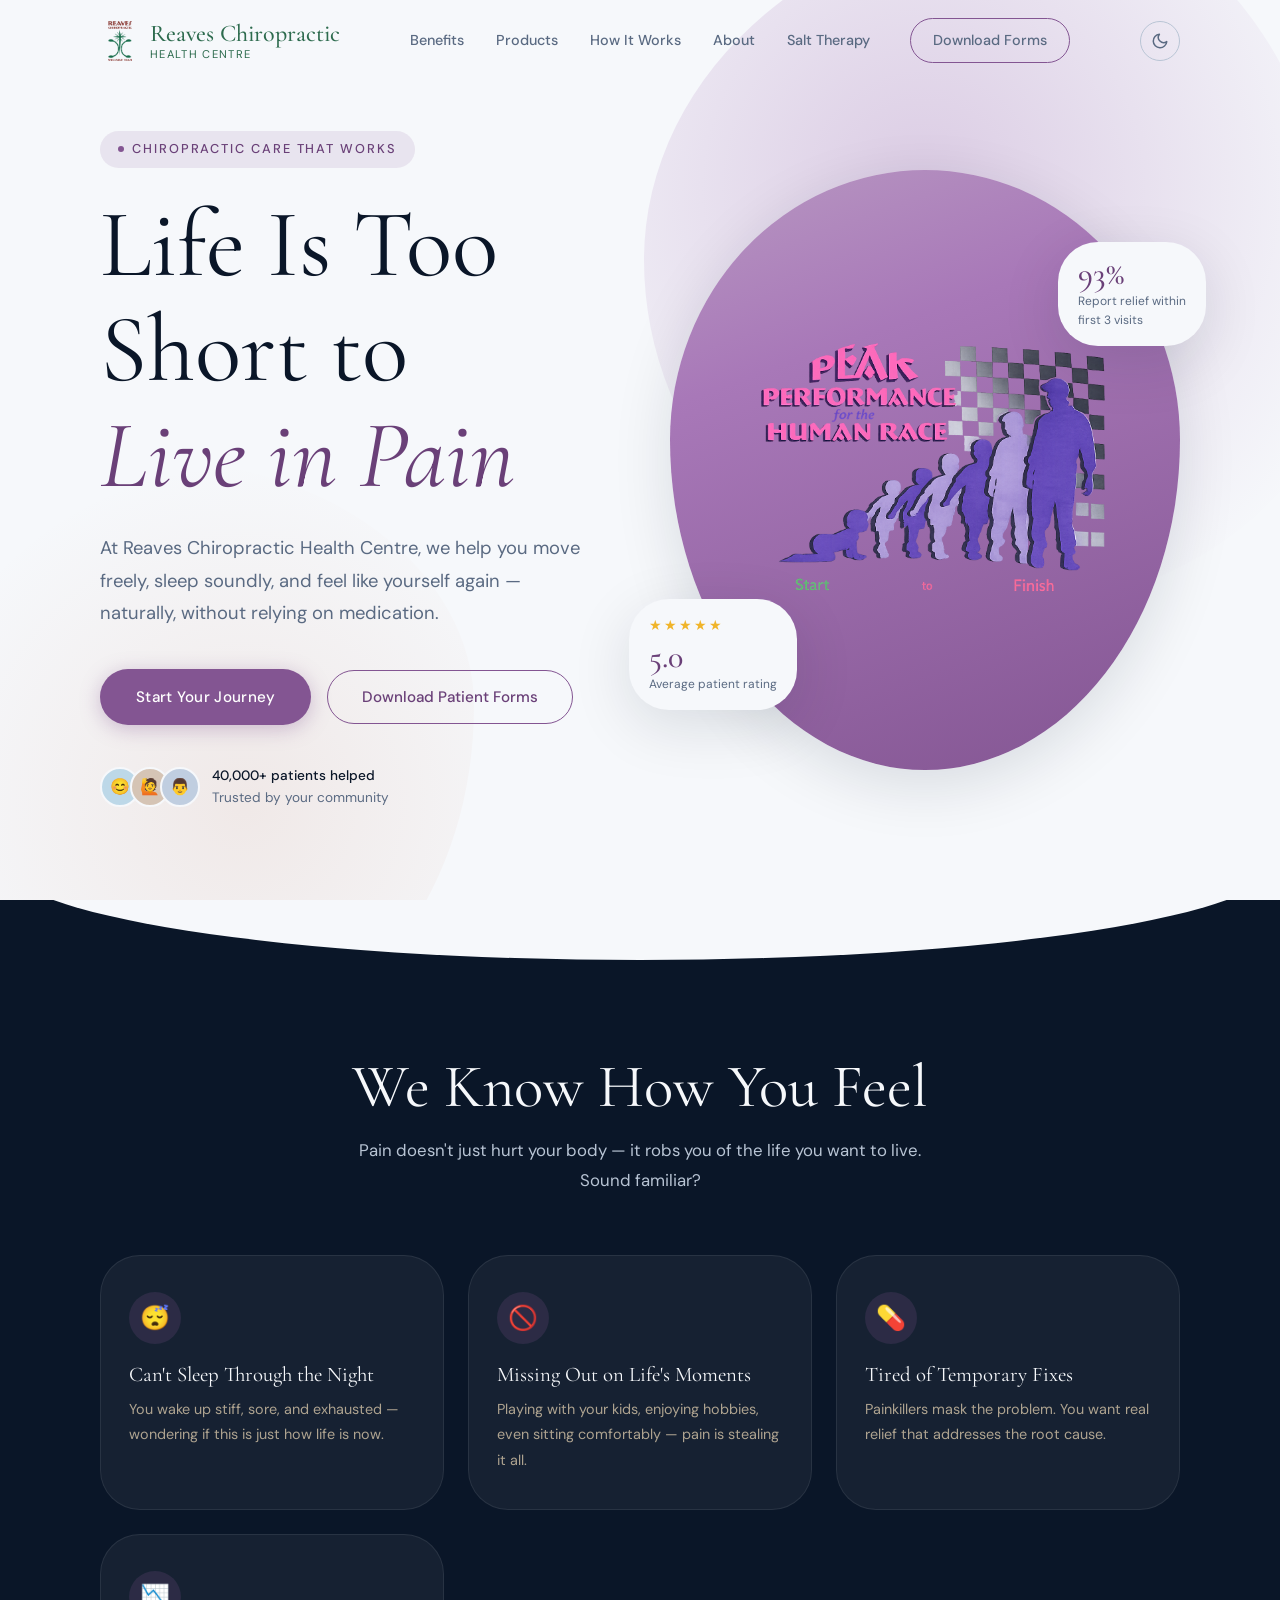
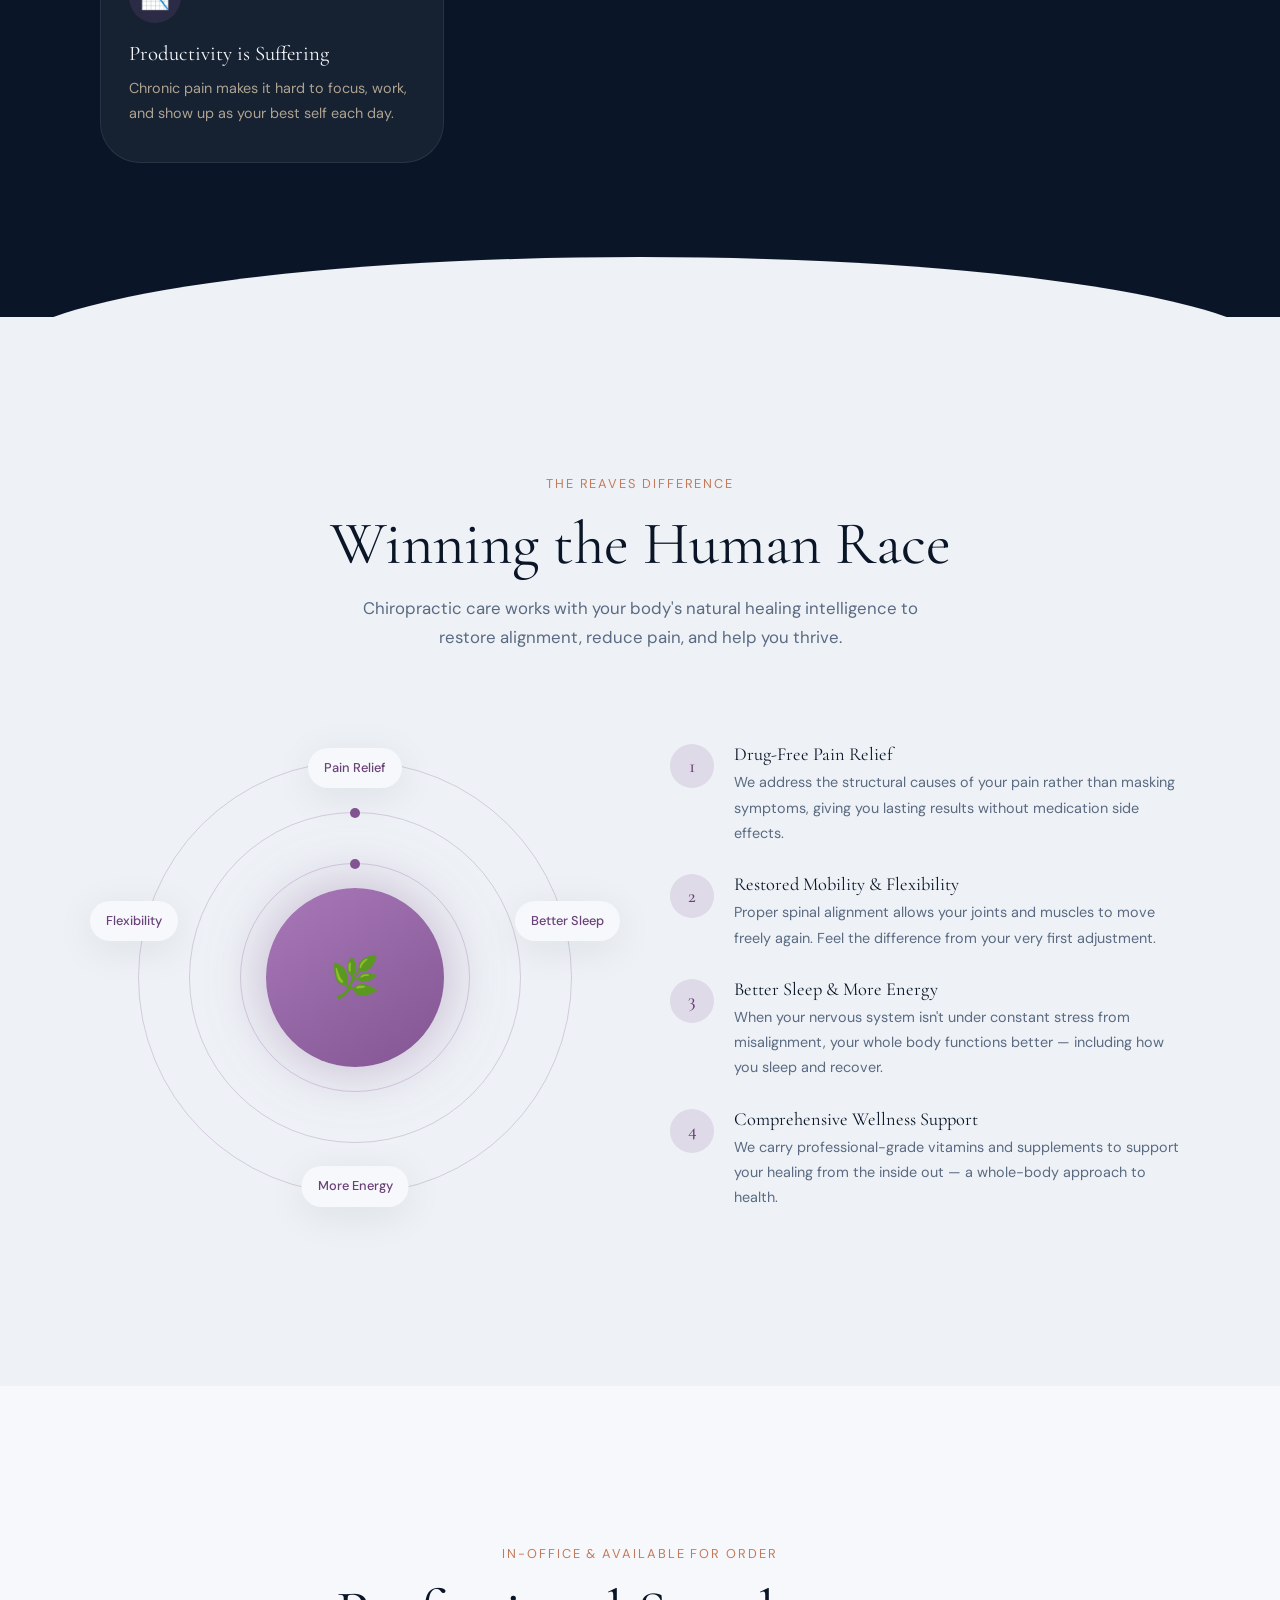
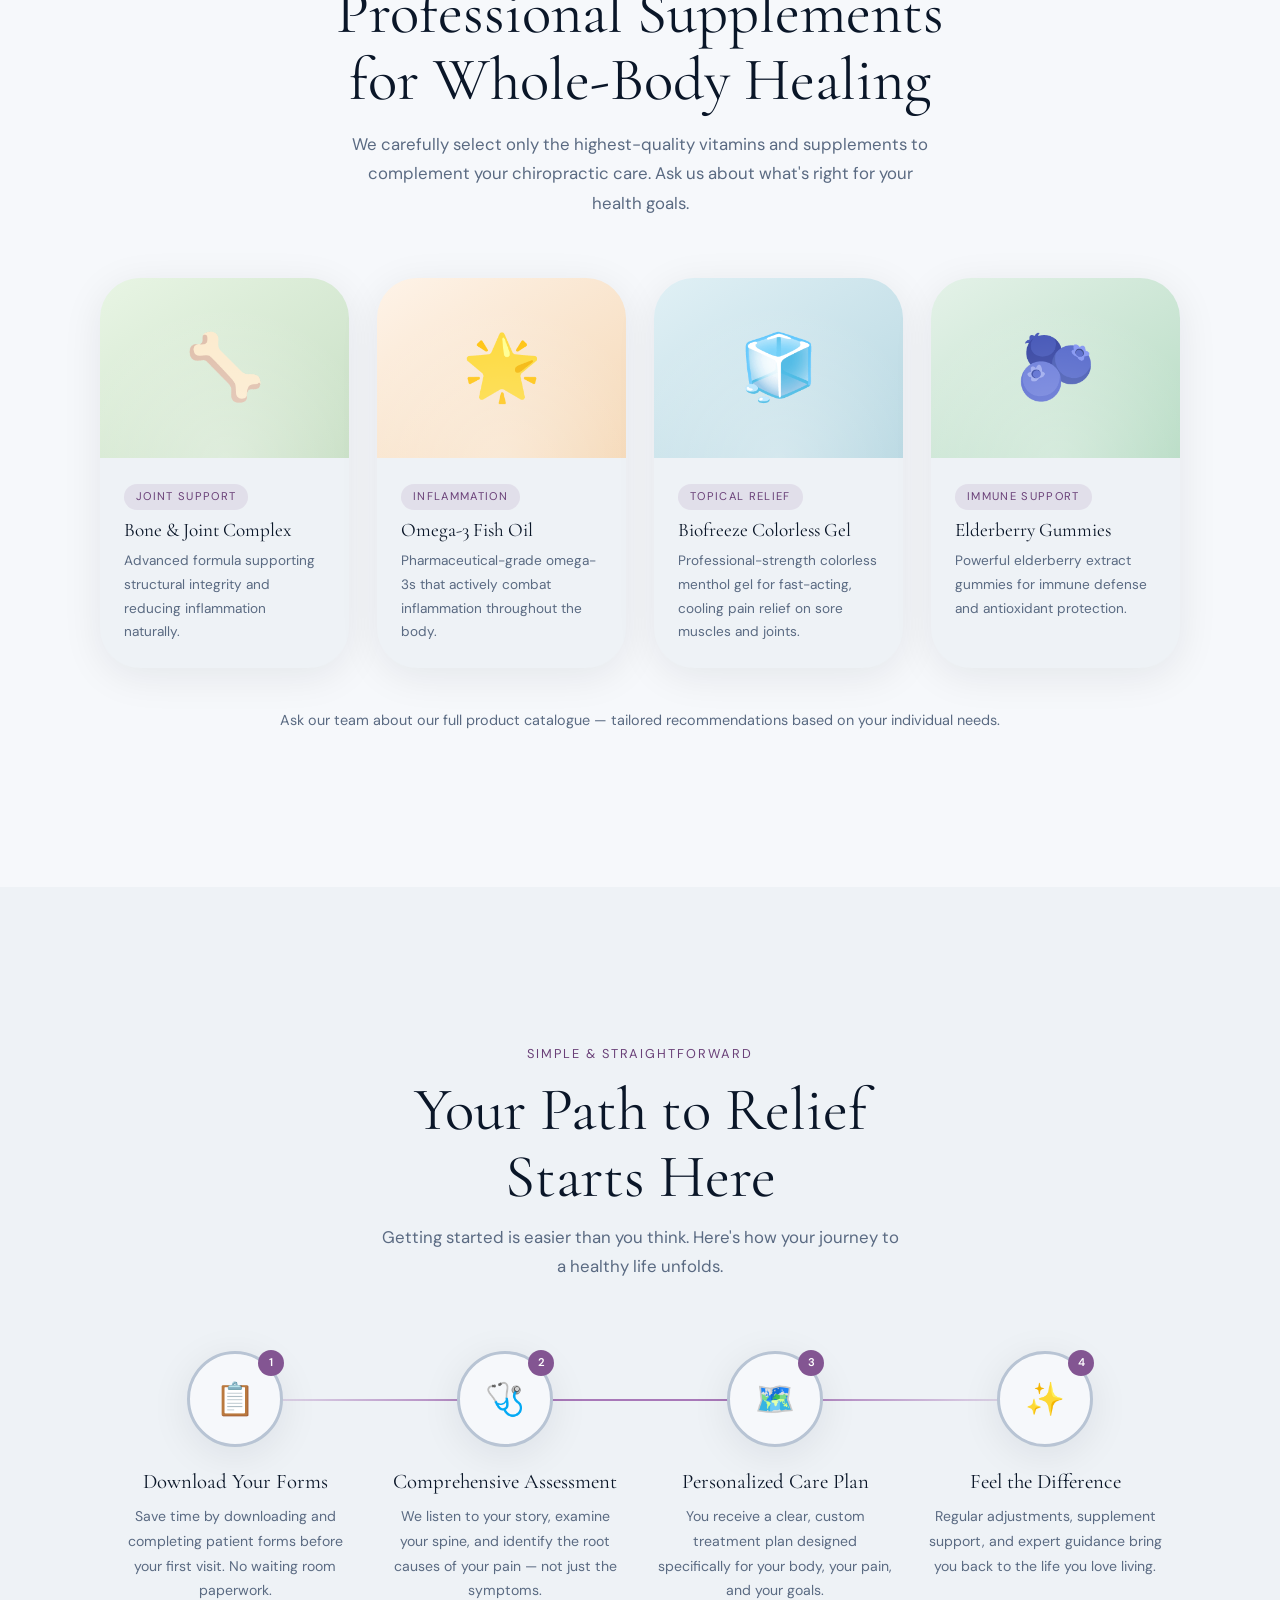
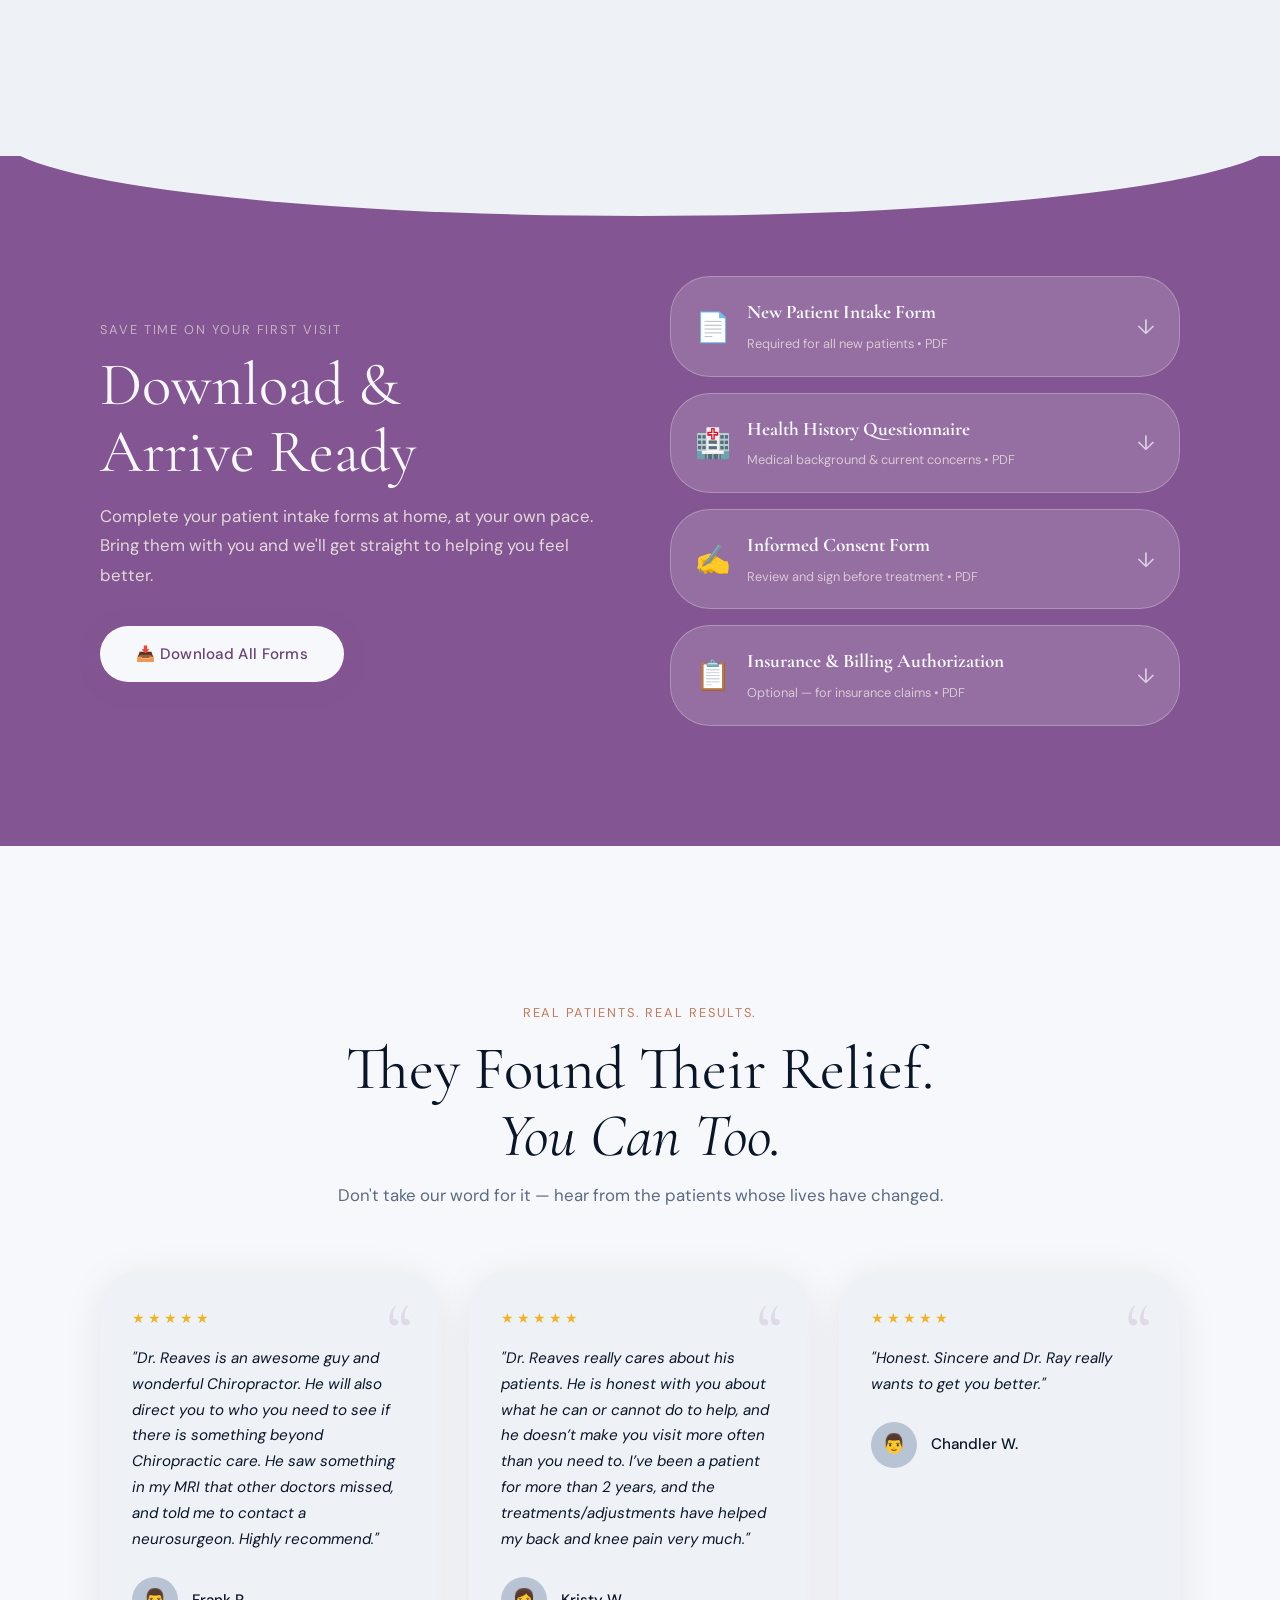
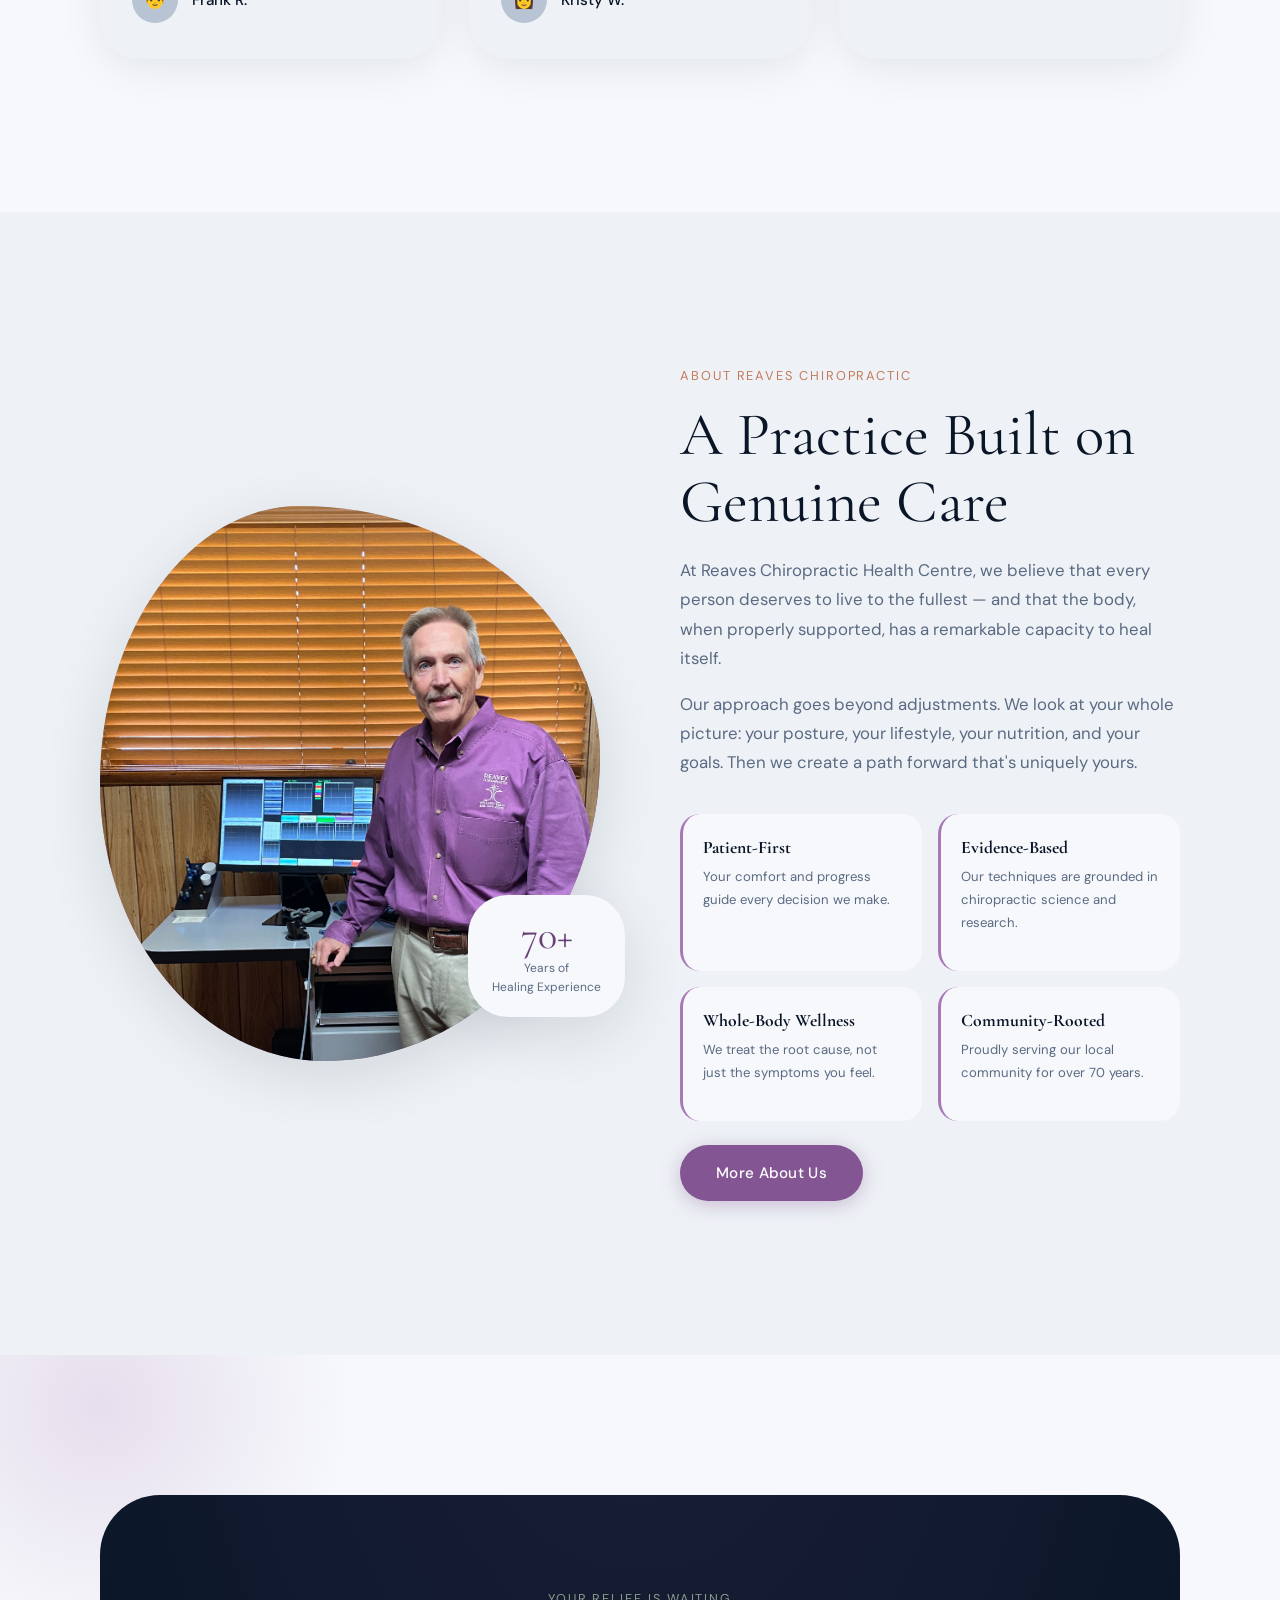
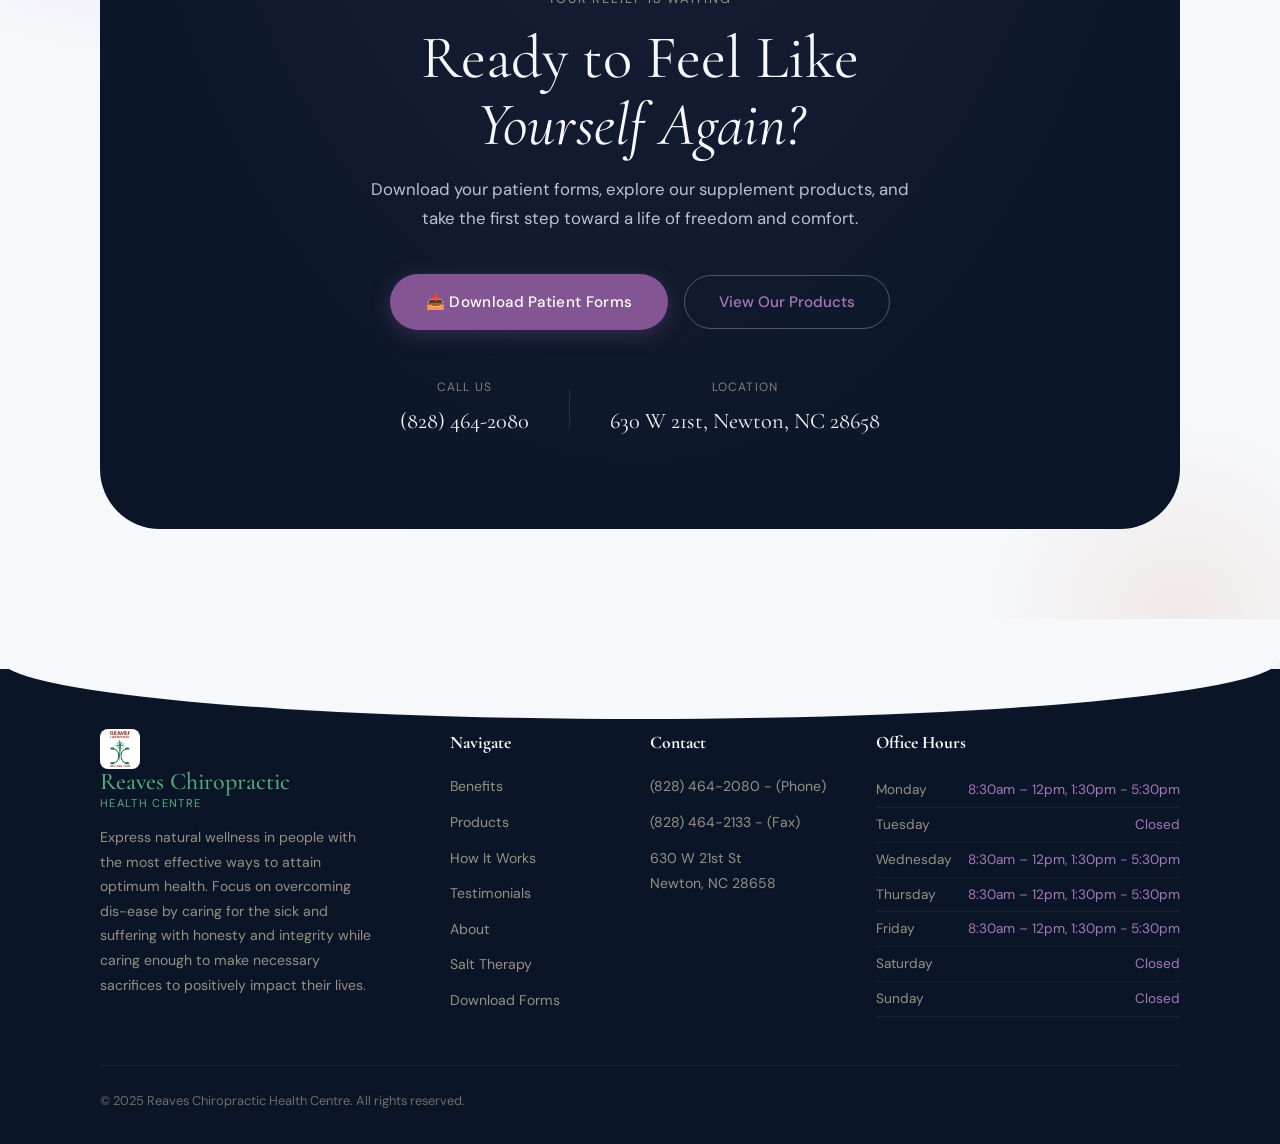
==== index.html @ b2f95de4 "Initial commit - Reaves Chiropractic website Co-Authored-By: Claude Opus 4.6 <noreply@anthropic.com>" ====
<!DOCTYPE html>
<html lang="en">
	<head>
	<meta charset="UTF-8" />
	<meta name="viewport" content="width=device-width, initial-scale=1.0" />
	<title>Reaves Chiropractic Health Centre — Find Your Relief</title>
	<script>
	(function(){var d=document.documentElement,t=localStorage.getItem('theme'),dk=t==='dark'||(t!=='light'&&window.matchMedia('(prefers-color-scheme:dark)').matches);if(dk)d.classList.add('dark-mode');var m=document.createElement('meta');m.name='theme-color';m.content=dk?'#0f1520':'#eef2f6';document.head.appendChild(m);})();
	</script>
	<link rel="preconnect" href="https://fonts.googleapis.com" />
	<link rel="preconnect" href="https://fonts.gstatic.com" crossorigin />
	<link href="https://fonts.googleapis.com/css2?family=Cormorant+Garamond:ital,wght@0,300;0,400;0,500;0,600;1,300;1,400&family=DM+Sans:wght@300;400;500&display=swap" rel="stylesheet" />
	<link rel="icon" type="image/x-icon" sizes="48x48" href="favicon.ico">
	<link rel="icon" type="image/png" sizes="32x32" href="assets/images/favicon-32.png">
	<link rel="icon" type="image/png" sizes="16x16" href="assets/images/favicon-16.png">
	<link rel="icon" type="image/png" sizes="128x128" href="favicon.png">
	<link rel="apple-touch-icon" sizes="180x180" href="assets/images/apple-touch-icon.png">
	<link rel="stylesheet" href="css/default.css" />
	<link rel="stylesheet" href="css/styles.css" />
	<link rel="stylesheet" href="css/responsive.css" />
	<link rel="stylesheet" href="css/dark-mode.css" />
	</head>

	<body>
		<!-- ─── NAV ──────────────────────────────────── -->
		<nav id="nav">
			<div class="container">
				<div class="nav-inner">
					<a href="#" class="nav-logo">
						<img src="assets/images/Reaves-Chiropractic-Logo.png" alt="Reaves Chiropractic Logo" class="nav-logo-img">
						<div>Reaves Chiropractic
						<span>Health Centre</span></div>
					</a>
					<div class="nav-links">
						<a href="#benefits">Benefits</a>
						<a href="products.html">Products</a>
						<a href="#process">How It Works</a>
						<a href="#about">About</a>
						<a href="salt-therapy.html">Salt Therapy</a>
						<a href="patient_forms/New_Patient_Forms.zip" download class="btn-outline nav-cta">Download Forms</a>
					</div>
					<button class="theme-toggle" onclick="toggleTheme()" aria-label="Toggle dark mode">
						<svg class="icon-moon" viewBox="0 0 24 24" fill="none" stroke="currentColor" stroke-width="2" stroke-linecap="round" stroke-linejoin="round"><path d="M21 12.79A9 9 0 1 1 11.21 3 7 7 0 0 0 21 12.79z"/></svg>
						<svg class="icon-sun" viewBox="0 0 24 24" fill="none" stroke="currentColor" stroke-width="2" stroke-linecap="round" stroke-linejoin="round"><circle cx="12" cy="12" r="5"/><line x1="12" y1="1" x2="12" y2="3"/><line x1="12" y1="21" x2="12" y2="23"/><line x1="4.22" y1="4.22" x2="5.64" y2="5.64"/><line x1="18.36" y1="18.36" x2="19.78" y2="19.78"/><line x1="1" y1="12" x2="3" y2="12"/><line x1="21" y1="12" x2="23" y2="12"/><line x1="4.22" y1="19.78" x2="5.64" y2="18.36"/><line x1="18.36" y1="5.64" x2="19.78" y2="4.22"/></svg>
					</button>
					<div class="hamburger" onclick="toggleMenu()">
						<span></span><span></span><span></span>
					</div>
				</div>
			</div>
		</nav>

		<!-- ─── MOBILE MENU ───────────────────────────── -->
		<div id="mobile-menu">
			<a href="#benefits" onclick="toggleMenu()">Benefits</a>
			<a href="products.html" onclick="toggleMenu()">Products</a>
			<a href="#process" onclick="toggleMenu()">How It Works</a>
			<a href="#testimonials" onclick="toggleMenu()">Reviews</a>
			<a href="#about" onclick="toggleMenu()">About</a>
			<a href="salt-therapy.html" onclick="toggleMenu()">Salt Therapy</a>
			<a href="patient_forms/New_Patient_Forms.zip" download onclick="toggleMenu()">Download Forms</a>
		</div>

		<!-- ─── HERO ──────────────────────────────────── -->
		<section id="hero">
			<div class="hero-blob-1"></div>
			<div class="hero-blob-2"></div>
			<div class="container">
				<div class="hero-grid">
					<div class="hero-content">
						<div class="hero-eyebrow reveal">Chiropractic Care That Works</div>
						<h1 class="hero-title reveal reveal-delay-1">
							Life Is Too<br>Short to<br><em>Live in Pain</em>
						</h1>
						<p class="hero-sub reveal reveal-delay-2">
							At Reaves Chiropractic Health Centre, we help you move freely, sleep soundly, and feel like yourself again — naturally, without relying on medication.
						</p>
						<div class="hero-ctas reveal reveal-delay-3">
							<a href="#process" class="btn-primary">Start Your Journey</a>
							<a href="patient_forms/New_Patient_Forms.zip" download class="btn-outline">Download Patient Forms</a>
						</div>
						<div class="hero-trust reveal reveal-delay-4">
							<div class="hero-trust-avatars">
								<span>😊</span><span>🙋</span><span>👨</span>
							</div>
							<div class="hero-trust-text">
								<strong>40,000+ patients helped</strong>
								Trusted by your community
							</div>
						</div>
					</div>
					<div class="hero-image-area reveal reveal-delay-2">
						<div class="hero-circle-bg"></div>
						<div class="hero-image-frame">
							<!-- <svg class="hero-figure" viewBox="0 0 200 280" fill="none" xmlns="http://www.w3.org/2000/svg">
								<ellipse cx="100" cy="50" rx="28" ry="28" fill="rgba(255,255,255,0.9)"/>
								<rect x="72" y="80" width="56" height="80" rx="28" fill="rgba(255,255,255,0.85)"/>
								<rect x="40" y="84" width="36" height="18" rx="9" fill="rgba(255,255,255,0.8)" transform="rotate(-15 58 93)"/>
								<rect x="124" y="84" width="36" height="18" rx="9" fill="rgba(255,255,255,0.8)" transform="rotate(15 142 93)"/>
								<rect x="75" y="156" width="22" height="70" rx="11" fill="rgba(255,255,255,0.85)"/>
								<rect x="103" y="156" width="22" height="70" rx="11" fill="rgba(255,255,255,0.85)"/>
								<line x1="100" y1="82" x2="100" y2="152" stroke="rgba(125,155,118,0.6)" stroke-width="4" stroke-linecap="round" stroke-dasharray="6 4"/>
							</svg> -->
							<img src="assets/images/036BC7E5-7C1A-4439-8D2B-C91643EFF88B.PNG" alt="Reaves Chiropractic" class="hero-figure">
						</div>
						<div class="hero-stat-card card-1">
							<div class="star-row">
								<span class="star">★</span><span class="star">★</span><span class="star">★</span><span class="star">★</span><span class="star">★</span>
							</div>
							<div class="stat-num">5.0</div>
							<div class="stat-label">Average patient rating</div>
						</div>
						<div class="hero-stat-card card-2">
							<div class="stat-num">93%</div>
							<div class="stat-label">Report relief within<br>first 3 visits</div>
						</div>
					</div>
				</div>
			</div>
		</section>

		<!-- ─── PAIN SECTION ──────────────────────────── -->
		<section id="pain">
			<div class="pain-inner container">
				<div class="pain-header">
					<h2 class="reveal">We Know How You Feel</h2>
					<p class="reveal reveal-delay-1">Pain doesn't just hurt your body — it robs you of the life you want to live. Sound familiar?</p>
				</div>
				<div class="pain-grid">
					<div class="pain-card reveal">
						<div class="pain-icon">😴</div>
						<h3>Can't Sleep Through the Night</h3>
						<p>You wake up stiff, sore, and exhausted — wondering if this is just how life is now.</p>
					</div>
					<div class="pain-card reveal reveal-delay-1">
						<div class="pain-icon">🚫</div>
						<h3>Missing Out on Life's Moments</h3>
						<p>Playing with your kids, enjoying hobbies, even sitting comfortably — pain is stealing it all.</p>
					</div>
					<div class="pain-card reveal reveal-delay-2">
						<div class="pain-icon">💊</div>
						<h3>Tired of Temporary Fixes</h3>
						<p>Painkillers mask the problem. You want real relief that addresses the root cause.</p>
					</div>
					<div class="pain-card reveal reveal-delay-3">
						<div class="pain-icon">📉</div>
						<h3>Productivity is Suffering</h3>
						<p>Chronic pain makes it hard to focus, work, and show up as your best self each day.</p>
					</div>
				</div>
			</div>
		</section>

		<!-- ─── BENEFITS ──────────────────────────────── -->
		<section id="benefits">
			<div class="container">
				<div class="benefits-header">
					<span class="benefits-eyebrow">The Reaves Difference</span>
					<h2 class="reveal">Winning the Human Race</h2>
					<p class="reveal reveal-delay-1">Chiropractic care works with your body's natural healing intelligence to restore alignment, reduce pain, and help you thrive.</p>
				</div>
				<div class="benefits-layout">
					<div class="benefits-visual reveal">
						<div class="benefits-rings">
							<div class="ring ring-1"><div class="ring-dot"></div></div>
							<div class="ring ring-2"><div class="ring-dot"></div></div>
							<div class="ring ring-3"><div class="ring-dot"></div></div>
							<div class="benefits-center">🌿</div>
							<div class="orbit-item orbit-item-1">Pain Relief</div>
							<div class="orbit-item orbit-item-2">Better Sleep</div>
							<div class="orbit-item orbit-item-3">More Energy</div>
							<div class="orbit-item orbit-item-4">Flexibility</div>
						</div>
					</div>
					<div class="benefits-list">
						<div class="benefit-item reveal">
							<div class="benefit-num">1</div>
							<div>
								<h3>Drug-Free Pain Relief</h3>
								<p>We address the structural causes of your pain rather than masking symptoms, giving you lasting results without medication side effects.</p>
							</div>
						</div>
						<div class="benefit-item reveal reveal-delay-1">
							<div class="benefit-num">2</div>
							<div>
								<h3>Restored Mobility & Flexibility</h3>
								<p>Proper spinal alignment allows your joints and muscles to move freely again. Feel the difference from your very first adjustment.</p>
							</div>
						</div>
						<div class="benefit-item reveal reveal-delay-2">
							<div class="benefit-num">3</div>
							<div>
								<h3>Better Sleep & More Energy</h3>
								<p>When your nervous system isn't under constant stress from misalignment, your whole body functions better — including how you sleep and recover.</p>
							</div>
						</div>
						<div class="benefit-item reveal reveal-delay-3">
							<div class="benefit-num">4</div>
							<div>
								<h3>Comprehensive Wellness Support</h3>
								<p>We carry professional-grade vitamins and supplements to support your healing from the inside out — a whole-body approach to health.</p>
							</div>
						</div>
					</div>
				</div>
			</div>
		</section>

		<!-- ─── PRODUCTS ──────────────────────────────── -->
		<section id="products">
			<div class="container">
				<div class="products-header">
					<span class="benefits-eyebrow" style="color:var(--terracotta)">In-Office & Available for Order</span>
					<h2 class="reveal">Professional Supplements<br>for Whole-Body Healing</h2>
					<p class="reveal reveal-delay-1">We carefully select only the highest-quality vitamins and supplements to complement your chiropractic care. Ask us about what's right for your health goals.</p>
				</div>
				<div class="products-grid">
					<div class="product-card reveal">
						<div class="product-img" style="background:linear-gradient(145deg,#e8f5e4,#c8dfc5)">🦴</div>
						<div class="product-body">
							<span class="product-tag">Joint Support</span>
							<h3>Bone & Joint Complex</h3>
							<p>Advanced formula supporting structural integrity and reducing inflammation naturally.</p>
						</div>
					</div>
					<div class="product-card reveal reveal-delay-1">
						<div class="product-img" style="background:linear-gradient(145deg,#fef3e8,#f5d9b8)">🌟</div>
						<div class="product-body">
							<span class="product-tag">Inflammation</span>
							<h3>Omega-3 Fish Oil</h3>
							<p>Pharmaceutical-grade omega-3s that actively combat inflammation throughout the body.</p>
						</div>
					</div>
					<div class="product-card reveal reveal-delay-2">
						<div class="product-img" style="background:linear-gradient(145deg,#e0f0f5,#b8d8e2)">🧊</div>
						<div class="product-body">
							<span class="product-tag">Topical Relief</span>
							<h3>Biofreeze Colorless Gel</h3>
							<p>Professional-strength colorless menthol gel for fast-acting, cooling pain relief on sore muscles and joints.</p>
						</div>
					</div>
					<div class="product-card reveal reveal-delay-3">
						<div class="product-img" style="background:linear-gradient(145deg,#e4f2e8,#b8dcc5)">🫐</div>
						<div class="product-body">
							<span class="product-tag">Immune Support</span>
							<h3>Elderberry Gummies</h3>
							<p>Powerful elderberry extract gummies for immune defense and antioxidant protection.</p>
						</div>
					</div>
				</div>
				<p style="text-align:center;margin-top:40px;color:var(--mid);font-size:0.9rem;" class="reveal">Ask our team about our full product catalogue — tailored recommendations based on your individual needs.</p>
			</div>
		</section>

		<!-- ─── PROCESS ────────────────────────────────── -->
		<section id="process">
			<div class="container">
				<div class="process-header">
					<span class="benefits-eyebrow" style="display:inline-block;color:var(--sage-dark);margin-bottom:12px;font-size:0.8rem;letter-spacing:0.15em;text-transform:uppercase;">Simple & Straightforward</span>
					<h2 class="reveal">Your Path to Relief<br>Starts Here</h2>
					<p class="reveal reveal-delay-1" style="color:var(--mid);max-width:520px;margin:12px auto 0;">Getting
						started is easier than you think. Here's how your journey to a healthy life unfolds.</p>
				</div>
				<div class="process-steps">
					<div class="process-step reveal">
						<div class="step-circle">
							📋
							<div class="step-num">1</div>
						</div>
						<h3>Download Your Forms</h3>
						<p>Save time by downloading and completing patient forms before your first visit. No waiting room paperwork.</p>
					</div>
					<div class="process-step reveal reveal-delay-1">
						<div class="step-circle">
							🩺
							<div class="step-num">2</div>
						</div>
						<h3>Comprehensive Assessment</h3>
						<p>We listen to your story, examine your spine, and identify the root causes of your pain — not just the symptoms.</p>
					</div>
					<div class="process-step reveal reveal-delay-2">
						<div class="step-circle">
							🗺️
							<div class="step-num">3</div>
						</div>
						<h3>Personalized Care Plan</h3>
						<p>You receive a clear, custom treatment plan designed specifically for your body, your pain, and your goals.</p>
					</div>
					<div class="process-step reveal reveal-delay-3">
						<div class="step-circle">
							✨
							<div class="step-num">4</div>
						</div>
						<h3>Feel the Difference</h3>
						<p>Regular adjustments, supplement support, and expert guidance bring you back to the life you love living.</p>
					</div>
				</div>
			</div>
		</section>

		<!-- ─── FORMS DOWNLOAD ────────────────────────── -->
		<section id="forms">
			<div class="container">
				<div class="forms-inner">
					<div class="forms-text reveal">
						<span style="display:block;font-size:0.8rem;letter-spacing:0.15em;text-transform:uppercase;color:rgba(245,240,232,0.6);margin-bottom:12px;">Save Time on Your First Visit</span>
						<h2>Download &<br>Arrive Ready</h2>
						<p>Complete your patient intake forms at home, at your own pace. Bring them with you and we'll get straight to helping you feel better.</p>
						<a href="#" class="btn-primary" style="background:var(--warm-white);color:var(--sage-dark);" onclick="alert('Forms download would be linked here.')">
							📥 Download All Forms
						</a>
					</div>
					<div class="forms-cards reveal reveal-delay-1">
						<a href="patient_forms/New_Patient_Forms.zip" download class="form-card" style="text-decoration:none;color:inherit;">
							<div class="form-icon">📄</div>
							<div class="form-info">
								<h4>New Patient Intake Form</h4>
								<span>Required for all new patients • PDF</span>
							</div>
							<div class="form-dl">↓</div>
						</a>
						<div class="form-card" onclick="alert('Health History Form PDF download')">
							<div class="form-icon">🏥</div>
							<div class="form-info">
								<h4>Health History Questionnaire</h4>
								<span>Medical background & current concerns • PDF</span>
							</div>
							<div class="form-dl">↓</div>
						</div>
						<div class="form-card" onclick="alert('Consent Form PDF download')">
							<div class="form-icon">✍️</div>
							<div class="form-info">
								<h4>Informed Consent Form</h4>
								<span>Review and sign before treatment • PDF</span>
							</div>
							<div class="form-dl">↓</div>
						</div>
						<div class="form-card" onclick="alert('Insurance Form PDF download')">
							<div class="form-icon">📋</div>
							<div class="form-info">
								<h4>Insurance & Billing Authorization</h4>
								<span>Optional — for insurance claims • PDF</span>
							</div>
							<div class="form-dl">↓</div>
						</div>
					</div>
				</div>
			</div>
		</section>

		<!-- ─── TESTIMONIALS ──────────────────────────── -->
		<section id="testimonials">
			<div class="container">
				<div class="testimonials-header">
					<span class="benefits-eyebrow" style="display:inline-block;color:var(--terracotta);font-size:0.8rem;letter-spacing:0.15em;text-transform:uppercase;margin-bottom:12px;">Real Patients. Real Results.</span>
					<h2 class="reveal">They Found Their Relief.<br><em>You Can Too.</em></h2>
					<p class="reveal reveal-delay-1" style="color:var(--mid);margin-top:12px;">Don't take our word for it — hear from the patients whose lives have changed.</p>
				</div>
				<div class="testimonials-grid">
					<div class="testimonial-card reveal">
						<div class="testi-stars"><span>★</span><span>★</span><span>★</span><span>★</span><span>★</span></div>
						<p class="testi-text">"Dr. Reaves is an awesome guy and wonderful Chiropractor. He will also direct you to who you need to see if there is something beyond Chiropractic care. He saw something in my MRI that other doctors missed, and told me to contact a neurosurgeon. Highly recommend."</p>
						<div class="testi-author">
							<div class="testi-avatar">👨</div>
							<div>
								<div class="testi-name">Frank R.</div>
<!--								<div class="testi-since">Patient since 2022</div>-->
							</div>
						</div>
					</div>
					<div class="testimonial-card reveal reveal-delay-1">
						<div class="testi-stars"><span>★</span><span>★</span><span>★</span><span>★</span><span>★</span></div>
						<p class="testi-text">"Dr. Reaves really cares about his patients. He is honest with you about what he can or cannot do to help, and he doesn’t make you visit more often than you need to. I’ve been a patient for more than 2 years, and the treatments/adjustments have helped my back and knee pain very much."</p>
						<div class="testi-author">
							<div class="testi-avatar">👩</div>
							<div>
								<div class="testi-name">Kristy W.</div>
<!--								<div class="testi-since">Patient since 2021</div>-->
							</div>
						</div>
					</div>
					<div class="testimonial-card reveal reveal-delay-2">
						<div class="testi-stars"><span>★</span><span>★</span><span>★</span><span>★</span><span>★</span></div>
						<p class="testi-text">"Honest. Sincere and Dr. Ray really wants to get you better."</p>
						<div class="testi-author">
							<div class="testi-avatar">👨</div>
							<div>
								<div class="testi-name">Chandler W.</div>
<!--								<div class="testi-since">Patient since 2020</div>-->
							</div>
						</div>
					</div>
				</div>
			</div>
		</section>

		<!-- ─── ABOUT ──────────────────────────────────── -->
		<section id="about">
			<div class="container">
				<div class="about-layout">
					<div class="about-image-area reveal">
						<div class="about-frame"><img src="assets/images/dr-reaves.jpg" alt="Dr. Ray H. Reaves" class="about-frame-img"></div>
						<div class="about-badge">
							<div class="about-badge-num">70+</div>
							<div class="about-badge-text">Years of<br>Healing Experience</div>
						</div>
					</div>
					<div class="about-content">
						<span class="about-eyebrow reveal">About Reaves Chiropractic</span>
						<h2 class="reveal reveal-delay-1">A Practice Built on<br>Genuine Care</h2>
						<p class="reveal reveal-delay-2" style="margin-top:16px;">At Reaves Chiropractic Health Centre, we
							believe that every person deserves to live to the fullest — and that the body, when properly supported,
							has a remarkable capacity to heal itself.</p>
						<p class="reveal reveal-delay-3">Our approach goes beyond adjustments. We look at your whole picture: your posture, your lifestyle, your nutrition, and your goals. Then we create a path forward that's uniquely yours.</p>
						<div class="about-values reveal reveal-delay-4">
							<div class="about-value">
								<h4>Patient-First</h4>
								<p>Your comfort and progress guide every decision we make.</p>
							</div>
							<div class="about-value">
								<h4>Evidence-Based</h4>
								<p>Our techniques are grounded in chiropractic science and research.</p>
							</div>
							<div class="about-value">
								<h4>Whole-Body Wellness</h4>
								<p>We treat the root cause, not just the symptoms you feel.</p>
							</div>
							<div class="about-value">
								<h4>Community-Rooted</h4>
								<p>Proudly serving our local community for over 70 years.</p>
							</div>
						</div>
						<a href="about-us.html" class="btn-primary reveal reveal-delay-4" style="margin-top:24px;display:inline-block;">More About Us</a>
					</div>
				</div>
			</div>
		</section>

		<!-- ─── FINAL CTA ──────────────────────────────── -->
		<section id="cta">
			<div class="cta-blob cta-blob-1"></div>
			<div class="cta-blob cta-blob-2"></div>
			<div class="container">
				<div class="cta-box reveal">
					<span style="display:inline-block;font-size:0.8rem;letter-spacing:0.15em;text-transform:uppercase;color:rgba(168,196,162,0.8);margin-bottom:16px;">Your Relief is Waiting</span>
					<h2>Ready to Feel Like<br><em>Yourself Again?</em></h2>
					<p>Download your patient forms, explore our supplement products, and take the first step toward a life of freedom and comfort.</p>
					<div class="cta-buttons">
						<a href="patient_forms/New_Patient_Forms.zip" download class="btn-primary" style="background:var(--sage)">📥 Download Patient Forms</a>
						<a href="products.html" class="btn-outline" style="color:var(--sage-light);border-color:rgba(168,196,162,0.4);">View Our Products</a>
					</div>
					<div class="cta-contact">
						<div class="cta-contact-item">
							<span>Call Us</span>
							<a href="tel:+18284642080">(828) 464-2080</a>
						</div>
<!--						<div class="cta-divider"></div>-->
<!--						<div class="cta-contact-item">-->
<!--							<span>Email Us</span>-->
<!--							<a href="mailto:info@reaveschiro.com">info@reaveschiro.com</a>-->
<!--						</div>-->
						<div class="cta-divider"></div>
						<div class="cta-contact-item">
							<span>Location</span>
							<a href="https://maps.apple.com/?address=630+W+21st+St,+Newton,+NC+28658" class="cta-location-link">630 W 21st, Newton, NC 28658</a>
						</div>
					</div>
				</div>
			</div>
		</section>

		<!-- ─── FOOTER ────────────────────────────────── -->
		<footer>
			<div class="container">
				<div class="footer-inner">
					<div class="footer-brand">
						<a href="index.html" class="nav-logo">
							<img src="assets/images/Reaves-Chiropractic-Logo.png" alt="Reaves Chiropractic Logo" class="nav-logo-img">
							<div>Reaves Chiropractic
							<span>Health Centre</span></div>
						</a>
						<p>Express natural wellness in people with the most effective ways to attain optimum health. Focus on overcoming dis-ease by caring for the sick and suffering with honesty and integrity while caring enough to make necessary sacrifices to positively impact their lives.</p>
					</div>
					<div class="footer-col">
						<h4>Navigate</h4>
						<ul>
							<li><a href="#benefits">Benefits</a></li>
							<li><a href="products.html">Products</a></li>
							<li><a href="#process">How It Works</a></li>
							<li><a href="#testimonials">Testimonials</a></li>
							<li><a href="about-us.html">About</a></li>
							<li><a href="salt-therapy.html">Salt Therapy</a></li>
							<li><a href="patient_forms/New_Patient_Forms.zip" download>Download Forms</a></li>
						</ul>
					</div>
					<div class="footer-col">
						<h4>Contact</h4>
						<ul>
							<li><a href="tel:+18284642080">(828) 464-2080 - (Phone)</a></li>
							<li><a href="tel:">(828) 464-2133 - (Fax)</a></li>
<!--							<li><a href="mailto:info@reaveschiro.com">info@reaveschiro.com</a></li>-->
							<li><a href="https://maps.apple.com/?address=630+W+21st+St,+Newton,+NC" class="footer-address">630 W
								21st St<br />Newton, NC 28658</a></li>
						</ul>
					</div>
					<div class="footer-hours">
						<h4>Office Hours</h4>
						<div
							class="hour-row"><span class="day">Monday</span><span class="time">8:30am – 12pm, 1:30pm -
							5:30pm</span></div>
						<div class="hour-row"><span class="day">Tuesday</span><span class="time">Closed</span></div>
						<div class="hour-row"><span class="day">Wednesday</span><span class="time">8:30am – 12pm, 1:30pm -
							5:30pm</span></div>
						<div class="hour-row"><span class="day">Thursday</span><span class="time">8:30am – 12pm, 1:30pm -
							5:30pm</span></div>
						<div class="hour-row"><span class="day">Friday</span><span class="time">8:30am – 12pm, 1:30pm -
							5:30pm</span></div>
						<div class="hour-row"><span class="day">Saturday</span><span class="time">Closed</span></div>
						<div class="hour-row"><span class="day">Sunday</span><span class="time">Closed</span></div>
					</div>
				</div>
				<div class="footer-bottom">
					<p>© 2025 Reaves Chiropractic Health Centre. All rights reserved.</p>
<!--				<div class="footer-links">
						<a href="#">Privacy Policy</a>
						<a href="#">Terms of Service</a>
						<a href="#">Accessibility</a>
					</div>-->
				</div>
			</div>
		</footer>

		<!-- ─── SCROLL TO TOP ─────────────────────────── -->
		<button id="scroll-top" onclick="window.scrollTo({top:0,behavior:'smooth'})">↑</button>

		<script>
		/* ─── NAV SCROLL ─────────── */
		const nav = document.getElementById('nav');
		const scrollTopBtn = document.getElementById('scroll-top');
		window.addEventListener('scroll', () => {
			nav.classList.toggle('scrolled', window.scrollY > 40);
			scrollTopBtn.classList.toggle('visible', window.scrollY > 400);
		});

		/* ─── MOBILE MENU ─────────── */
		function toggleMenu() {
			const menu = document.getElementById('mobile-menu');
			const hamburger = document.querySelector('.hamburger');
			const isOpen = menu.classList.toggle('open');
			hamburger.classList.toggle('active', isOpen);
			document.body.style.overflow = isOpen ? 'hidden' : '';
		}

		/* ─── SCROLL REVEAL ─────────── */
		const reveals = document.querySelectorAll('.reveal');
		const observer = new IntersectionObserver((entries) => {
			entries.forEach(entry => {
				if (entry.isIntersecting) {
					entry.target.classList.add('visible');
				}
			});
		}, { threshold: 0.1, rootMargin: '0px 0px -40px 0px' });
		reveals.forEach(el => observer.observe(el));

		/* ─── DARK MODE TOGGLE ─────────── */
		function toggleTheme() {
			const d = document.documentElement;
			d.classList.add('theme-transition');
			d.classList.toggle('dark-mode');
			const isDark = d.classList.contains('dark-mode');
			localStorage.setItem('theme', isDark ? 'dark' : 'light');
			document.querySelector('meta[name="theme-color"]').content = isDark ? '#0f1520' : '#eef2f6';
			setTimeout(() => d.classList.remove('theme-transition'), 600);
		}
		</script>
	</body>
</html>
---- css/default.css ----
/* ─── CSS VARIABLES ────────────────────────── */
:root {
  --cream: #eef2f6;
  --warm-white: #f6f8fb;
  --sage: #835592;
  --sage-light: #a878b8;
  --sage-dark: #6a4078;
  --terracotta: #c47a5a;
  --terracotta-light: #e8a882;
  --bark: #6b7a92;
  --sand: #b8c4d4;
  --deep: #0a1628;
  --mid: #5a6a82;
  --radius-sm: 20px;
  --radius-md: 40px;
  --radius-lg: 80px;
  --radius-pill: 200px;
  --white: #fff;
  --nav-bg: rgba(238,242,246,0.95);
  --terracotta-dark: #b06548;
  --avatar-1: #bdd8e8;
  --avatar-2: #d5c4b5;
  --avatar-3: #c0cee0;
  --shadow-soft: 0 8px 40px rgba(10,22,40,0.08);
  --shadow-med: 0 16px 60px rgba(10,22,40,0.12);
}
---- css/styles.css ----
/* ─── RESET & BASE ─────────────────────────── */
*, *::before, *::after { box-sizing: border-box; margin: 0; padding: 0; }
html { scroll-behavior: smooth; font-size: 16px; -webkit-tap-highlight-color: transparent; background: var(--cream); }
body {
  font-family: 'DM Sans', sans-serif;
  background: var(--cream);
  color: var(--deep);
  overflow-x: hidden;
  line-height: 1.6;
}
img { display: block; max-width: 100%; }
a { color: inherit; text-decoration: none; }
button { font-family: inherit; cursor: pointer; border: none; }


/* ─── TYPOGRAPHY ───────────────────────────── */
.serif { font-family: 'Cormorant Garamond', serif; }
h1, h2, h3 { font-family: 'Cormorant Garamond', serif; font-weight: 400; line-height: 1.1; }
h1 { font-size: clamp(3rem, 8vw, 6rem); }
h2 { font-size: clamp(2.2rem, 5vw, 3.8rem); }
h3 { font-size: clamp(1.4rem, 3vw, 2rem); }
p { font-size: clamp(0.95rem, 1.5vw, 1.05rem); line-height: 1.75; }

/* ─── UTILITY ──────────────────────────────── */
.container { max-width: 1200px; margin: 0 auto; padding: 0 clamp(20px, 5vw, 60px); }
.text-sage { color: var(--sage); }
.text-terracotta { color: var(--terracotta); }
.text-mid { color: var(--mid); }

/* ─── BUTTONS ──────────────────────────────── */
.btn-primary {
  display: inline-flex; align-items: center; gap: 10px;
  background: var(--sage);
  color: var(--white);
  padding: 16px 36px;
  border-radius: var(--radius-pill);
  font-size: 0.95rem; font-weight: 500; letter-spacing: 0.02em;
  transition: all 0.35s cubic-bezier(0.34, 1.56, 0.64, 1);
  box-shadow: 0 4px 20px rgba(131,85,146,0.35);
}
.btn-primary:hover { background: var(--sage-dark); transform: translateY(-2px); box-shadow: 0 8px 30px rgba(131,85,146,0.45); }

.btn-outline {
  display: inline-flex; align-items: center; gap: 10px;
  background: transparent;
  color: var(--sage-dark);
  padding: 14px 34px;
  border-radius: var(--radius-pill);
  font-size: 0.95rem; font-weight: 500;
  border: 1.5px solid var(--sage);
  transition: all 0.3s ease;
}
.btn-outline:hover { background: var(--sage); color: var(--white); }

.btn-terracotta {
  display: inline-flex; align-items: center; gap: 10px;
  background: var(--terracotta);
  color: var(--white);
  padding: 16px 36px;
  border-radius: var(--radius-pill);
  font-size: 0.95rem; font-weight: 500;
  transition: all 0.35s cubic-bezier(0.34, 1.56, 0.64, 1);
  box-shadow: 0 4px 20px rgba(196,122,90,0.35);
}
.btn-terracotta:hover { background: var(--terracotta-dark); transform: translateY(-2px); box-shadow: 0 8px 30px rgba(196,122,90,0.45); }

/* ─── SCROLL REVEAL ────────────────────────── */
.reveal {
  opacity: 0;
  transform: translateY(32px);
  transition: opacity 0.7s ease, transform 0.7s ease;
}
.reveal.visible { opacity: 1; transform: translateY(0); }
.reveal-delay-1 { transition-delay: 0.1s; }
.reveal-delay-2 { transition-delay: 0.2s; }
.reveal-delay-3 { transition-delay: 0.3s; }
.reveal-delay-4 { transition-delay: 0.4s; }

/* ─── NOISE TEXTURE ────────────────────────── */
.noise::after {
  content: '';
  position: absolute; inset: 0;
  background-image: url("data:image/svg+xml,%3Csvg viewBox='0 0 256 256' xmlns='http://www.w3.org/2000/svg'%3E%3Cfilter id='noise'%3E%3CfeTurbulence type='fractalNoise' baseFrequency='0.9' numOctaves='4' stitchTiles='stitch'/%3E%3C/filter%3E%3Crect width='100%25' height='100%25' filter='url(%23noise)' opacity='0.03'/%3E%3C/svg%3E");
  pointer-events: none; z-index: 1;
}

/* ───────────────────────────────────────────── */
/*  NAV                                          */
/* ───────────────────────────────────────────── */
#nav {
  position: fixed; top: 0; left: 0; right: 0; z-index: 102;
  padding: 18px 0;
  transition: all 0.4s ease;
}
#nav.scrolled {
  background: var(--nav-bg);
  backdrop-filter: blur(12px);
  -webkit-backdrop-filter: blur(12px);
  box-shadow: 0 2px 20px rgba(10,22,40,0.08);
}
.nav-inner {
  display: flex; align-items: center; justify-content: space-between;
}
.nav-logo {
  display: flex; align-items: center; gap: 10px;
  font-family: 'Cormorant Garamond', serif;
  font-size: 1.5rem; font-weight: 500;
  color: #2d6b4e;
  line-height: 1.1;
}
.nav-logo-img {
  width: 40px; height: 40px;
  object-fit: contain;
}
.footer-brand .nav-logo-img {
  background: var(--white);
  border-radius: 8px;
  padding: 2px;
}
.nav-logo span { display: block; font-size: 0.7rem; font-family: 'DM Sans', sans-serif; color: inherit; font-weight: 400; letter-spacing: 0.12em; text-transform: uppercase; margin-top: 1px; }
.nav-links { display: flex; align-items: center; gap: 32px; }
.nav-links a { font-size: 0.9rem; font-weight: 500; color: var(--mid); transition: color 0.2s; }
.nav-links a:hover { color: var(--sage-dark); }
.nav-cta { margin-left: 8px; padding: 10px 22px; font-size: 0.85rem; }
.cta-divider { width: 1px; height: 40px; background: rgba(255,255,255,0.1); }
.footer-links { display: flex; gap: 20px; }
.hamburger { display: none; flex-direction: column; gap: 5px; cursor: pointer; position: relative; }
.hamburger span { display: block; width: 24px; height: 2px; background: var(--deep); border-radius: 2px; transition: all 0.3s ease; transform-origin: center; }
.hamburger.active span:nth-child(1) { transform: translateY(7px) rotate(45deg); }
.hamburger.active span:nth-child(2) { opacity: 0; }
.hamburger.active span:nth-child(3) { transform: translateY(-7px) rotate(-45deg); }
#mobile-menu {
  display: none; position: fixed; top: 0; left: 0; right: 0; bottom: 0;
  background: var(--warm-white); z-index: 101;
  flex-direction: column; align-items: center; justify-content: center; gap: 40px;
}
#mobile-menu.open { display: flex; }
#mobile-menu a { font-family: 'Cormorant Garamond', serif; font-size: 2.2rem; color: var(--deep); }

/* ───────────────────────────────────────────── */
/*  HERO                                         */
/* ───────────────────────────────────────────── */
#hero {
  min-height: 100vh;
  background: var(--warm-white);
  position: relative;
  display: flex; align-items: center;
  overflow: hidden;
  padding: 120px 0 80px;
}
.hero-blob-1 {
  position: absolute; top: -10%; right: -5%;
  width: clamp(300px, 55vw, 700px);
  height: clamp(300px, 55vw, 700px);
  background: radial-gradient(circle at 40% 40%, rgba(168,120,184,0.35) 0%, rgba(168,120,184,0.08) 60%, transparent 80%);
  border-radius: 60% 40% 50% 50% / 50% 60% 40% 50%;
  animation: morphBlob1 12s ease-in-out infinite;
}
.hero-blob-2 {
  position: absolute; bottom: -15%; left: -8%;
  width: clamp(250px, 45vw, 600px);
  height: clamp(250px, 45vw, 600px);
  background: radial-gradient(circle at 60% 60%, rgba(196,122,90,0.12) 0%, transparent 70%);
  border-radius: 40% 60% 45% 55% / 55% 45% 60% 40%;
  animation: morphBlob2 15s ease-in-out infinite;
}
@keyframes morphBlob1 {
  0%, 100% { border-radius: 60% 40% 50% 50% / 50% 60% 40% 50%; }
  33% { border-radius: 50% 50% 40% 60% / 40% 50% 60% 50%; }
  66% { border-radius: 40% 60% 60% 40% / 60% 40% 50% 50%; }
}
@keyframes morphBlob2 {
  0%, 100% { border-radius: 40% 60% 45% 55% / 55% 45% 60% 40%; }
  50% { border-radius: 60% 40% 55% 45% / 40% 60% 45% 55%; }
}
.hero-grid {
  display: grid; grid-template-columns: 1fr 1fr; gap: 60px; align-items: center;
  position: relative; z-index: 2;
}
.hero-eyebrow {
  display: inline-flex; align-items: center; gap: 8px;
  font-size: 0.8rem; font-weight: 500; letter-spacing: 0.15em; text-transform: uppercase;
  color: var(--sage-dark);
  background: rgba(131,85,146,0.12);
  padding: 8px 18px; border-radius: var(--radius-pill);
  margin-bottom: 24px;
}
.hero-eyebrow::before { content: ''; display: block; width: 6px; height: 6px; border-radius: 50%; background: var(--sage); }
.hero-title { margin-bottom: 24px; color: var(--deep); }
.hero-title em { font-style: italic; color: var(--sage-dark); }
.hero-sub {
  font-size: clamp(1rem, 1.8vw, 1.15rem); color: var(--mid);
  margin-bottom: 40px; max-width: 500px;
}
.hero-ctas { display: flex; align-items: center; gap: 16px; flex-wrap: wrap; }
.hero-trust {
  display: flex; align-items: center; gap: 12px;
  margin-top: 40px;
}
.hero-trust-avatars { display: flex; }
.hero-trust-avatars span {
  display: flex; align-items: center; justify-content: center;
  width: 40px; height: 40px; border-radius: 50%;
  border: 2.5px solid var(--warm-white);
  font-size: 1rem;
  margin-left: -10px;
  background: var(--sand);
}
.hero-trust-avatars span:first-child { margin-left: 0; background: var(--avatar-1); }
.hero-trust-avatars span:nth-child(2) { background: var(--avatar-2); }
.hero-trust-avatars span:nth-child(3) { background: var(--avatar-3); }
.hero-trust-text { font-size: 0.85rem; color: var(--mid); }
.hero-trust-text strong { display: block; color: var(--deep); font-weight: 500; }
.hero-image-area { position: relative; }
.hero-circle-bg {
  position: absolute; top: 50%; left: 50%; transform: translate(-50%, -50%);
  width: 90%; aspect-ratio: 1;
  background: radial-gradient(circle, rgba(168,120,184,0.25) 0%, rgba(168,120,184,0.05) 70%, transparent 100%);
  border-radius: 50%;
}
.hero-image-frame {
  position: relative; z-index: 2;
  border-radius: 50% 50% 50% 50% / 45% 45% 55% 55%;
  overflow: hidden;
  aspect-ratio: 0.85;
  background: linear-gradient(160deg, #b898c2 0%, #a878b8 30%, #835592 100%);
  display: flex; align-items: center; justify-content: center;
  box-shadow: var(--shadow-med);
}
.hero-figure {
  width: 100%; position: relative;
  display: block; margin: 0 auto;
}
@keyframes floatFigure {
  0%, 100% { transform: translateY(0); }
  50% { transform: translateY(-12px); }
}
.hero-stat-card {
  position: absolute;
  background: var(--warm-white);
  border-radius: var(--radius-md);
  padding: 16px 20px;
  box-shadow: var(--shadow-med);
  z-index: 3;
}
.hero-stat-card.card-1 { bottom: 10%; left: -8%; }
.hero-stat-card.card-2 { top: 12%; right: -5%; }
.stat-num {
  font-family: 'Cormorant Garamond', serif;
  font-size: 2rem; font-weight: 500; color: var(--sage-dark); line-height: 1;
}
.stat-label { font-size: 0.75rem; color: var(--mid); margin-top: 2px; }
.star-row { display: flex; gap: 2px; margin-bottom: 4px; }
.star { color: #f0b429; font-size: 0.85rem; }

/* ───────────────────────────────────────────── */
/*  PAIN SECTION                                 */
/* ───────────────────────────────────────────── */
#pain {
  background: var(--deep);
  padding: clamp(80px, 12vw, 160px) 0;
  position: relative; overflow: hidden;
}
#pain::before {
  content: '';
  position: absolute; top: -60px; left: 0; right: 0; height: 120px;
  background: var(--warm-white);
  border-radius: 0 0 50% 50% / 0 0 100px 100px;
}
#pain::after {
  content: '';
  position: absolute; bottom: -60px; left: 0; right: 0; height: 120px;
  background: var(--cream);
  border-radius: 50% 50% 0 0 / 100px 100px 0 0;
  z-index: 2;
}
.pain-inner { position: relative; z-index: 1; }
.pain-header { text-align: center; margin-bottom: 60px; }
.pain-header h2 { color: var(--warm-white); margin-bottom: 16px; }
.pain-header p { color: var(--sand); max-width: 580px; margin: 0 auto; }
.pain-grid { display: grid; grid-template-columns: repeat(auto-fit, minmax(260px, 1fr)); gap: 24px; }
.pain-card {
  background: rgba(255,255,255,0.05);
  border: 1px solid rgba(255,255,255,0.08);
  border-radius: var(--radius-md);
  padding: 36px 28px;
  transition: all 0.3s ease;
}
.pain-card:hover { background: rgba(255,255,255,0.08); transform: translateY(-4px); }
.pain-icon {
  width: 52px; height: 52px; border-radius: 50%;
  background: rgba(131,85,146,0.2);
  display: flex; align-items: center; justify-content: center;
  font-size: 1.5rem; margin-bottom: 20px;
}
.pain-card h3 { color: var(--warm-white); margin-bottom: 10px; font-size: 1.3rem; }
.pain-card p { color: rgba(212,196,168,0.8); font-size: 0.9rem; }

/* ───────────────────────────────────────────── */
/*  SOLUTION / BENEFITS                          */
/* ───────────────────────────────────────────── */
#benefits {
  background: var(--cream);
  padding: clamp(80px, 12vw, 160px) 0;
}
.benefits-header { text-align: center; margin-bottom: 70px; }
.benefits-eyebrow {
  display: inline-block; font-size: 0.8rem; letter-spacing: 0.15em; text-transform: uppercase;
  color: var(--terracotta); margin-bottom: 16px;
}
.benefits-header h2 { margin-bottom: 16px; }
.benefits-header p { color: var(--mid); max-width: 560px; margin: 0 auto; }
.benefits-layout { display: grid; grid-template-columns: 1fr 1fr; gap: 60px; align-items: center; }
.benefits-visual { position: relative; }
.benefits-rings {
  width: 100%; aspect-ratio: 1; position: relative;
  display: flex; align-items: center; justify-content: center;
}
.ring {
  position: absolute; border-radius: 50%;
  border: 1.5px solid rgba(131,85,146,0.25);
  animation: spinRing linear infinite;
}
.ring-1 { width: 85%; height: 85%; animation-duration: 30s; }
.ring-2 { width: 65%; height: 65%; animation-duration: 20s; animation-direction: reverse; }
.ring-3 { width: 45%; height: 45%; animation-duration: 15s; }
@keyframes spinRing { from { transform: rotate(0deg); } to { transform: rotate(360deg); } }
.ring-dot {
  position: absolute; width: 10px; height: 10px; border-radius: 50%;
  background: var(--sage); top: -5px; left: 50%; margin-left: -5px;
}
.benefits-center {
  width: 35%; aspect-ratio: 1;
  background: linear-gradient(145deg, var(--sage-light), var(--sage));
  border-radius: 50%;
  display: flex; align-items: center; justify-content: center;
  font-size: 2.5rem;
  box-shadow: 0 0 60px rgba(131,85,146,0.4);
  position: relative; z-index: 2;
}
.orbit-item {
  position: absolute; background: var(--warm-white);
  border-radius: var(--radius-sm); padding: 10px 16px;
  font-size: 0.8rem; font-weight: 500; color: var(--sage-dark);
  box-shadow: var(--shadow-soft);
  white-space: nowrap;
}
.orbit-item-1 { top: 5%; left: 50%; transform: translateX(-50%); }
.orbit-item-2 { right: -2%; top: 35%; }
.orbit-item-3 { bottom: 5%; left: 50%; transform: translateX(-50%); }
.orbit-item-4 { left: -2%; top: 35%; }
.benefits-list { display: flex; flex-direction: column; gap: 28px; }
.benefit-item { display: flex; gap: 20px; align-items: flex-start; }
.benefit-num {
  flex-shrink: 0; width: 44px; height: 44px; border-radius: 50%;
  background: rgba(131,85,146,0.15);
  display: flex; align-items: center; justify-content: center;
  font-family: 'Cormorant Garamond', serif; font-size: 1.2rem; color: var(--sage-dark);
  font-weight: 500;
}
.benefit-item h3 { font-size: 1.15rem; margin-bottom: 6px; }
.benefit-item p { font-size: 0.9rem; color: var(--mid); }

/* ───────────────────────────────────────────── */
/*  PRODUCTS / VITAMINS                          */
/* ───────────────────────────────────────────── */
#products {
  background: var(--warm-white);
  padding: clamp(80px, 12vw, 160px) 0;
  position: relative; overflow: hidden;
}
.products-header { text-align: center; margin-bottom: 60px; }
.products-header h2 { margin-bottom: 16px; }
.products-header p { color: var(--mid); max-width: 580px; margin: 0 auto; }
.products-grid { display: grid; grid-template-columns: repeat(auto-fit, minmax(240px, 1fr)); gap: 28px; }
.product-card {
  background: var(--cream);
  border-radius: var(--radius-md);
  overflow: hidden;
  transition: all 0.35s cubic-bezier(0.34, 1.2, 0.64, 1);
  box-shadow: var(--shadow-soft);
}
.product-card:hover { transform: translateY(-8px); box-shadow: var(--shadow-med); }
.product-img {
  height: 180px;
  display: flex; align-items: center; justify-content: center;
  font-size: 4rem;
  position: relative; overflow: hidden;
}
.product-img::after {
  content: ''; position: absolute; inset: 0;
  background: radial-gradient(circle at 50% 100%, rgba(255,255,255,0.3) 0%, transparent 70%);
}
.product-body { padding: 24px; }
.product-tag {
  display: inline-block; font-size: 0.7rem; letter-spacing: 0.12em; text-transform: uppercase;
  color: var(--sage-dark); background: rgba(131,85,146,0.12);
  padding: 4px 12px; border-radius: var(--radius-pill); margin-bottom: 10px;
}
.product-body h3 { font-size: 1.2rem; margin-bottom: 8px; }
.product-body p { font-size: 0.85rem; color: var(--mid); }

/* ───────────────────────────────────────────── */
/*  HOW IT WORKS                                 */
/* ───────────────────────────────────────────── */
#process {
  background: var(--cream);
  padding: clamp(80px, 12vw, 160px) 0;
}
.process-header { text-align: center; margin-bottom: 70px; }
.process-steps { display: grid; grid-template-columns: repeat(auto-fit, minmax(220px, 1fr)); gap: 0; position: relative; }
.process-steps::before {
  content: ''; position: absolute;
  top: 48px; left: 10%; right: 10%; height: 2px;
  background: linear-gradient(90deg, transparent, var(--sage-light), var(--sage-light), transparent);
  z-index: 0;
}
.process-step { text-align: center; position: relative; z-index: 1; padding: 0 16px; }
.step-circle {
  width: 96px; height: 96px; border-radius: 50%; margin: 0 auto 24px;
  display: flex; align-items: center; justify-content: center;
  font-size: 2rem;
  background: var(--warm-white);
  box-shadow: var(--shadow-soft);
  border: 3px solid var(--sand);
  position: relative;
  transition: all 0.3s ease;
}
.step-circle:hover { border-color: var(--sage-light); transform: scale(1.05); }
.step-num {
  position: absolute; top: -4px; right: -4px;
  width: 26px; height: 26px; border-radius: 50%;
  background: var(--sage); color: var(--white);
  font-size: 0.7rem; font-weight: 600; font-family: 'DM Sans', sans-serif;
  display: flex; align-items: center; justify-content: center;
}
.process-step h3 { font-size: 1.3rem; margin-bottom: 10px; }
.process-step p { font-size: 0.88rem; color: var(--mid); }

/* ───────────────────────────────────────────── */
/*  FORMS DOWNLOAD                               */
/* ───────────────────────────────────────────── */
#forms {
  background: var(--sage);
  padding: clamp(60px, 10vw, 120px) 0;
  position: relative; overflow: hidden;
}
#forms::before {
  content: '';
  position: absolute; top: -60px; left: 0; right: 0; height: 120px;
  background: var(--cream);
  border-radius: 0 0 50% 50% / 0 0 80px 80px;
}
.forms-inner {
  position: relative; z-index: 1;
  display: grid; grid-template-columns: 1fr 1fr; gap: 60px; align-items: center;
}
.forms-text h2 { color: var(--warm-white); margin-bottom: 16px; }
.forms-text p { color: rgba(245,240,232,0.85); margin-bottom: 36px; }
.forms-cards { display: flex; flex-direction: column; gap: 16px; }
.form-card {
  background: rgba(255,255,255,0.15);
  border: 1px solid rgba(255,255,255,0.25);
  border-radius: var(--radius-md);
  padding: 20px 24px;
  display: flex; align-items: center; gap: 16px;
  transition: all 0.3s ease;
  cursor: pointer;
}
.form-card:hover { background: rgba(255,255,255,0.25); transform: translateX(6px); }
.form-icon { font-size: 1.8rem; }
.form-info { flex: 1; }
.form-info h4 { color: var(--warm-white); font-family: 'Cormorant Garamond', serif; font-size: 1.2rem; margin-bottom: 2px; }
.form-info span { font-size: 0.8rem; color: rgba(245,240,232,0.7); }
.form-dl { color: var(--warm-white); font-size: 1.3rem; opacity: 0.7; transition: opacity 0.2s; }
.form-card:hover .form-dl { opacity: 1; }

/* ───────────────────────────────────────────── */
/*  TESTIMONIALS                                 */
/* ───────────────────────────────────────────── */
#testimonials {
  background: var(--warm-white);
  padding: clamp(80px, 12vw, 160px) 0;
}
.testimonials-header { text-align: center; margin-bottom: 60px; }
.testimonials-header h2 { margin-bottom: 12px; }
.testimonials-header p { color: var(--mid); }
.testimonials-grid { display: grid; grid-template-columns: repeat(auto-fit, minmax(300px, 1fr)); gap: 28px; }
.testimonial-card {
  background: var(--cream);
  border-radius: var(--radius-md);
  padding: 36px 32px;
  position: relative;
  box-shadow: var(--shadow-soft);
  transition: transform 0.3s ease;
}
.testimonial-card:hover { transform: translateY(-4px); }
.testimonial-card::before {
  content: '\201C';
  position: absolute; top: 20px; right: 28px;
  font-family: 'Cormorant Garamond', serif;
  font-size: 5rem; color: rgba(131,85,146,0.15); line-height: 1;
}
.testi-stars { display: flex; gap: 3px; margin-bottom: 16px; }
.testi-stars span { color: #f0b429; font-size: 0.9rem; }
.testi-text { font-style: italic; font-size: 0.95rem; color: var(--deep); margin-bottom: 24px; line-height: 1.7; }
.testi-author { display: flex; align-items: center; gap: 14px; }
.testi-avatar {
  width: 46px; height: 46px; border-radius: 50%;
  display: flex; align-items: center; justify-content: center;
  font-size: 1.2rem;
  background: var(--sand);
  flex-shrink: 0;
}
.testi-name { font-weight: 500; font-size: 0.95rem; }
.testi-since { font-size: 0.8rem; color: var(--mid); }

/* ───────────────────────────────────────────── */
/*  ABOUT                                        */
/* ───────────────────────────────────────────── */
#about {
  background: var(--cream);
  padding: clamp(80px, 12vw, 160px) 0;
}
.about-layout { display: grid; grid-template-columns: 1fr 1fr; gap: 80px; align-items: center; }
.about-image-area { position: relative; }
.about-frame {
  border-radius: 40% 60% 55% 45% / 50% 45% 55% 50%;
  overflow: hidden; aspect-ratio: 0.9;
  background: linear-gradient(160deg, var(--sand) 0%, var(--sage-light) 50%, var(--sage) 100%);
  display: flex; align-items: center; justify-content: center;
  font-size: 8rem;
  box-shadow: var(--shadow-med);
  animation: morphFrame 12s ease-in-out infinite;
}
.about-frame-img {
  width: 100%;
  height: 100%;
  object-fit: cover;
}
@keyframes morphFrame {
  0%, 100% { border-radius: 40% 60% 55% 45% / 50% 45% 55% 50%; }
  50% { border-radius: 60% 40% 45% 55% / 45% 55% 45% 55%; }
}
.about-badge {
  position: absolute; bottom: 8%; right: -5%;
  background: var(--warm-white);
  border-radius: var(--radius-md); padding: 20px 24px;
  box-shadow: var(--shadow-med);
  text-align: center;
}
.about-badge-num { font-family: 'Cormorant Garamond', serif; font-size: 2.5rem; color: var(--sage-dark); line-height: 1; }
.about-badge-text { font-size: 0.75rem; color: var(--mid); margin-top: 4px; }
.about-content { }
.about-eyebrow { display: block; font-size: 0.8rem; letter-spacing: 0.15em; text-transform: uppercase; color: var(--terracotta); margin-bottom: 16px; }
.about-content h2 { margin-bottom: 20px; }
.about-content p { color: var(--mid); margin-bottom: 16px; }
.about-values { display: grid; grid-template-columns: 1fr 1fr; gap: 16px; margin-top: 36px; }
.about-value {
  background: var(--warm-white);
  border-radius: var(--radius-sm); padding: 20px;
  border-left: 3px solid var(--sage-light);
}
.about-value h4 { font-family: 'Cormorant Garamond', serif; font-size: 1.1rem; margin-bottom: 4px; }
.about-value p { font-size: 0.82rem; color: var(--mid); }

/* ───────────────────────────────────────────── */
/*  FINAL CTA                                    */
/* ───────────────────────────────────────────── */
#cta {
  background: var(--warm-white);
  padding: clamp(80px, 12vw, 140px) 0;
  position: relative; overflow: hidden;
}
.cta-blob {
  position: absolute; border-radius: 50%; pointer-events: none;
}
.cta-blob-1 { width: 500px; height: 500px; top: -200px; left: -150px; background: radial-gradient(circle, rgba(168,120,184,0.2) 0%, transparent 70%); }
.cta-blob-2 { width: 400px; height: 400px; bottom: -150px; right: -100px; background: radial-gradient(circle, rgba(196,122,90,0.12) 0%, transparent 70%); }
.cta-box {
  position: relative; z-index: 2;
  background: var(--deep);
  border-radius: 60px;
  padding: clamp(50px, 8vw, 90px) clamp(40px, 6vw, 80px);
  text-align: center;
  overflow: hidden;
}
.cta-box::before {
  content: '';
  position: absolute; top: -50%; left: -20%; width: 140%; height: 200%;
  background: radial-gradient(ellipse at 50% 0%, rgba(131,85,146,0.15) 0%, transparent 60%);
}
.cta-box h2 { color: var(--warm-white); margin-bottom: 16px; position: relative; z-index: 1; }
.cta-box p { color: var(--sand); max-width: 560px; margin: 0 auto 40px; position: relative; z-index: 1; }
.cta-buttons { display: flex; align-items: center; justify-content: center; gap: 16px; flex-wrap: wrap; position: relative; z-index: 1; }
.cta-contact {
  display: flex; align-items: center; justify-content: center; gap: 40px;
  margin-top: 48px; flex-wrap: wrap; position: relative; z-index: 1;
}
.cta-contact-item { text-align: center; }
.cta-contact-item span { display: block; font-size: 0.75rem; color: rgba(212,196,168,0.6); letter-spacing: 0.1em; text-transform: uppercase; margin-bottom: 6px; }
.cta-contact-item a { font-family: 'Cormorant Garamond', serif; font-size: 1.4rem; color: var(--warm-white); }
.cta-location-link { font-size: 1rem; font-family: 'DM Sans', sans-serif; }

/* ───────────────────────────────────────────── */
/*  FOOTER                                       */
/* ───────────────────────────────────────────── */
footer {
  background: var(--deep);
  padding: 60px 0 32px;
  position: relative;
}
footer::before {
  content: '';
  position: absolute; top: -50px; left: 0; right: 0; height: 100px;
  background: var(--warm-white);
  border-radius: 0 0 50% 50% / 0 0 60px 60px;
}
.footer-inner {
  position: relative; z-index: 1;
  display: grid; grid-template-columns: 2fr 1fr 1fr 1.5fr; gap: 50px;
}
.footer-brand { }
.footer-brand .nav-logo { display: block; margin-bottom: 16px; color: #5aab7e; text-decoration: none; }
.footer-brand .nav-logo span { color: inherit; }
.footer-brand p { font-size: 0.88rem; color: rgba(212,196,168,0.7); max-width: 280px; }
.footer-col h4 { font-family: 'Cormorant Garamond', serif; font-size: 1.1rem; color: var(--warm-white); margin-bottom: 16px; }
.footer-col ul { list-style: none; display: flex; flex-direction: column; gap: 10px; }
.footer-col ul a { font-size: 0.88rem; color: rgba(212,196,168,0.7); transition: color 0.2s; white-space: nowrap; }
.footer-col ul a:hover { color: var(--sage-light); }
.footer-col ul a.footer-address { white-space: normal; }
.footer-hours { }
.footer-hours h4 { font-family: 'Cormorant Garamond', serif; font-size: 1.1rem; color: var(--warm-white); margin-bottom: 16px; }
.hour-row { display: flex; justify-content: space-between; font-size: 0.85rem; padding: 6px 0; border-bottom: 1px solid rgba(255,255,255,0.06); white-space: nowrap; gap: 16px; }
.hour-row .day { color: rgba(212,196,168,0.7); }
.hour-row .time { color: var(--sage-light); flex-shrink: 0; }
.footer-bottom {
  margin-top: 48px; padding-top: 24px;
  border-top: 1px solid rgba(255,255,255,0.06);
  display: flex; align-items: center; justify-content: space-between;
  flex-wrap: wrap; gap: 12px;
}
.footer-bottom p { font-size: 0.8rem; color: rgba(212,196,168,0.5); }
.footer-bottom a { color: rgba(212,196,168,0.5); font-size: 0.8rem; transition: color 0.2s; }
.footer-bottom a:hover { color: var(--sage-light); }

/* ───────────────────────────────────────────── */
/*  SCROLL TO TOP                                */
/* ───────────────────────────────────────────── */
#scroll-top {
  position: fixed; bottom: 32px; right: 32px; z-index: 90;
  width: 48px; height: 48px; border-radius: 50%;
  background: var(--sage);
  color: var(--white);
  font-size: 1.3rem;
  display: flex; align-items: center; justify-content: center;
  box-shadow: 0 4px 20px rgba(131,85,146,0.4);
  opacity: 0; transform: translateY(20px);
  transition: all 0.3s ease;
  pointer-events: none;
}
#scroll-top.visible { opacity: 1; transform: translateY(0); pointer-events: auto; }
#scroll-top:hover { background: var(--sage-dark); transform: translateY(-2px); }
---- css/responsive.css ----
/* ───────────────────────────────────────────── */
/*  RESPONSIVE                                   */
/* ───────────────────────────────────────────── */
@media (max-width: 900px) {
  .hero-grid { grid-template-columns: 1fr; gap: 50px; }
  .hero-image-area { display: none; }
  .benefits-layout { grid-template-columns: 1fr; }
  .benefits-visual { display: none; }
  .forms-inner { grid-template-columns: 1fr; gap: 40px; }
  .about-layout { grid-template-columns: 1fr; gap: 50px; }
  .about-image-area { max-width: 400px; margin: 0 auto; }
  .footer-inner { grid-template-columns: 1fr 1fr; gap: 40px; }
  .footer-brand { grid-column: 1 / -1; }
  .process-steps::before { display: none; }
}
@media (max-width: 640px) {
  .nav-links { display: none; }
  .hamburger { display: flex; }
  .hero-ctas { flex-direction: column; align-items: flex-start; }
  .products-grid { grid-template-columns: 1fr 1fr; }
  .testimonials-grid { grid-template-columns: 1fr; }
  .about-values { grid-template-columns: 1fr; }
  .footer-inner { grid-template-columns: 1fr; }
  .cta-contact { gap: 24px; }
  .footer-bottom { flex-direction: column; align-items: flex-start; }
}
@media (max-width: 400px) {
  .products-grid { grid-template-columns: 1fr; }
}
---- css/dark-mode.css ----
/* ───────────────────────────────────────────── */
/*  DARK MODE                                    */
/* ───────────────────────────────────────────── */

/* ─── Smooth Transition ───────────────────── */
/* Only enable after page load (JS adds this class) to prevent flash */
html.theme-transition,
html.theme-transition *,
html.theme-transition *::before,
html.theme-transition *::after {
  transition: background 0.4s ease, background-color 0.4s ease, border-color 0.4s ease, box-shadow 0.4s ease, fill 0.4s ease, stroke 0.4s ease, filter 0.4s ease !important;
}

/* ─── Variable Overrides ──────────────────── */
html.dark-mode {
  --cream: #0f1520;
  --warm-white: #151d2a;
  --sage: #9a6aaa;
  --sage-light: #b888c8;
  --sage-dark: #c8a0d5;
  --terracotta: #d4926e;
  --terracotta-light: #e8a882;
  --bark: #8a9ab2;
  --sand: #4a5a6a;
  --deep: #e0e6ec;
  --mid: #9aaabb;
  --white: #e0e6ec;
  --nav-bg: rgba(15,21,32,0.95);
  --terracotta-dark: #c88060;
  --avatar-1: #1e3545;
  --avatar-2: #3a3028;
  --avatar-3: #253040;
  --shadow-soft: 0 8px 40px rgba(0,0,0,0.2);
  --shadow-med: 0 16px 60px rgba(0,0,0,0.3);
}

/* ─── Body & General ──────────────────────── */
html.dark-mode body {
  color-scheme: dark;
}

html.dark-mode img {
  opacity: 0.92;
}

/* ─── Nav ─────────────────────────────────── */
html.dark-mode #nav.scrolled {
  box-shadow: 0 2px 20px rgba(0,0,0,0.3);
}

html.dark-mode .hamburger span {
  background: var(--deep);
}

html.dark-mode #mobile-menu {
  background: var(--warm-white);
}

/* ─── Hero ────────────────────────────────── */
html.dark-mode .hero-blob-1 {
  background: radial-gradient(circle at 40% 40%, rgba(131,85,146,0.12) 0%, rgba(131,85,146,0.03) 60%, transparent 80%);
}
html.dark-mode .hero-blob-2 {
  background: radial-gradient(circle at 60% 60%, rgba(212,146,110,0.08) 0%, transparent 70%);
}

html.dark-mode .hero-circle-bg {
  background: radial-gradient(circle, rgba(131,85,146,0.1) 0%, rgba(131,85,146,0.02) 70%, transparent 100%);
}

html.dark-mode .hero-image-frame {
  background: linear-gradient(160deg, #2e1e35 0%, #302038 30%, #25182e 100%);
}

html.dark-mode .hero-eyebrow {
  background: rgba(131,85,146,0.1);
}

/* ─── Pain Section ────────────────────────── */
html.dark-mode #pain {
  background: #080d18;
}
html.dark-mode #pain::before {
  background: var(--warm-white);
}
html.dark-mode #pain::after {
  background: var(--cream);
}

html.dark-mode .pain-header h2 { color: #e0e6ec; }
html.dark-mode .pain-header p { color: #9aaabb; }
html.dark-mode .pain-card h3 { color: #e0e6ec; }
html.dark-mode .pain-card p { color: rgba(154,170,187,0.8); }

html.dark-mode .pain-card {
  background: rgba(255,255,255,0.03);
  border-color: rgba(255,255,255,0.06);
}
html.dark-mode .pain-card:hover {
  background: rgba(255,255,255,0.06);
}

html.dark-mode .pain-icon {
  background: rgba(131,85,146,0.12);
}

/* ─── Benefits ────────────────────────────── */
html.dark-mode .ring {
  border-color: rgba(131,85,146,0.35);
}

html.dark-mode .benefit-num {
  background: rgba(131,85,146,0.08);
}

/* ─── Products ────────────────────────────── */
html.dark-mode .product-card {
  border: 1px solid rgba(255,255,255,0.15);
}

html.dark-mode .product-tag {
  background: rgba(131,85,146,0.08);
}

html.dark-mode .product-img::after {
  background: radial-gradient(circle at 50% 100%, rgba(0,0,0,0.15) 0%, transparent 70%);
}

/* ─── Process ─────────────────────────────── */
html.dark-mode .step-circle {
  border-color: var(--sand);
}

html.dark-mode .process-steps::before {
  background: linear-gradient(90deg, transparent, rgba(131,85,146,0.15), rgba(131,85,146,0.15), transparent);
}

/* ─── Forms ───────────────────────────────── */
html.dark-mode #forms {
  background: var(--sage);
}
html.dark-mode #forms::before {
  background: var(--cream);
}

html.dark-mode .form-card {
  background: rgba(255,255,255,0.1);
  border-color: rgba(255,255,255,0.18);
}
html.dark-mode .form-card:hover {
  background: rgba(255,255,255,0.18);
}

/* ─── Testimonials ────────────────────────── */
html.dark-mode .testimonial-card {
  border: 1px solid rgba(255,255,255,0.15);
}

html.dark-mode .testimonial-card::before {
  color: rgba(131,85,146,0.08);
}

/* ─── About ───────────────────────────────── */
html.dark-mode .about-frame {
  background: linear-gradient(160deg, #2e1e35 0%, #302038 50%, #25182e 100%);
}

html.dark-mode .about-value {
  border-left-color: rgba(131,85,146,0.2);
}

/* ─── CTA ─────────────────────────────────── */
html.dark-mode .cta-blob-1 {
  background: radial-gradient(circle, rgba(131,85,146,0.06) 0%, transparent 70%);
}
html.dark-mode .cta-blob-2 {
  background: radial-gradient(circle, rgba(212,146,110,0.05) 0%, transparent 70%);
}
html.dark-mode .cta-box {
  background: #080d18;
  border: 1px solid rgba(255,255,255,0.15);
}
html.dark-mode .cta-box h2 { color: #e0e6ec; }
html.dark-mode .cta-box p { color: #9aaabb; }
html.dark-mode .cta-contact-item span { color: rgba(154,170,187,0.6); }
html.dark-mode .cta-contact-item a { color: #e0e6ec; }
html.dark-mode .cta-box::before {
  background: radial-gradient(ellipse at 50% 0%, rgba(131,85,146,0.08) 0%, transparent 60%);
}

/* ─── Footer ──────────────────────────────── */
html.dark-mode footer {
  background: #080d18;
}
html.dark-mode footer::before {
  background: var(--warm-white);
}

html.dark-mode .footer-brand .nav-logo-img {
  background: rgba(255,255,255,0.9);
}

html.dark-mode .footer-col h4 { color: #e0e6ec; }
html.dark-mode .footer-hours h4 { color: #e0e6ec; }

/* ─── Scroll to Top ───────────────────────── */
html.dark-mode #scroll-top:hover {
  background: var(--sage-dark);
}

/* ───────────────────────────────────────────── */
/*  SALT THERAPY PAGE — DARK MODE                */
/* ───────────────────────────────────────────── */
html.salt-page.dark-mode {
  --cream: #1a1412;
  --warm-white: #211a16;
  --sage: #d4926e;
  --sage-light: #e8a882;
  --sage-dark: #e0a080;
  --sand: #8a7a68;
  --deep: #ede8e0;
  --mid: #b8a898;
  --white: #ede8e0;
  --nav-bg: rgba(26,20,18,0.95);
  --shadow-soft: 0 8px 40px rgba(0,0,0,0.2);
  --shadow-med: 0 16px 60px rgba(0,0,0,0.3);
}

html.salt-page.dark-mode .nav-logo { color: #9fc798 !important; }
html.salt-page.dark-mode .footer-brand .nav-logo { color: #a8c4a2 !important; }

html.salt-page.dark-mode .nav-cta.btn-outline {
  color: #9fc798 !important;
  border-color: #8db386 !important;
}
html.salt-page.dark-mode .nav-cta.btn-outline:hover {
  background: #8db386 !important;
  color: var(--cream) !important;
}

html.salt-page.dark-mode .hour-row .time { color: #a8c4a2; }

html.salt-page.dark-mode .hero-blob-1 {
  background: radial-gradient(circle at 40% 40%, rgba(232,168,130,0.12) 0%, rgba(232,168,130,0.03) 60%, transparent 80%);
}
html.salt-page.dark-mode .hero-blob-2 {
  background: radial-gradient(circle at 60% 60%, rgba(196,122,90,0.08) 0%, transparent 70%);
}

html.salt-page.dark-mode .salt-crystal-frame {
  background: linear-gradient(160deg, #4a3228 0%, #5a3a28 40%, #3a2218 100%);
}

html.salt-page.dark-mode .salt-curve-top {
  background: var(--cream);
}
html.salt-page.dark-mode .salt-curve-bottom {
  background: var(--warm-white);
}

html.salt-page.dark-mode .pain-header h2 { color: #ede8e0; }
html.salt-page.dark-mode .pain-header p { color: #b8a898; }
html.salt-page.dark-mode .pain-card h3 { color: #ede8e0; }
html.salt-page.dark-mode .pain-card p { color: rgba(184,168,152,0.8); }
html.salt-page.dark-mode .pain-icon { background: rgba(196,122,90,0.15); }

html.salt-page.dark-mode #pain { background: #0f0c0a; }
html.salt-page.dark-mode #salt-benefits { background: #0f0c0a; }
html.salt-page.dark-mode .cta-box { background: #0f0c0a; }
html.salt-page.dark-mode .cta-box h2 { color: #ede8e0; }
html.salt-page.dark-mode .cta-box p { color: #b8a898; }
html.salt-page.dark-mode .cta-contact-item span { color: rgba(184,168,152,0.6); }
html.salt-page.dark-mode .cta-contact-item a { color: #ede8e0; }
html.salt-page.dark-mode footer { background: #0f0c0a; }
html.salt-page.dark-mode .footer-col h4 { color: #ede8e0; }
html.salt-page.dark-mode .footer-hours h4 { color: #ede8e0; }

html.salt-page.dark-mode .cta-blob-1 {
  background: radial-gradient(circle, rgba(232,168,130,0.08) 0%, transparent 70%);
}
html.salt-page.dark-mode .cta-blob-2 {
  background: radial-gradient(circle, rgba(196,122,90,0.06) 0%, transparent 70%);
}
html.salt-page.dark-mode .cta-box::before {
  background: radial-gradient(ellipse at 50% 0%, rgba(196,122,90,0.1) 0%, transparent 60%);
}

/* ───────────────────────────────────────────── */
/*  PRODUCTS PAGE — DARK MODE                    */
/* ───────────────────────────────────────────── */
html.dark-mode .products-section:nth-child(odd) { background: var(--cream); }
html.dark-mode .products-section:nth-child(even) { background: var(--warm-white); }

html.dark-mode .products-page-card {
  background: var(--warm-white);
  border: 1px solid rgba(255,255,255,0.15);
}
html.dark-mode .products-section:nth-child(even) .products-page-card {
  background: var(--cream);
}

html.dark-mode .product-placeholder-img {
  filter: brightness(0.85);
}
html.dark-mode .product-placeholder-img::after {
  background: radial-gradient(circle at 50% 100%, rgba(0,0,0,0.15) 0%, transparent 70%);
}

html.dark-mode .btn-category {
  color: var(--sage-dark);
  background: rgba(131,85,146,0.06);
  border-color: rgba(131,85,146,0.15);
}
html.dark-mode .btn-category:hover {
  background: var(--sage);
  color: var(--cream);
  border-color: var(--sage);
}

/* ─── Lightbox dark ──────────────────────── */
html.dark-mode #product-lightbox {
  background: rgba(0,0,0,0.85);
}
html.dark-mode #product-lightbox img {
  background: var(--warm-white);
}

/* ───────────────────────────────────────────── */
/*  ABOUT PAGE — DARK MODE                       */
/* ───────────────────────────────────────────── */
html.dark-mode .staff-card {
  background: var(--warm-white);
  box-shadow: 0 2px 20px rgba(0,0,0,0.15);
  border: 1px solid rgba(255,255,255,0.15);
}
html.dark-mode .staff-card:hover {
  box-shadow: 0 8px 32px rgba(0,0,0,0.25);
}
html.dark-mode .staff-icon {
  background: rgba(131,85,146,0.08);
}

/* ───────────────────────────────────────────── */
/*  DARK MODE TOGGLE BUTTON                      */
/* ───────────────────────────────────────────── */
.theme-toggle {
  position: relative;
  width: 40px;
  height: 40px;
  border-radius: 50%;
  background: transparent;
  border: 1.5px solid var(--sand);
  display: flex;
  align-items: center;
  justify-content: center;
  cursor: pointer;
  transition: all 0.3s ease;
  flex-shrink: 0;
  padding: 0;
}
.theme-toggle:hover {
  border-color: var(--sage);
  background: rgba(131,85,146,0.06);
}

.theme-toggle svg {
  width: 18px;
  height: 18px;
  transition: transform 0.3s ease, opacity 0.3s ease;
}

.theme-toggle .icon-sun {
  color: var(--mid);
  display: none;
}
.theme-toggle .icon-moon {
  color: var(--mid);
  display: block;
}

html.dark-mode .theme-toggle .icon-sun {
  display: block;
}
html.dark-mode .theme-toggle .icon-moon {
  display: none;
}

html.dark-mode .theme-toggle {
  border-color: var(--sand);
}
html.dark-mode .theme-toggle:hover {
  border-color: var(--sage);
  background: rgba(131,85,146,0.08);
}

/* ─── Mobile menu toggle ──────────────────── */
#mobile-menu .theme-toggle {
  border-color: var(--sand);
}
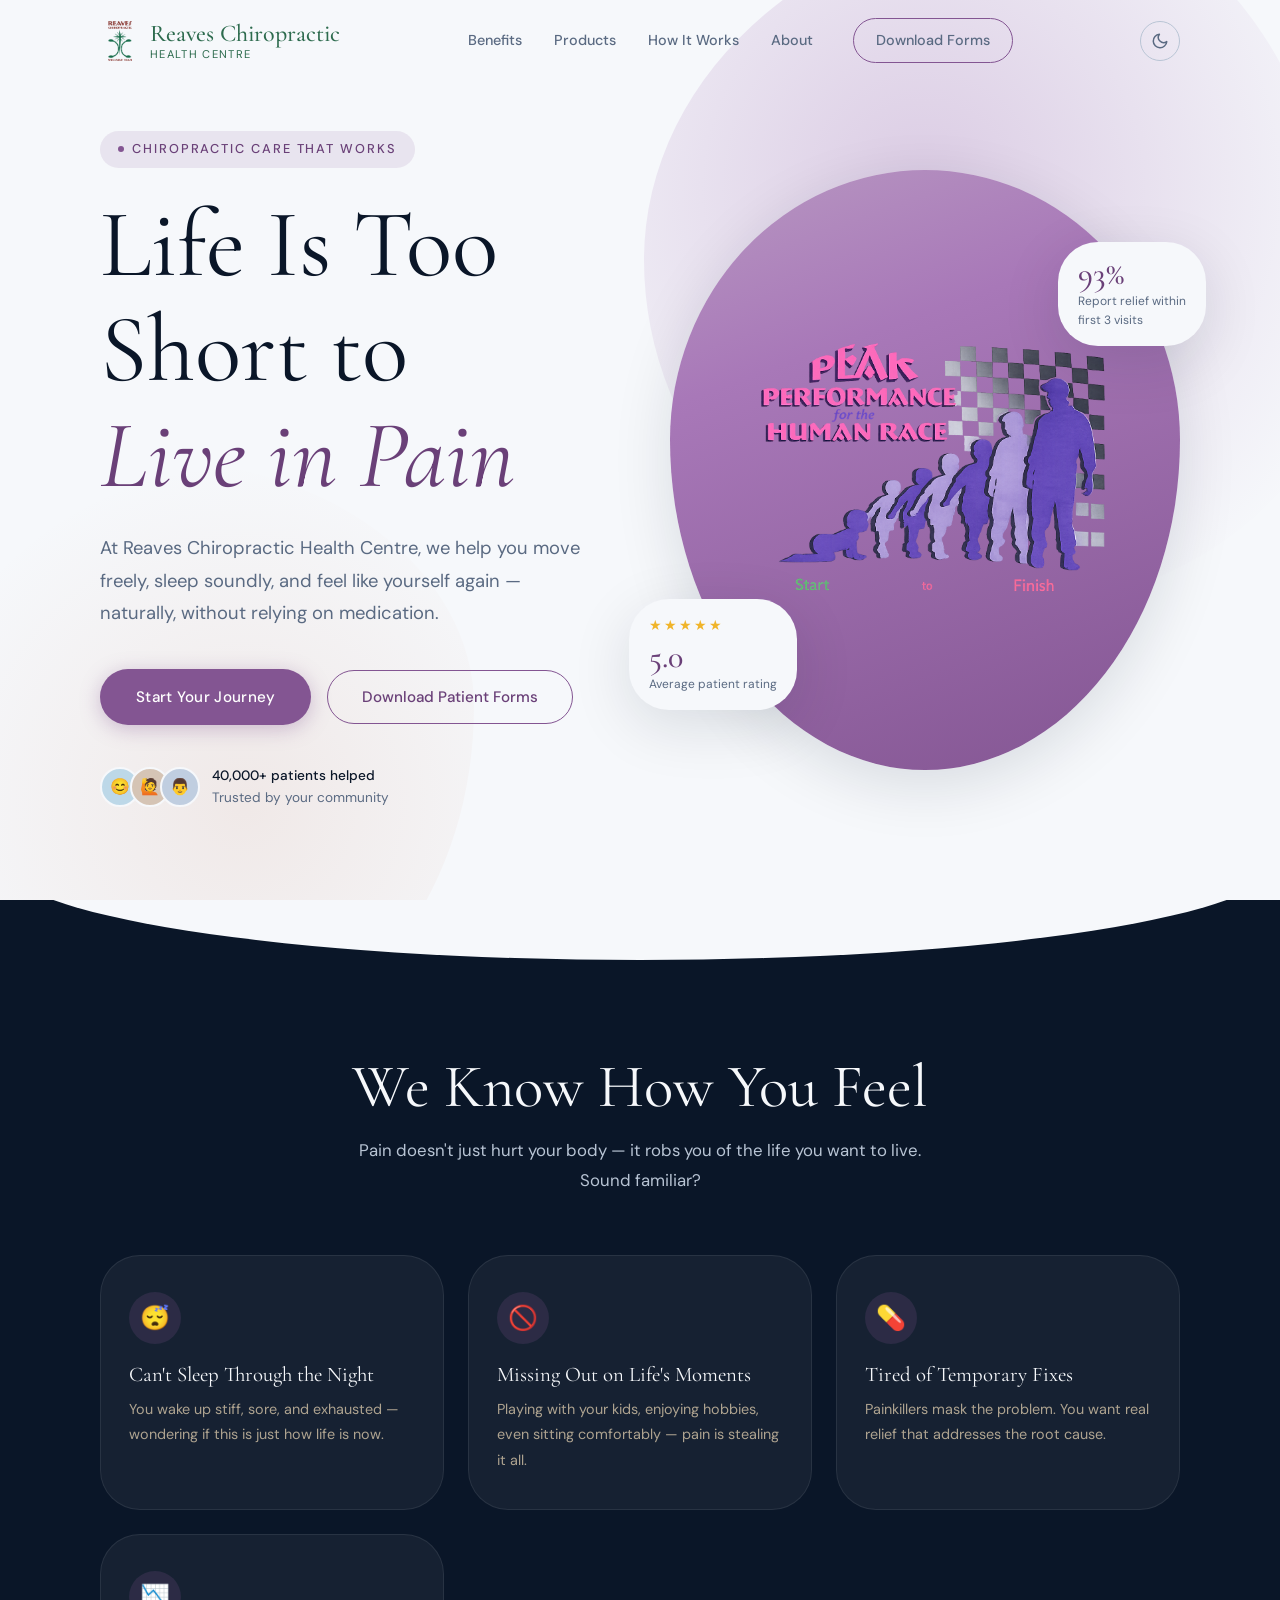
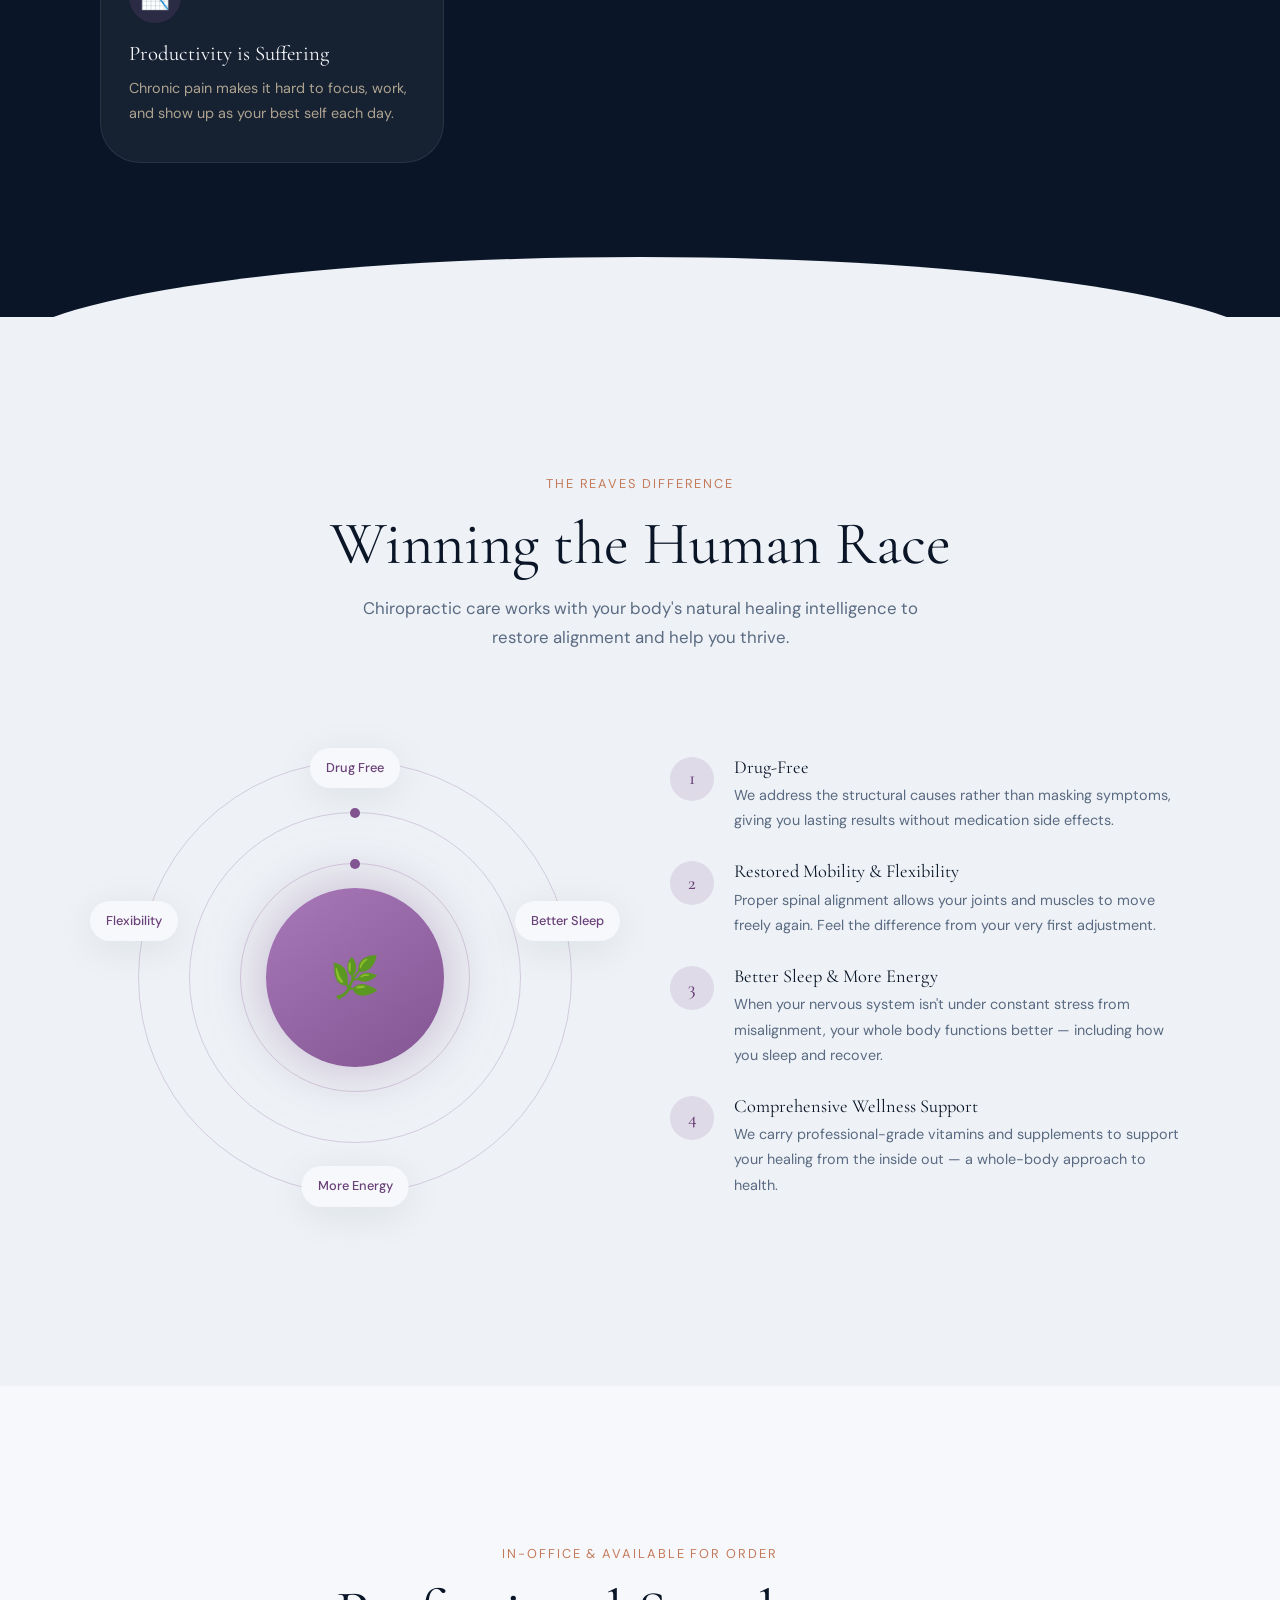
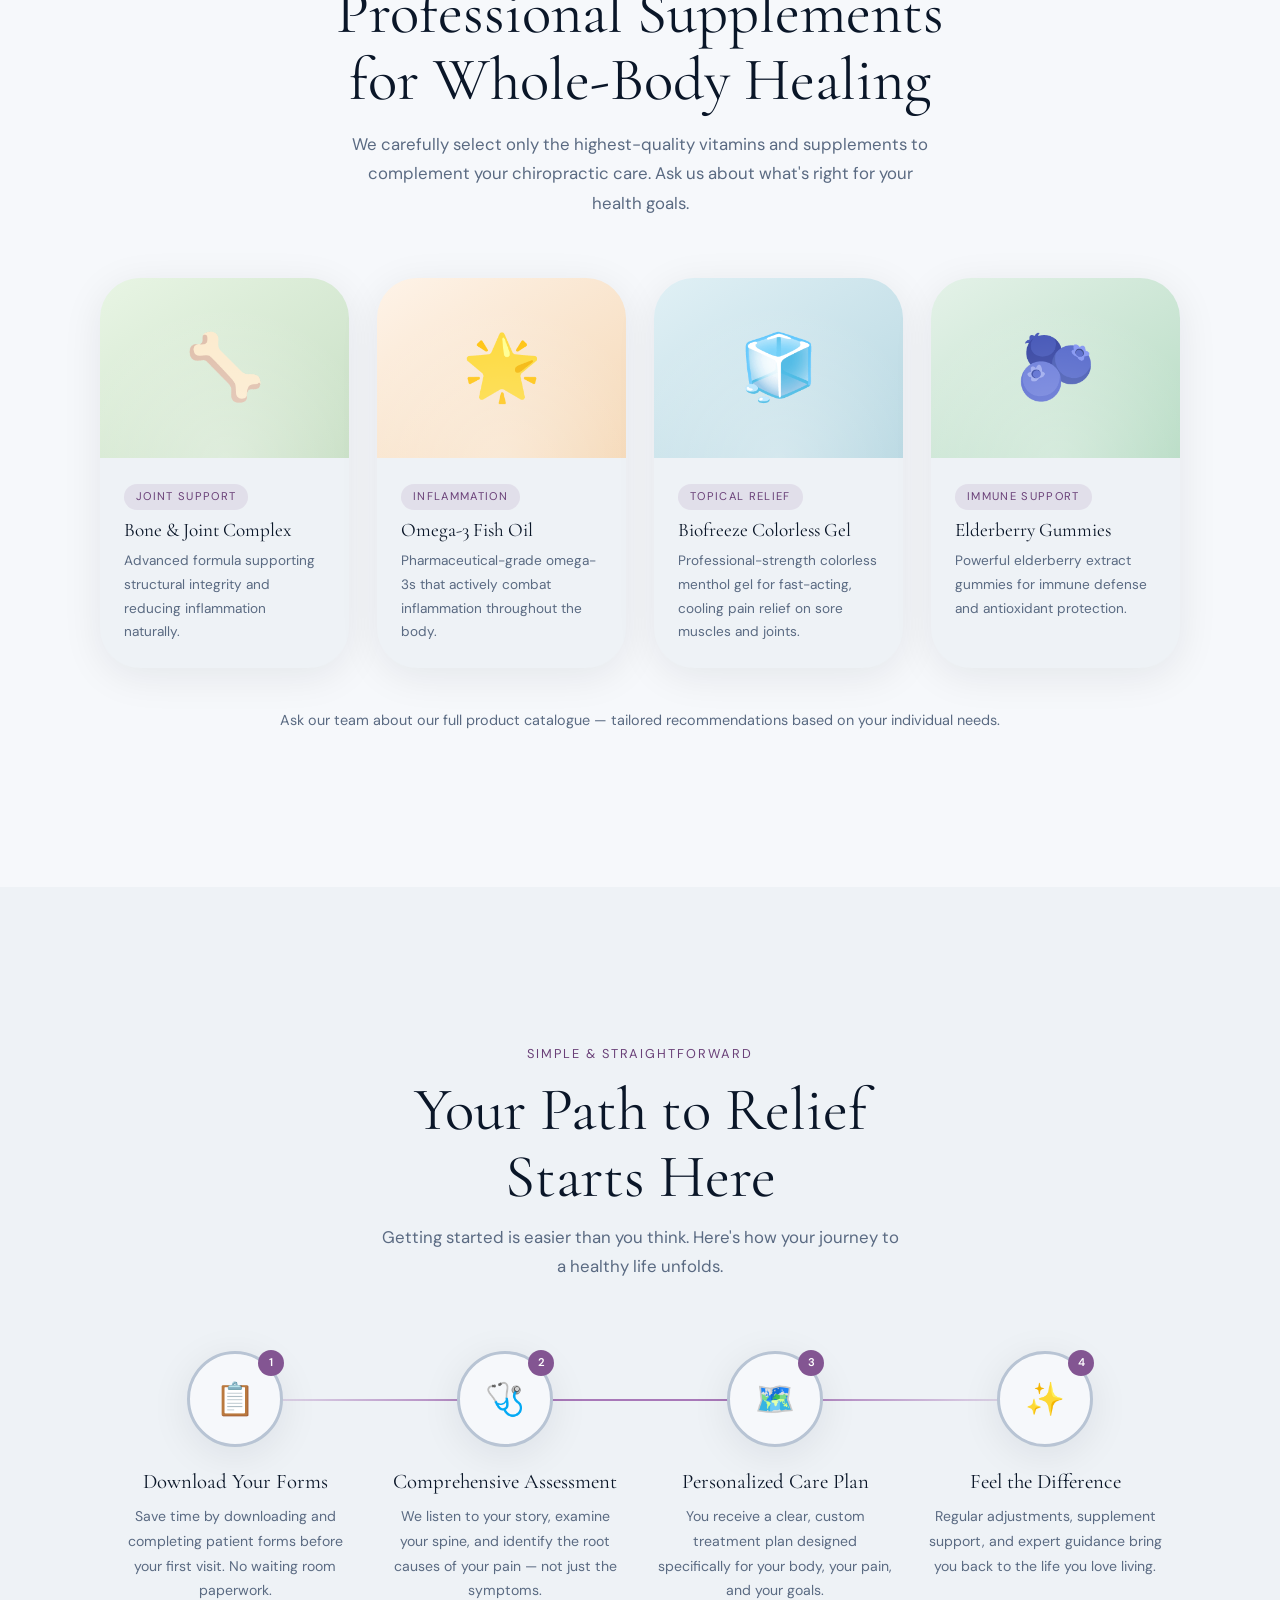
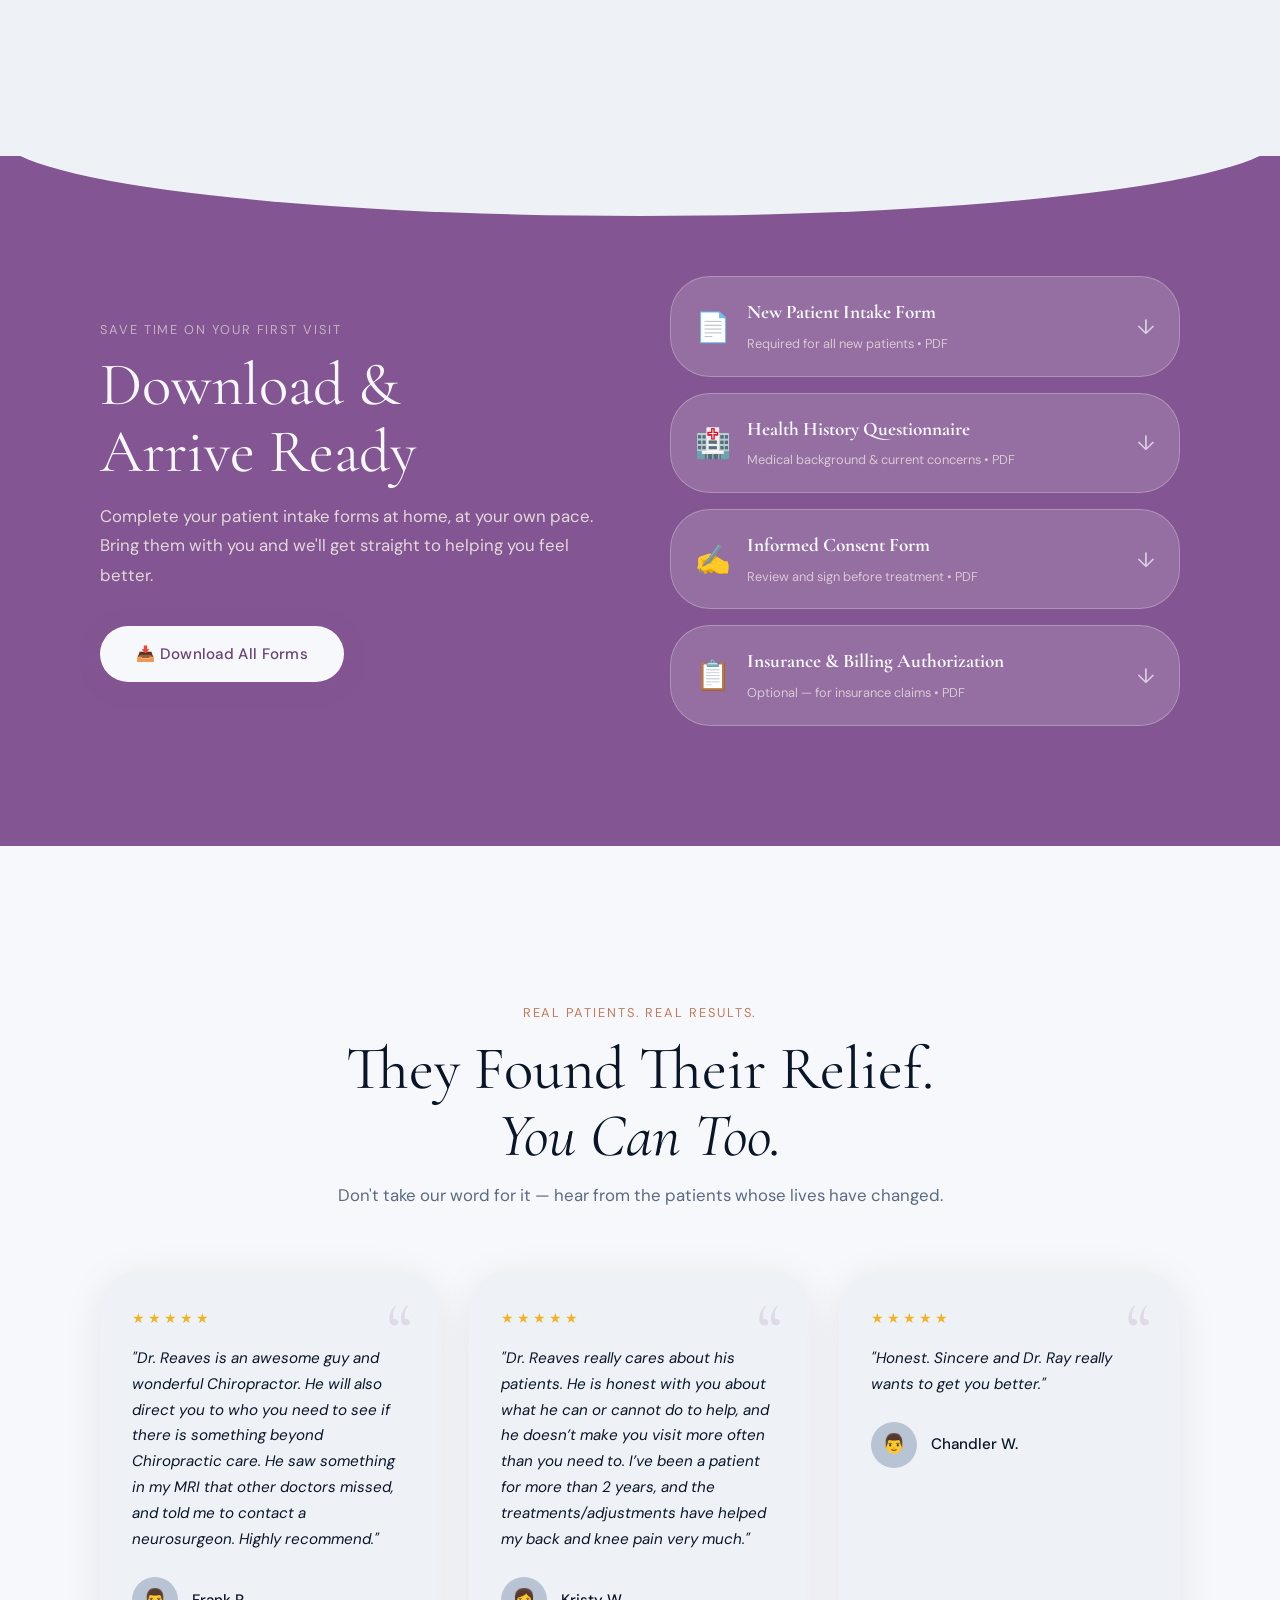
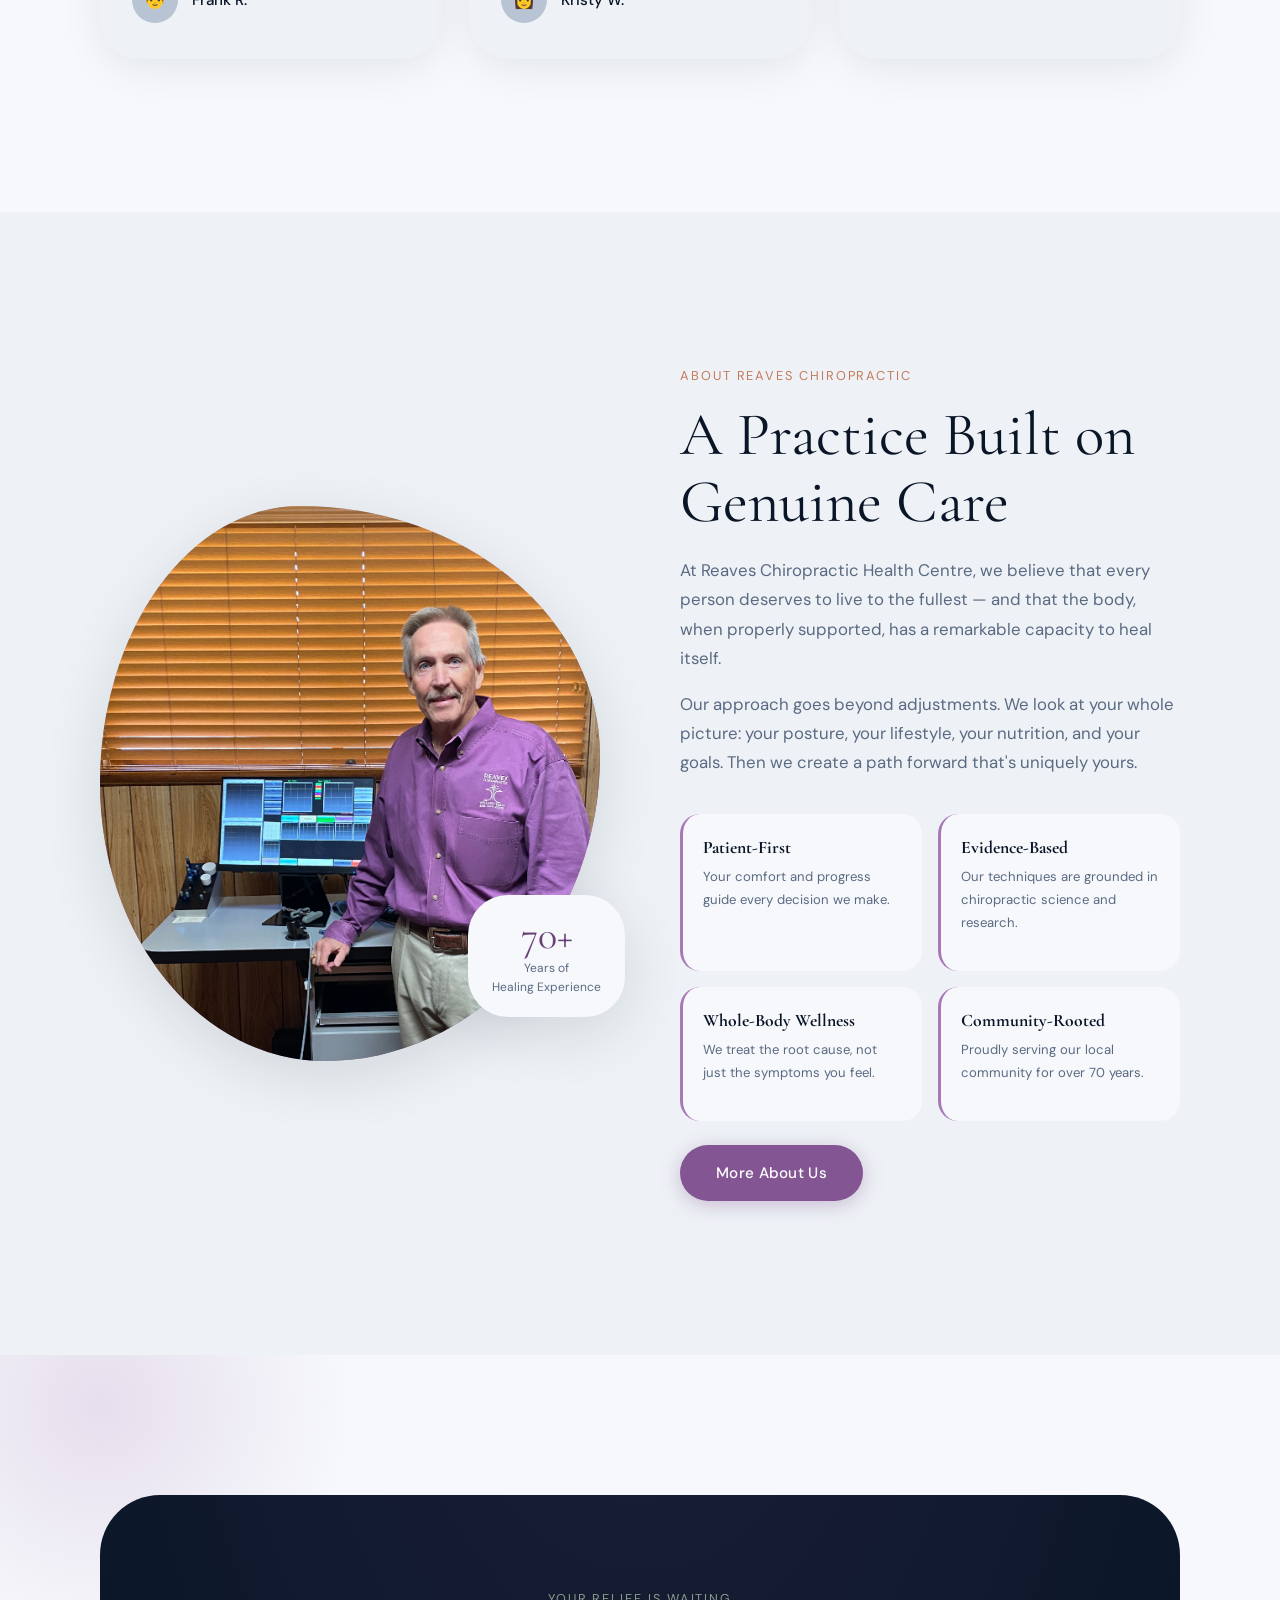
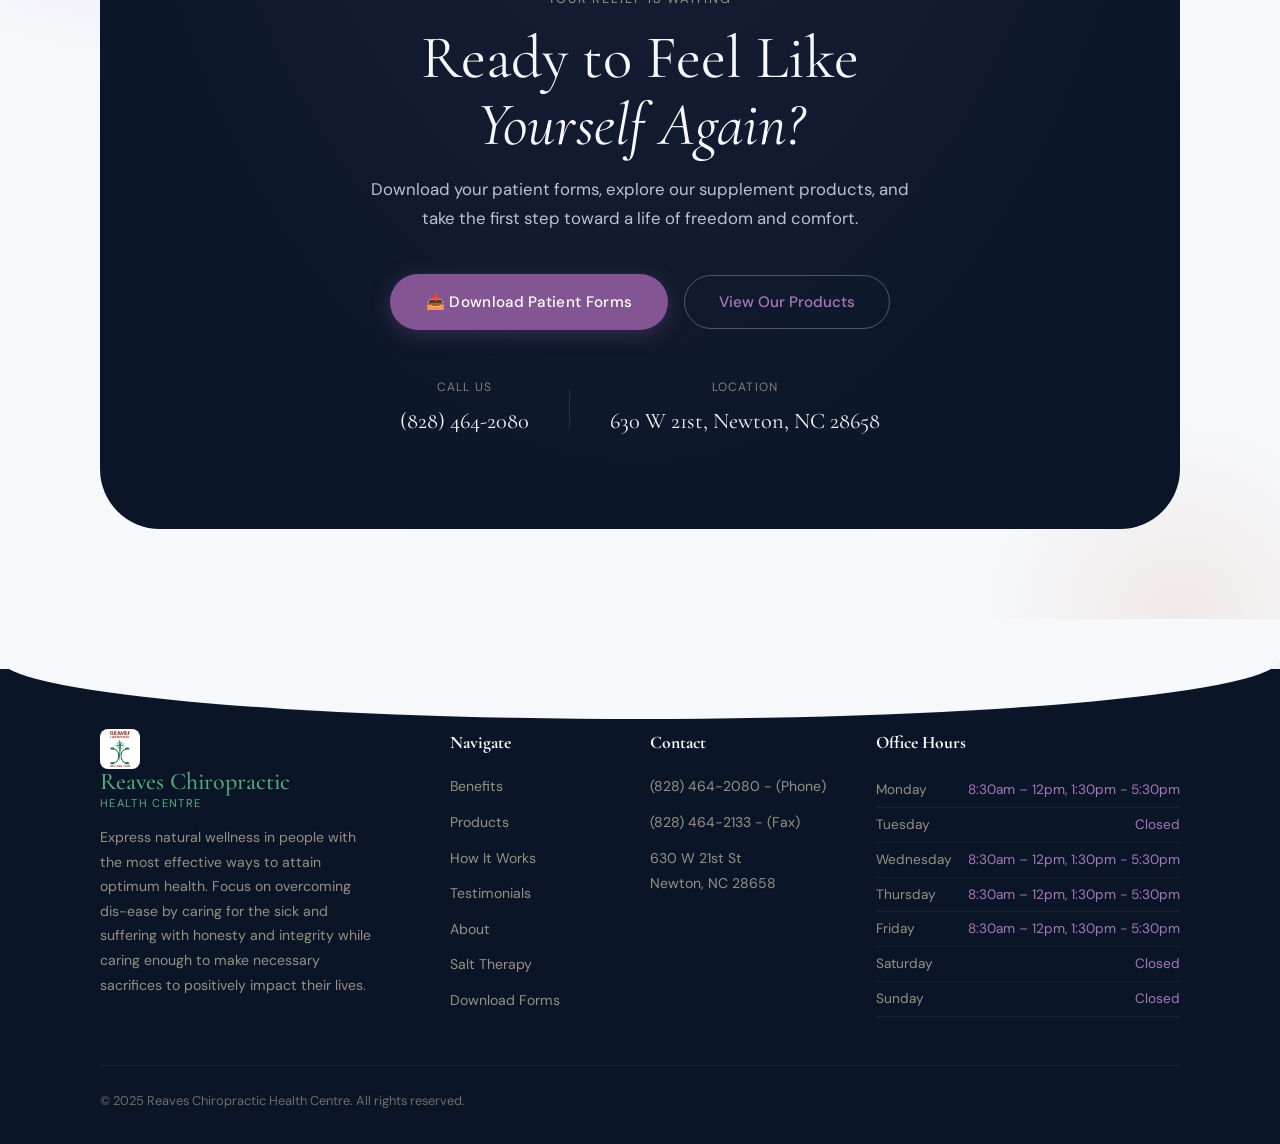
==== commit b34a3975: "Update RCHC live website Commented out the 'Salt Therapy' tab for now" ====
--- a/index.html
+++ b/index.html
@@ -36,7 +36,7 @@
 						<a href="products.html">Products</a>
 						<a href="#process">How It Works</a>
 						<a href="#about">About</a>
-						<a href="salt-therapy.html">Salt Therapy</a>
+<!--						<a href="salt-therapy.html">Salt Therapy</a>-->
 						<a href="patient_forms/New_Patient_Forms.zip" download class="btn-outline nav-cta">Download Forms</a>
 					</div>
 					<button class="theme-toggle" onclick="toggleTheme()" aria-label="Toggle dark mode">
@@ -57,7 +57,7 @@
 			<a href="#process" onclick="toggleMenu()">How It Works</a>
 			<a href="#testimonials" onclick="toggleMenu()">Reviews</a>
 			<a href="#about" onclick="toggleMenu()">About</a>
-			<a href="salt-therapy.html" onclick="toggleMenu()">Salt Therapy</a>
+<!--			<a href="salt-therapy.html" onclick="toggleMenu()">Salt Therapy</a>-->
 			<a href="patient_forms/New_Patient_Forms.zip" download onclick="toggleMenu()">Download Forms</a>
 		</div>
 
@@ -157,7 +157,7 @@
 				<div class="benefits-header">
 					<span class="benefits-eyebrow">The Reaves Difference</span>
 					<h2 class="reveal">Winning the Human Race</h2>
-					<p class="reveal reveal-delay-1">Chiropractic care works with your body's natural healing intelligence to restore alignment, reduce pain, and help you thrive.</p>
+					<p class="reveal reveal-delay-1">Chiropractic care works with your body's natural healing intelligence to restore alignment and help you thrive.</p>
 				</div>
 				<div class="benefits-layout">
 					<div class="benefits-visual reveal">
@@ -166,7 +166,7 @@
 							<div class="ring ring-2"><div class="ring-dot"></div></div>
 							<div class="ring ring-3"><div class="ring-dot"></div></div>
 							<div class="benefits-center">🌿</div>
-							<div class="orbit-item orbit-item-1">Pain Relief</div>
+							<div class="orbit-item orbit-item-1">Drug Free</div>
 							<div class="orbit-item orbit-item-2">Better Sleep</div>
 							<div class="orbit-item orbit-item-3">More Energy</div>
 							<div class="orbit-item orbit-item-4">Flexibility</div>
@@ -176,8 +176,8 @@
 						<div class="benefit-item reveal">
 							<div class="benefit-num">1</div>
 							<div>
-								<h3>Drug-Free Pain Relief</h3>
-								<p>We address the structural causes of your pain rather than masking symptoms, giving you lasting results without medication side effects.</p>
+								<h3>Drug-Free</h3>
+								<p>We address the structural causes rather than masking symptoms, giving you lasting results without medication side effects.</p>
 							</div>
 						</div>
 						<div class="benefit-item reveal reveal-delay-1">
--- a/css/styles.css
+++ b/css/styles.css
@@ -661,3 +661,10 @@
 }
 #scroll-top.visible { opacity: 1; transform: translateY(0); pointer-events: auto; }
 #scroll-top:hover { background: var(--sage-dark); transform: translateY(-2px); }
+
+/* ───────────────────────────────────────────── */
+/*  MOBILE                                       */
+/* ───────────────────────────────────────────── */
+@media (max-width: 768px) {
+  .products-grid { grid-template-columns: 1fr !important; }
+}
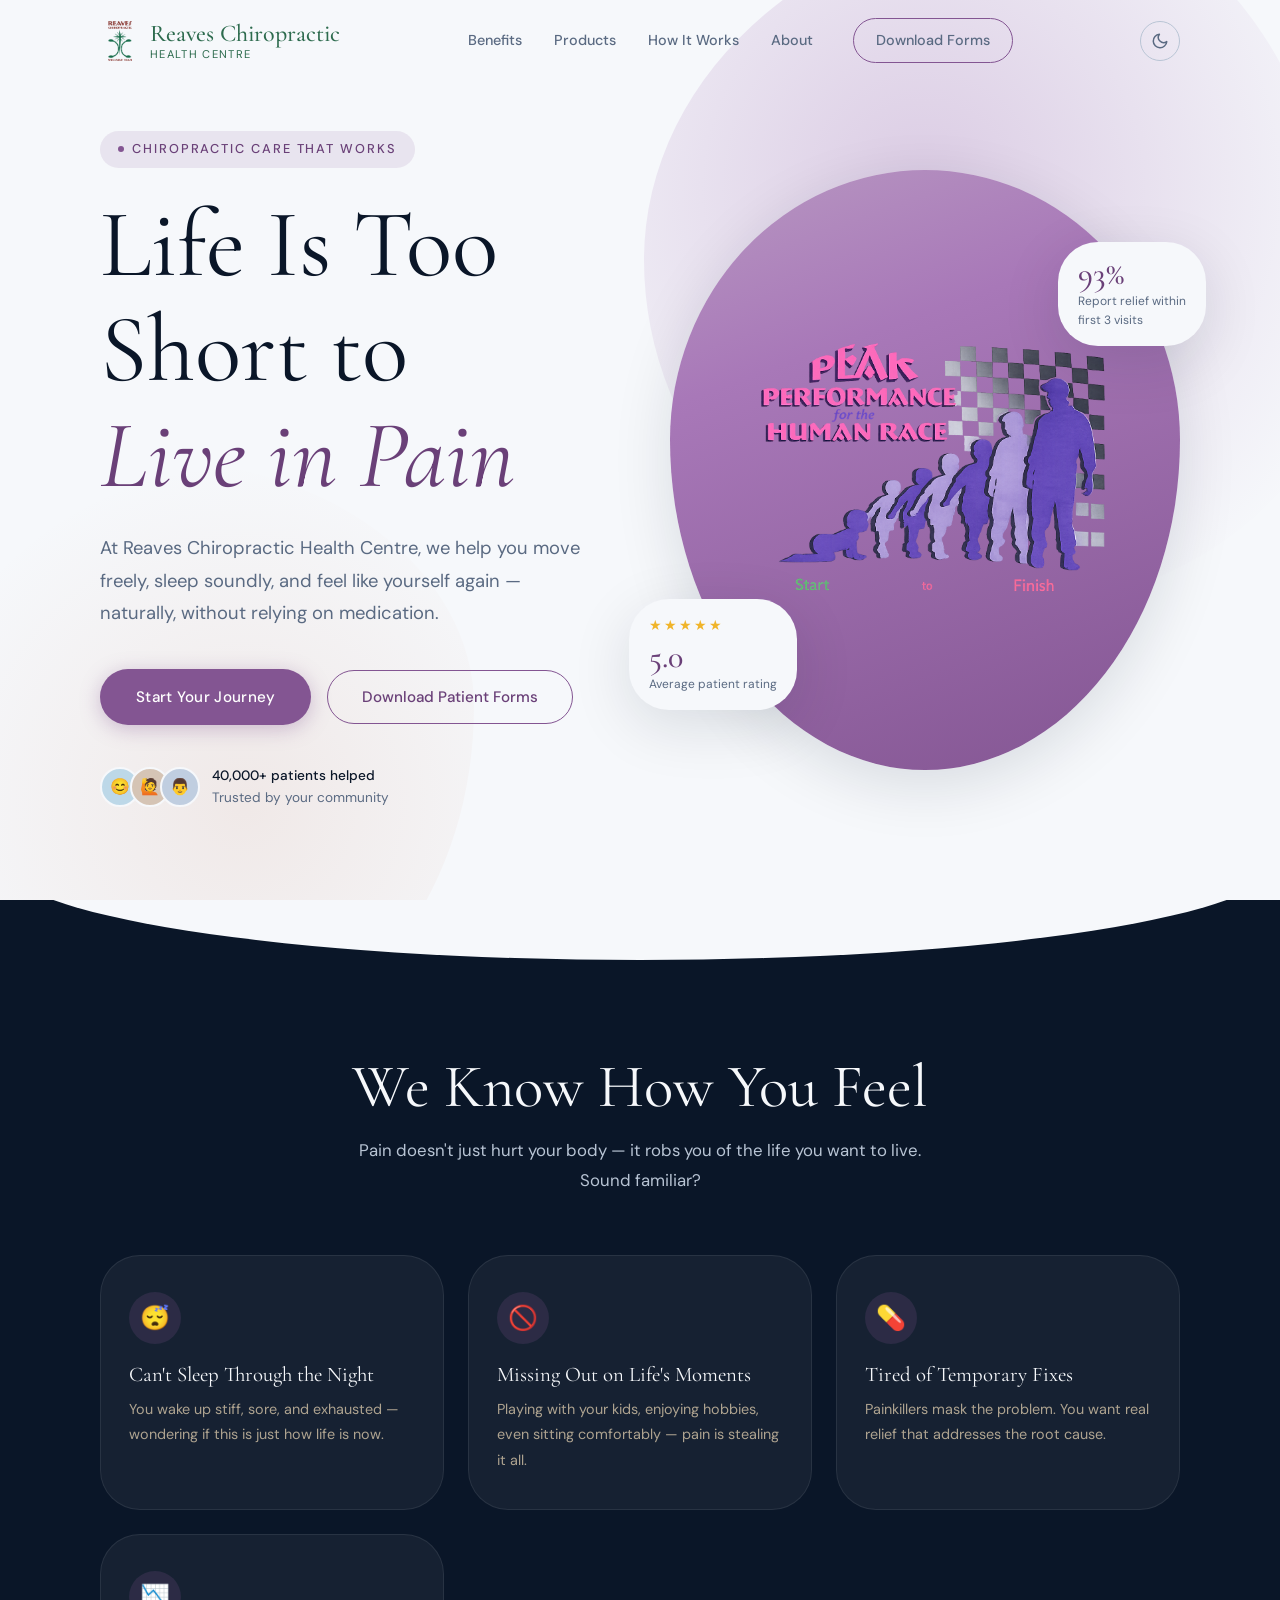
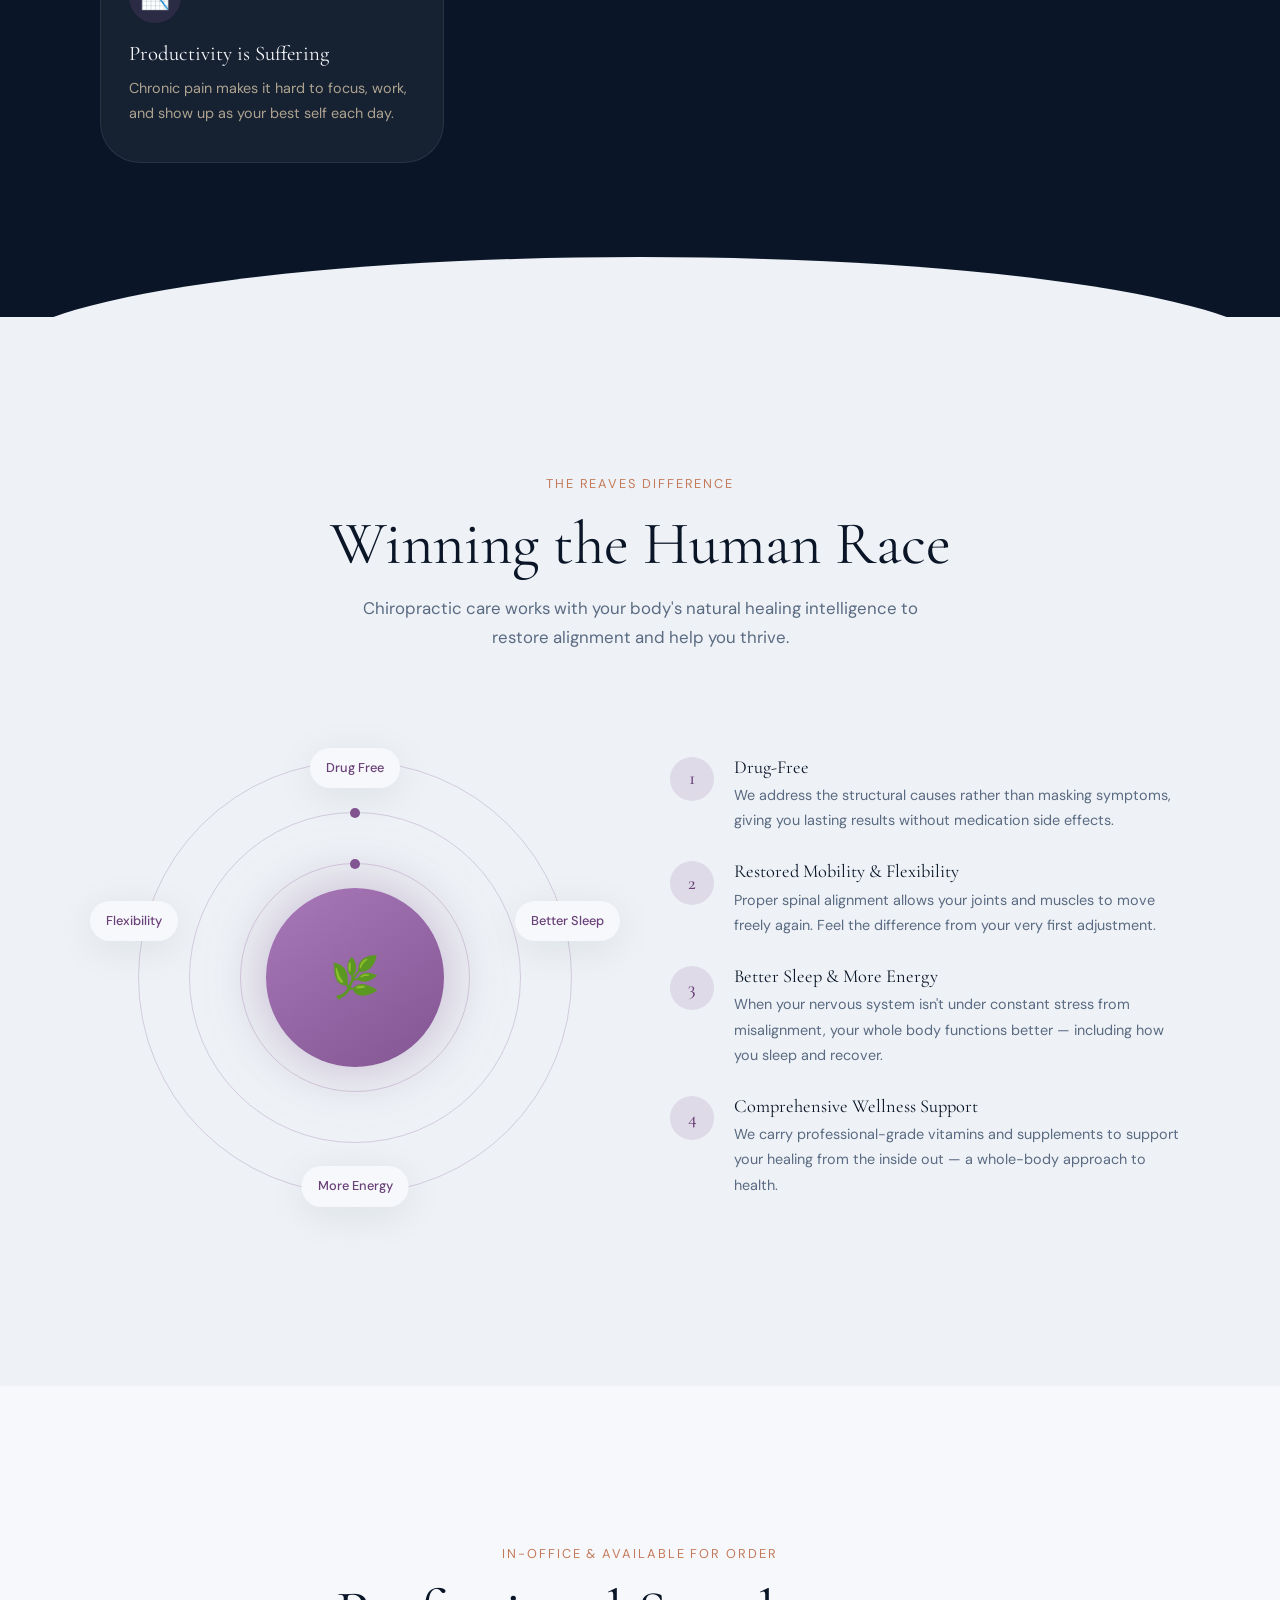
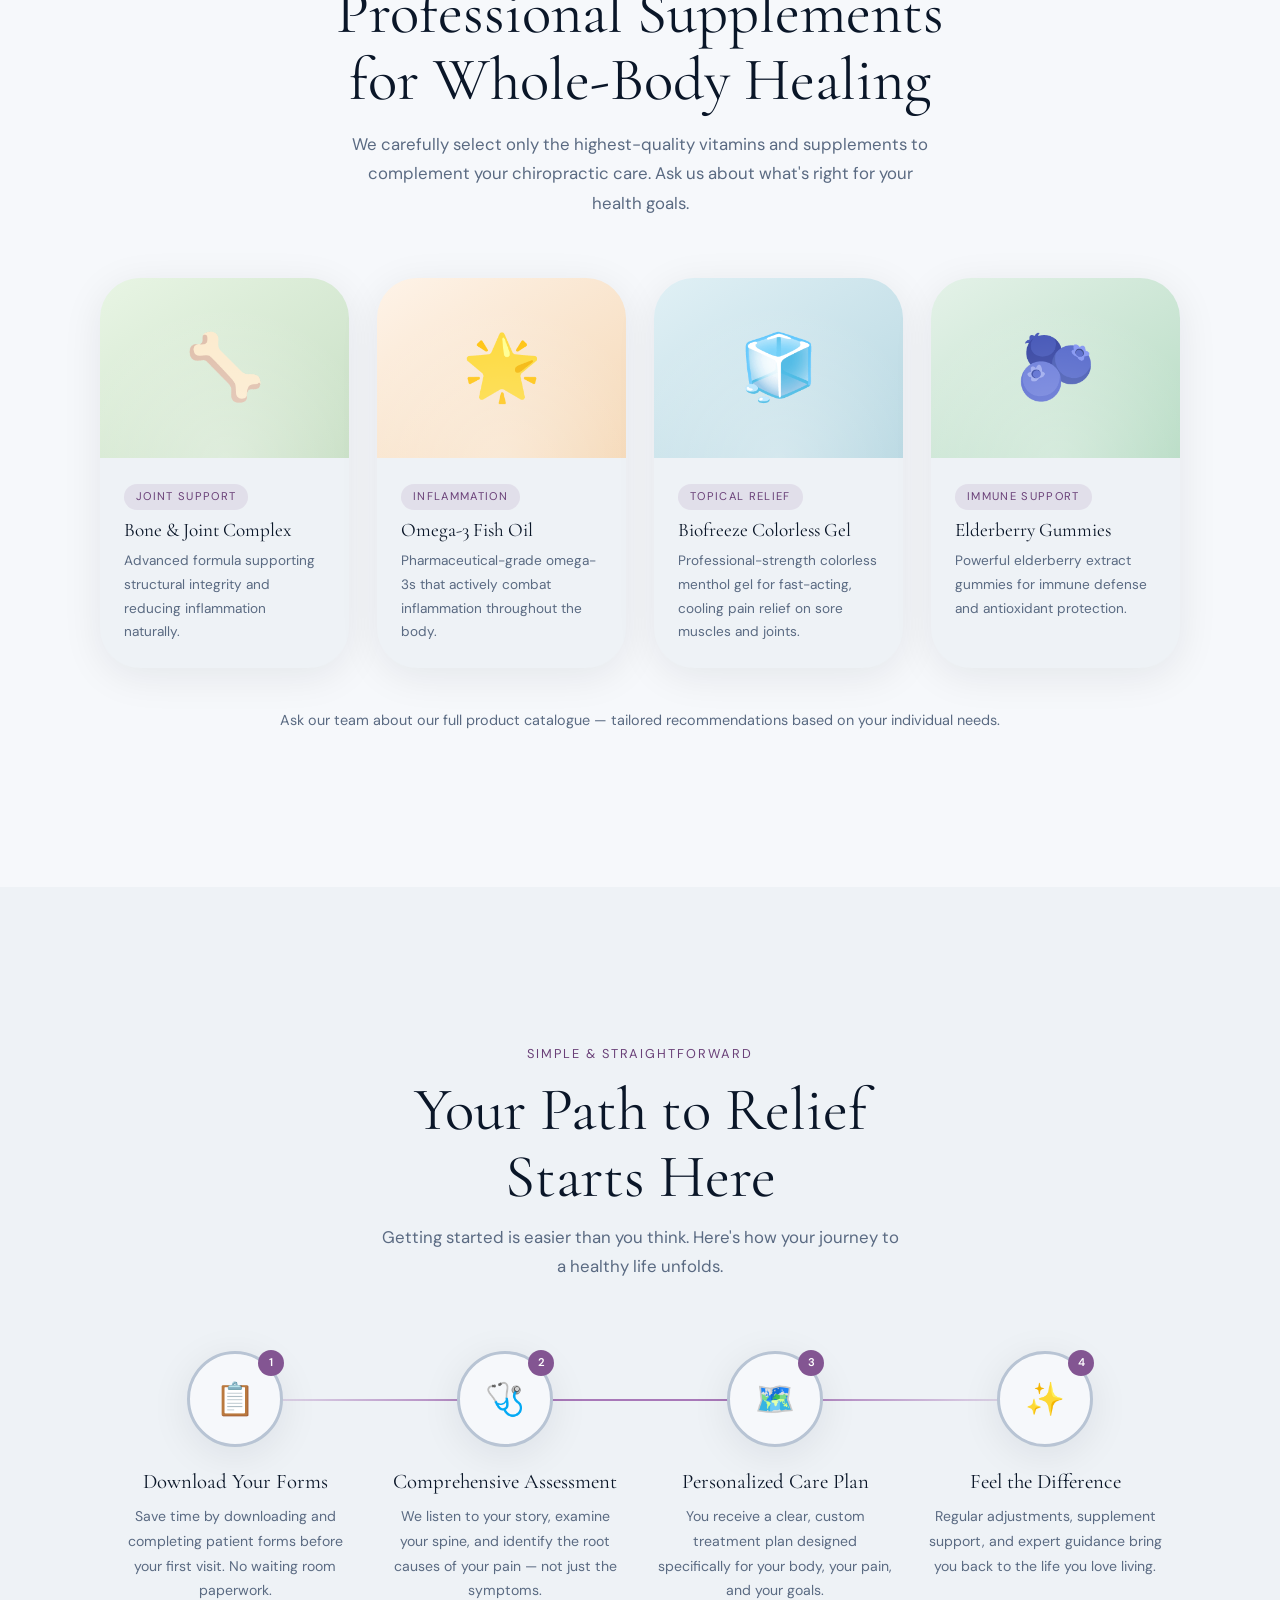
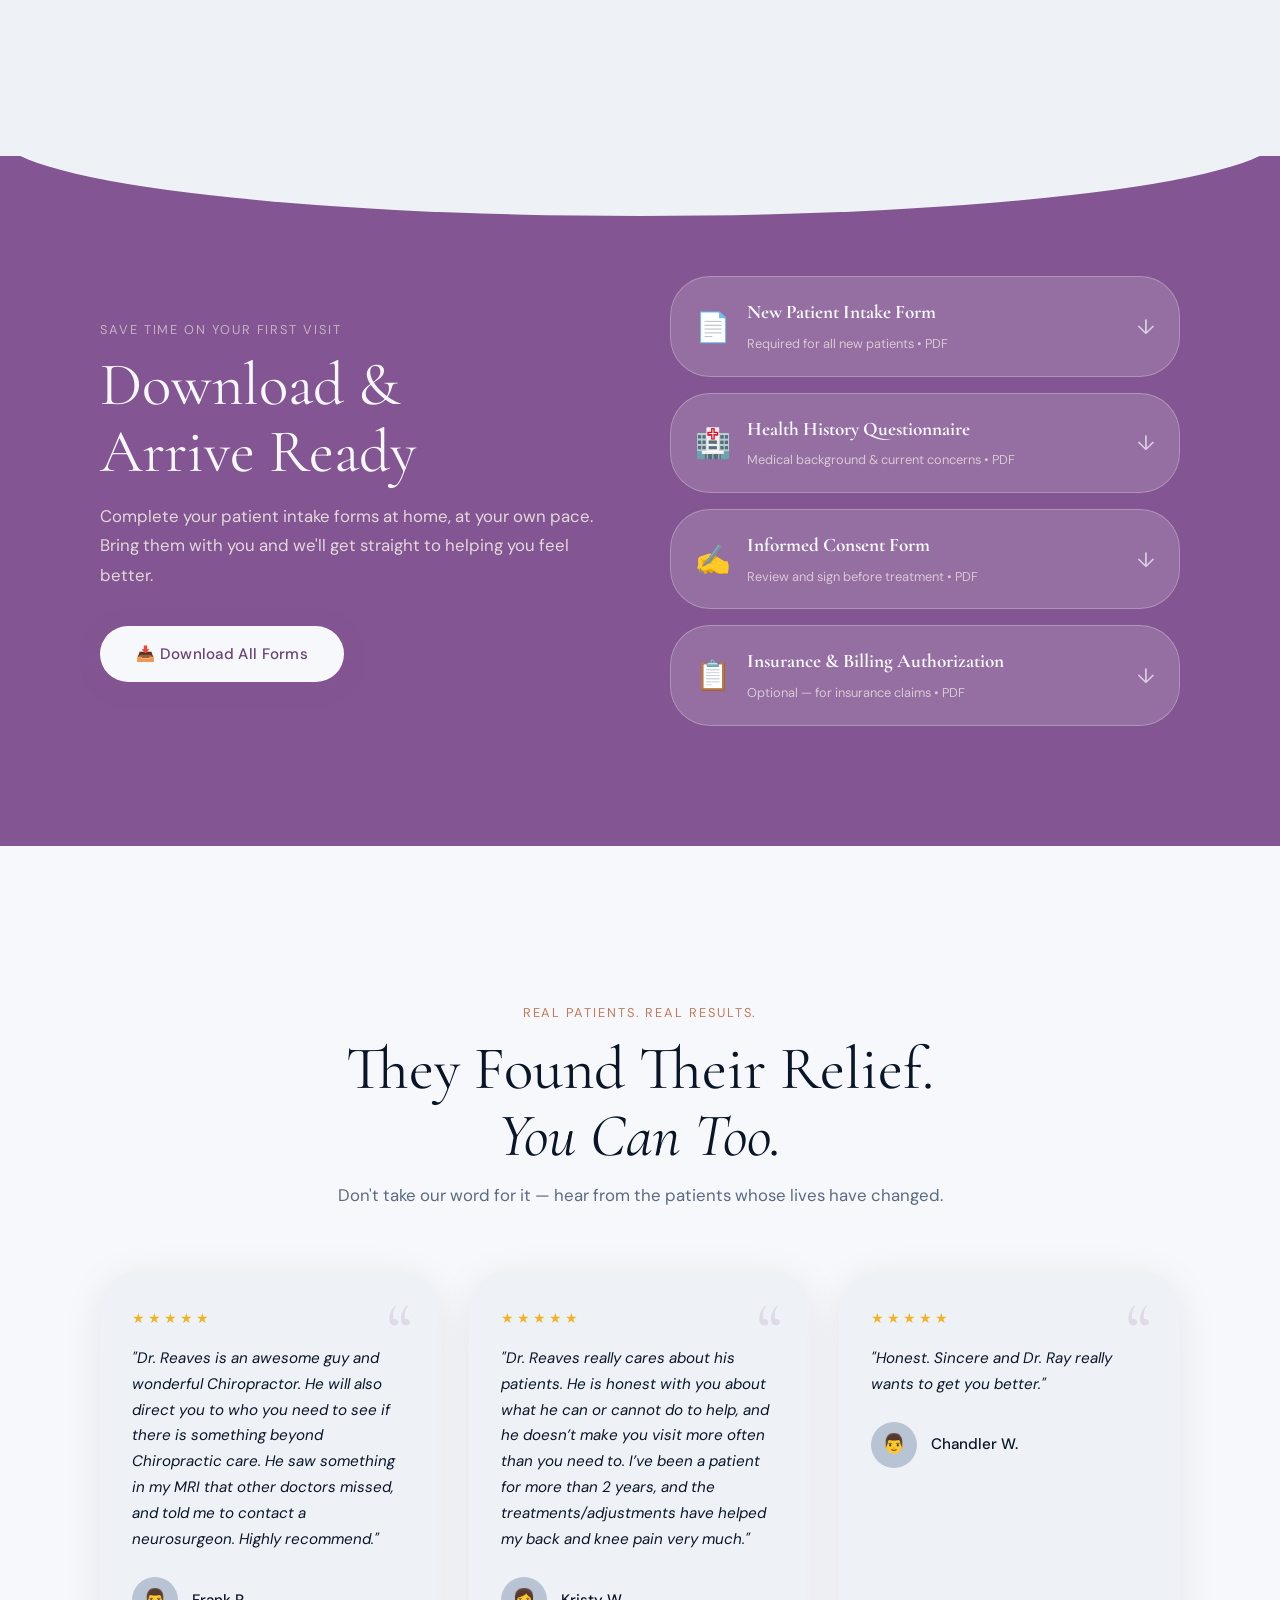
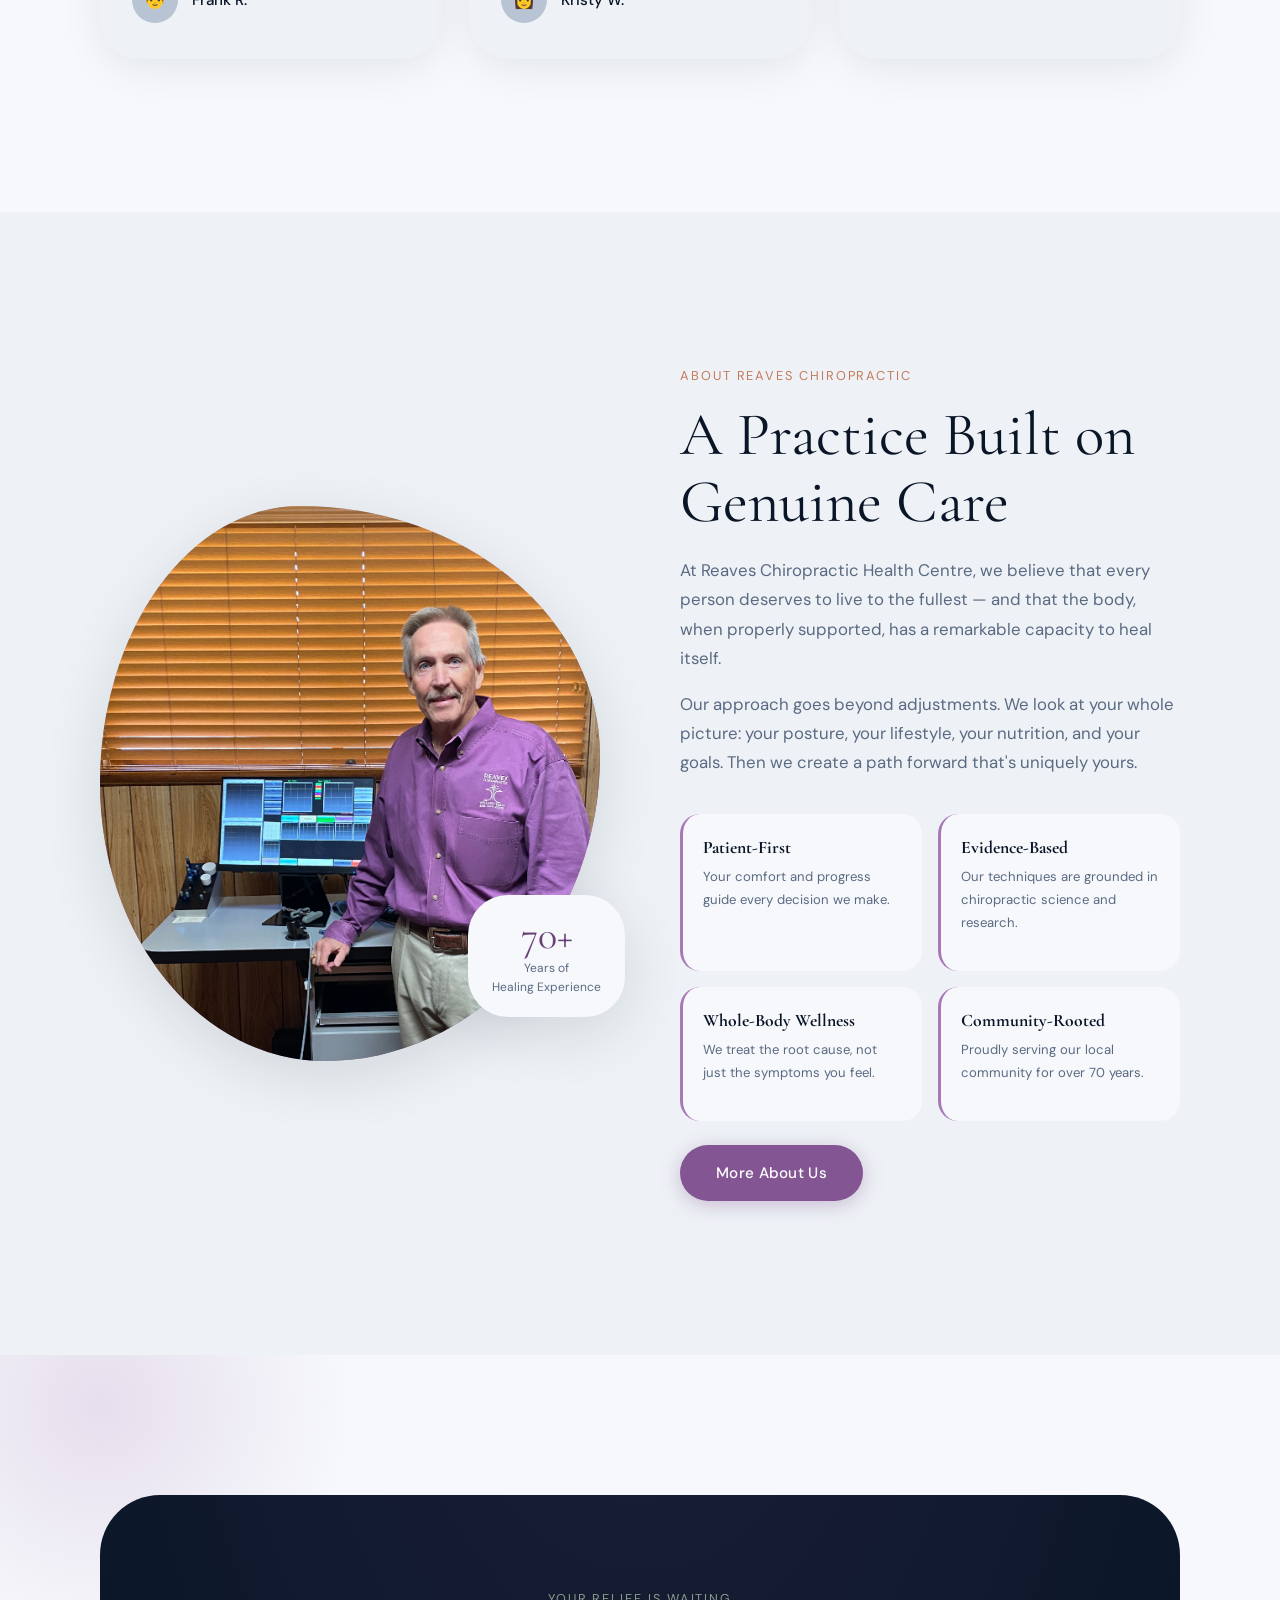
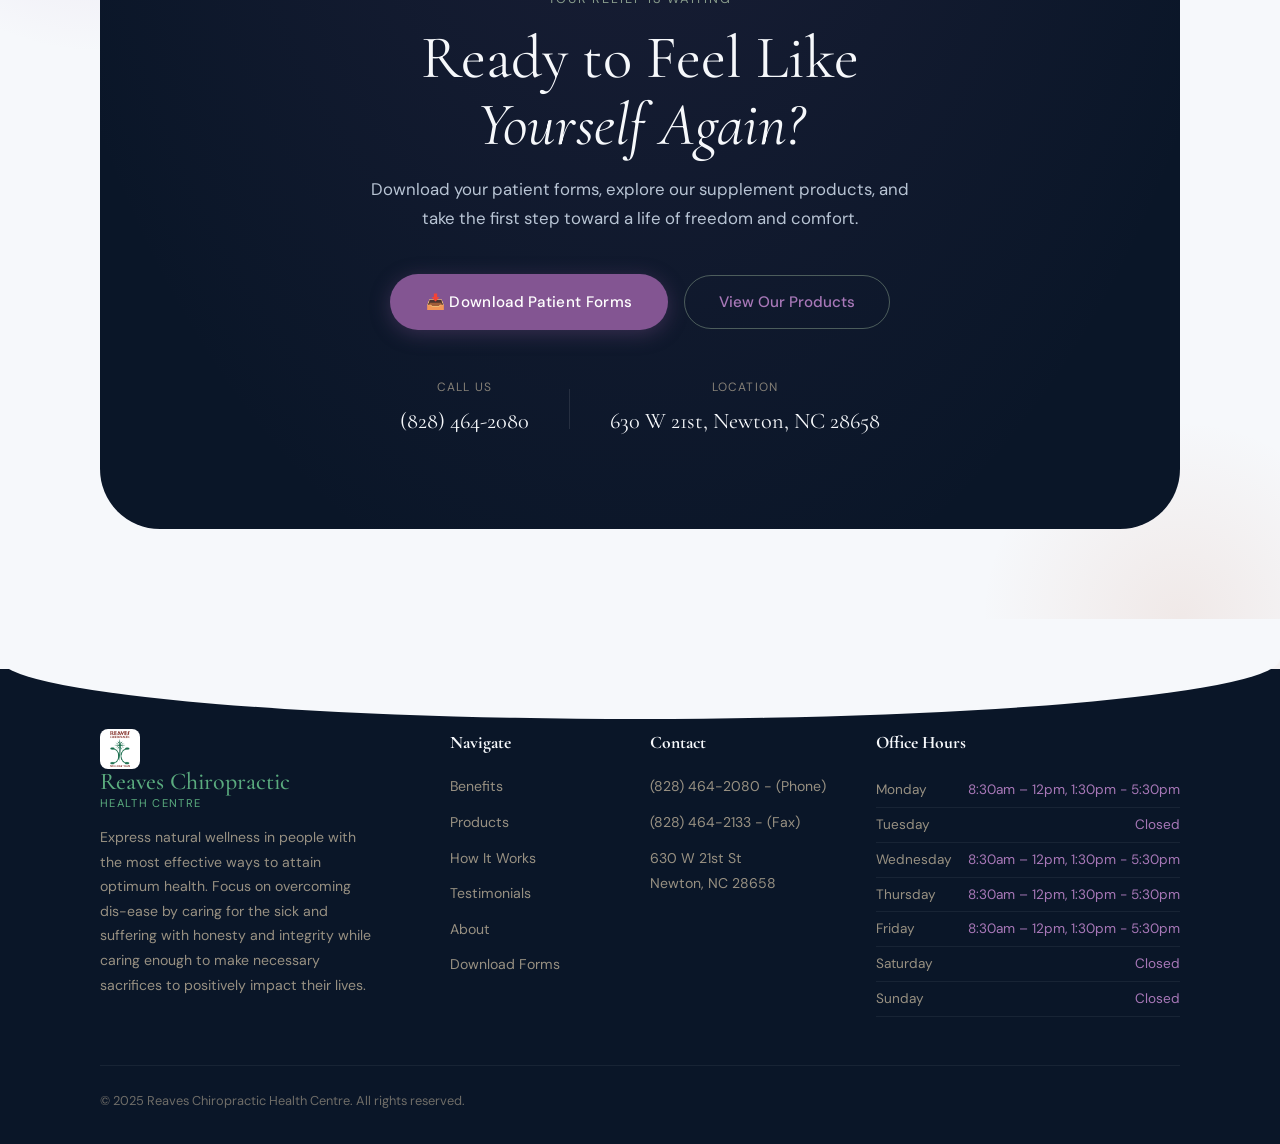
==== commit 1d617dc8: "Update RCHC live website Commented out the 'Salt Therapy' tab in the footer for now" ====
--- a/index.html
+++ b/index.html
@@ -489,7 +489,7 @@
 							<li><a href="#process">How It Works</a></li>
 							<li><a href="#testimonials">Testimonials</a></li>
 							<li><a href="about-us.html">About</a></li>
-							<li><a href="salt-therapy.html">Salt Therapy</a></li>
+<!--							<li><a href="salt-therapy.html">Salt Therapy</a></li>-->
 							<li><a href="patient_forms/New_Patient_Forms.zip" download>Download Forms</a></li>
 						</ul>
 					</div>
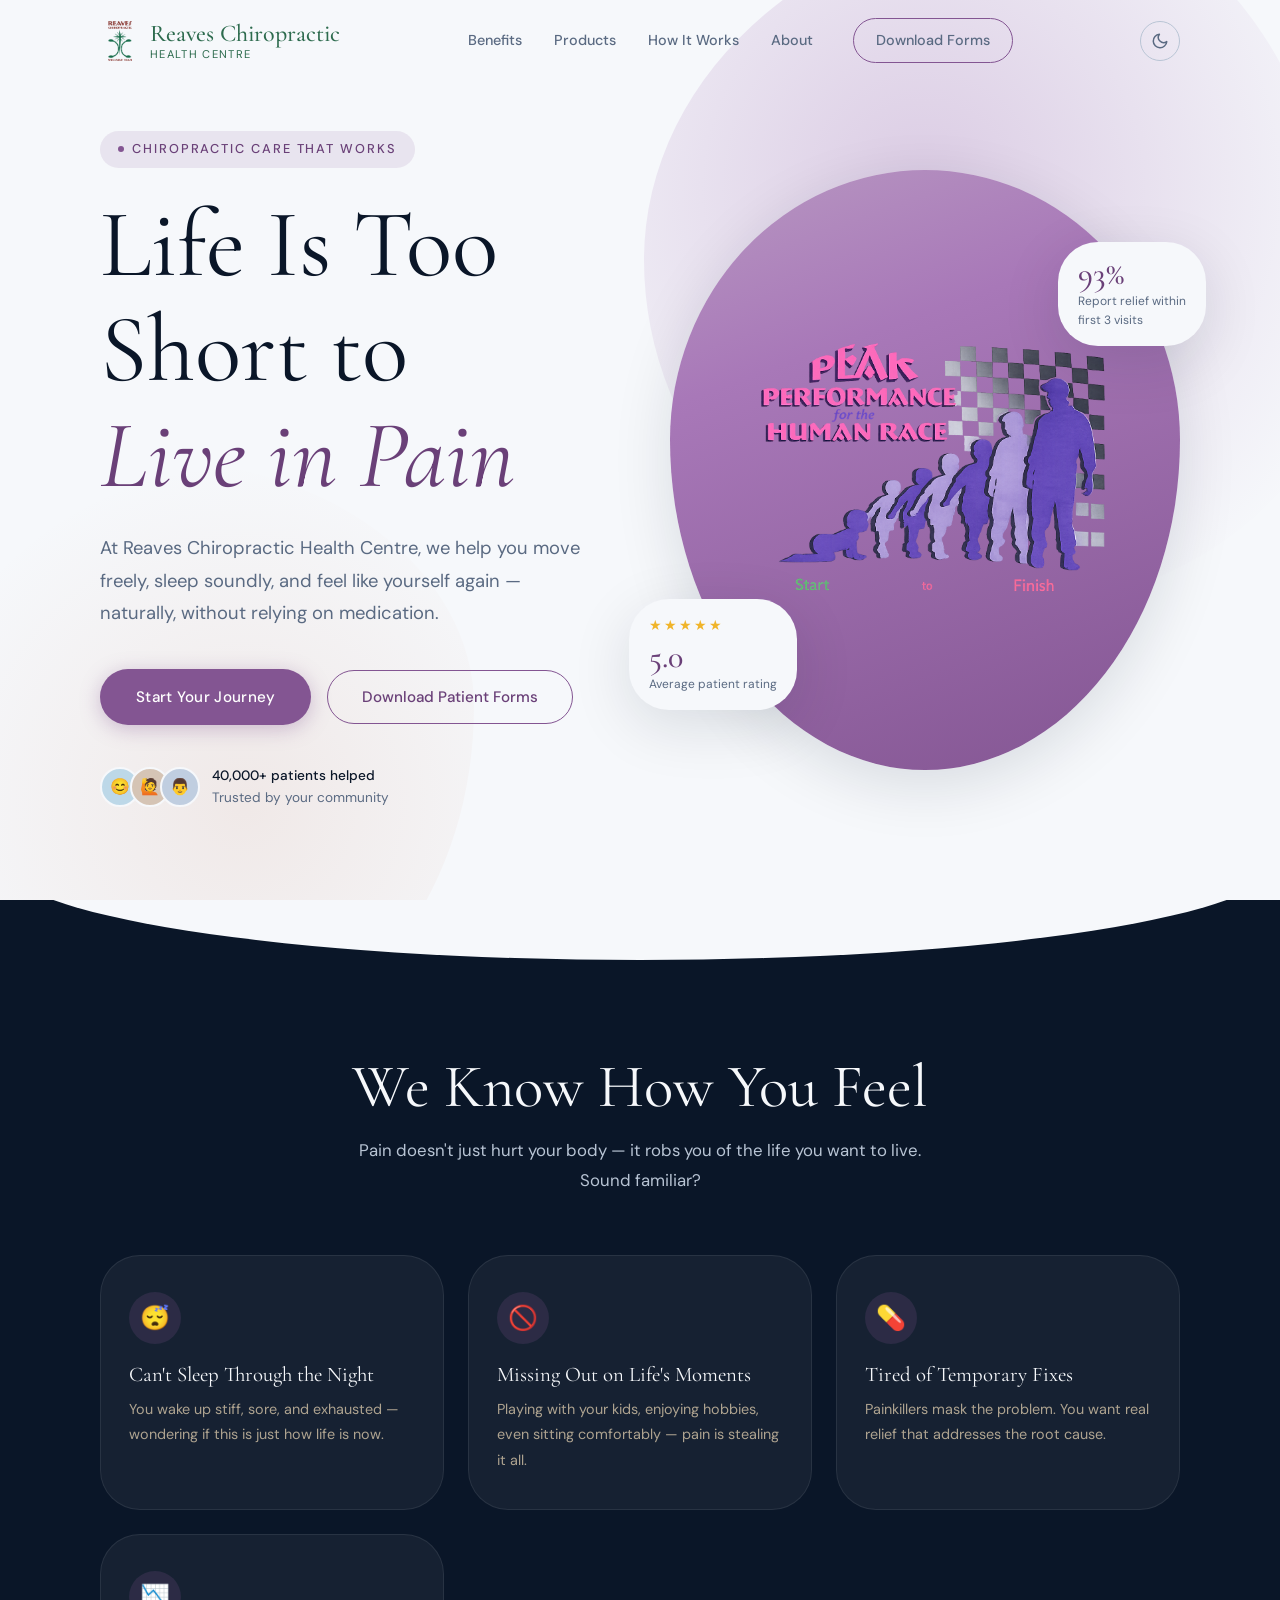
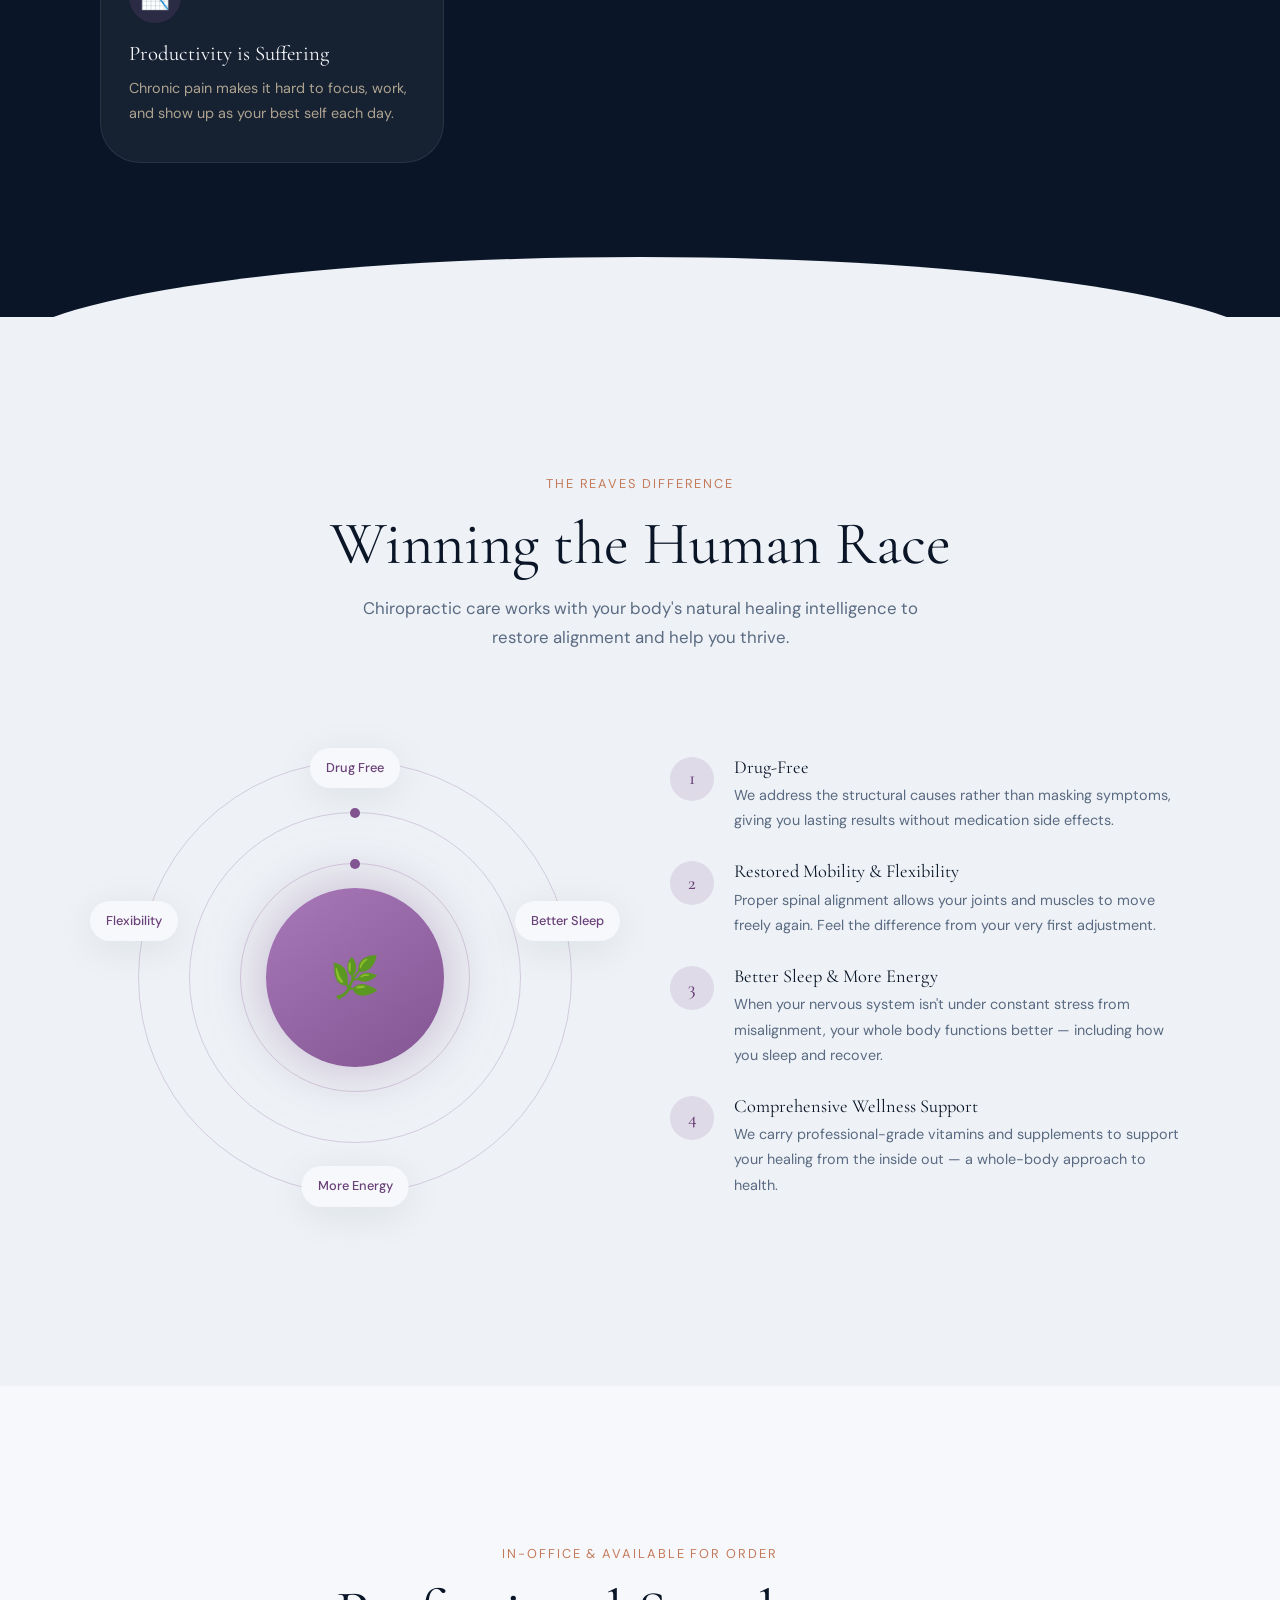
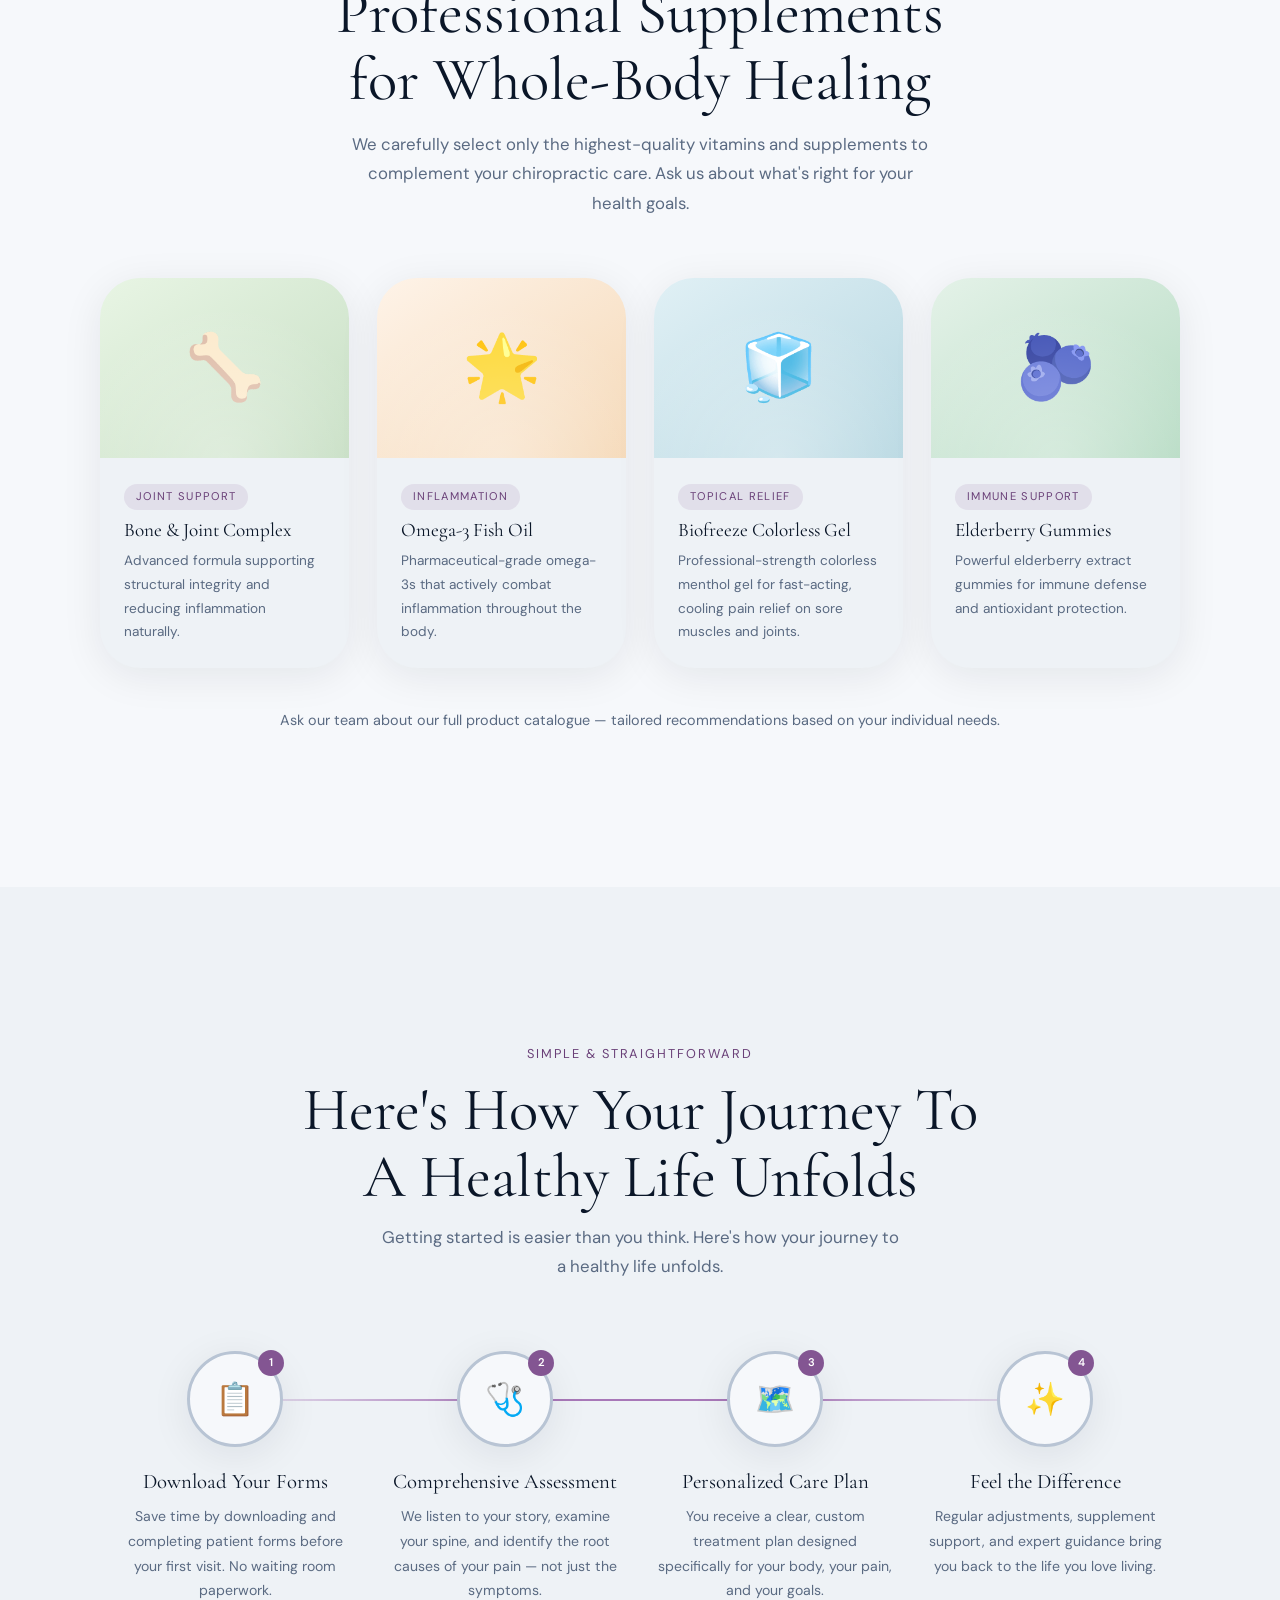
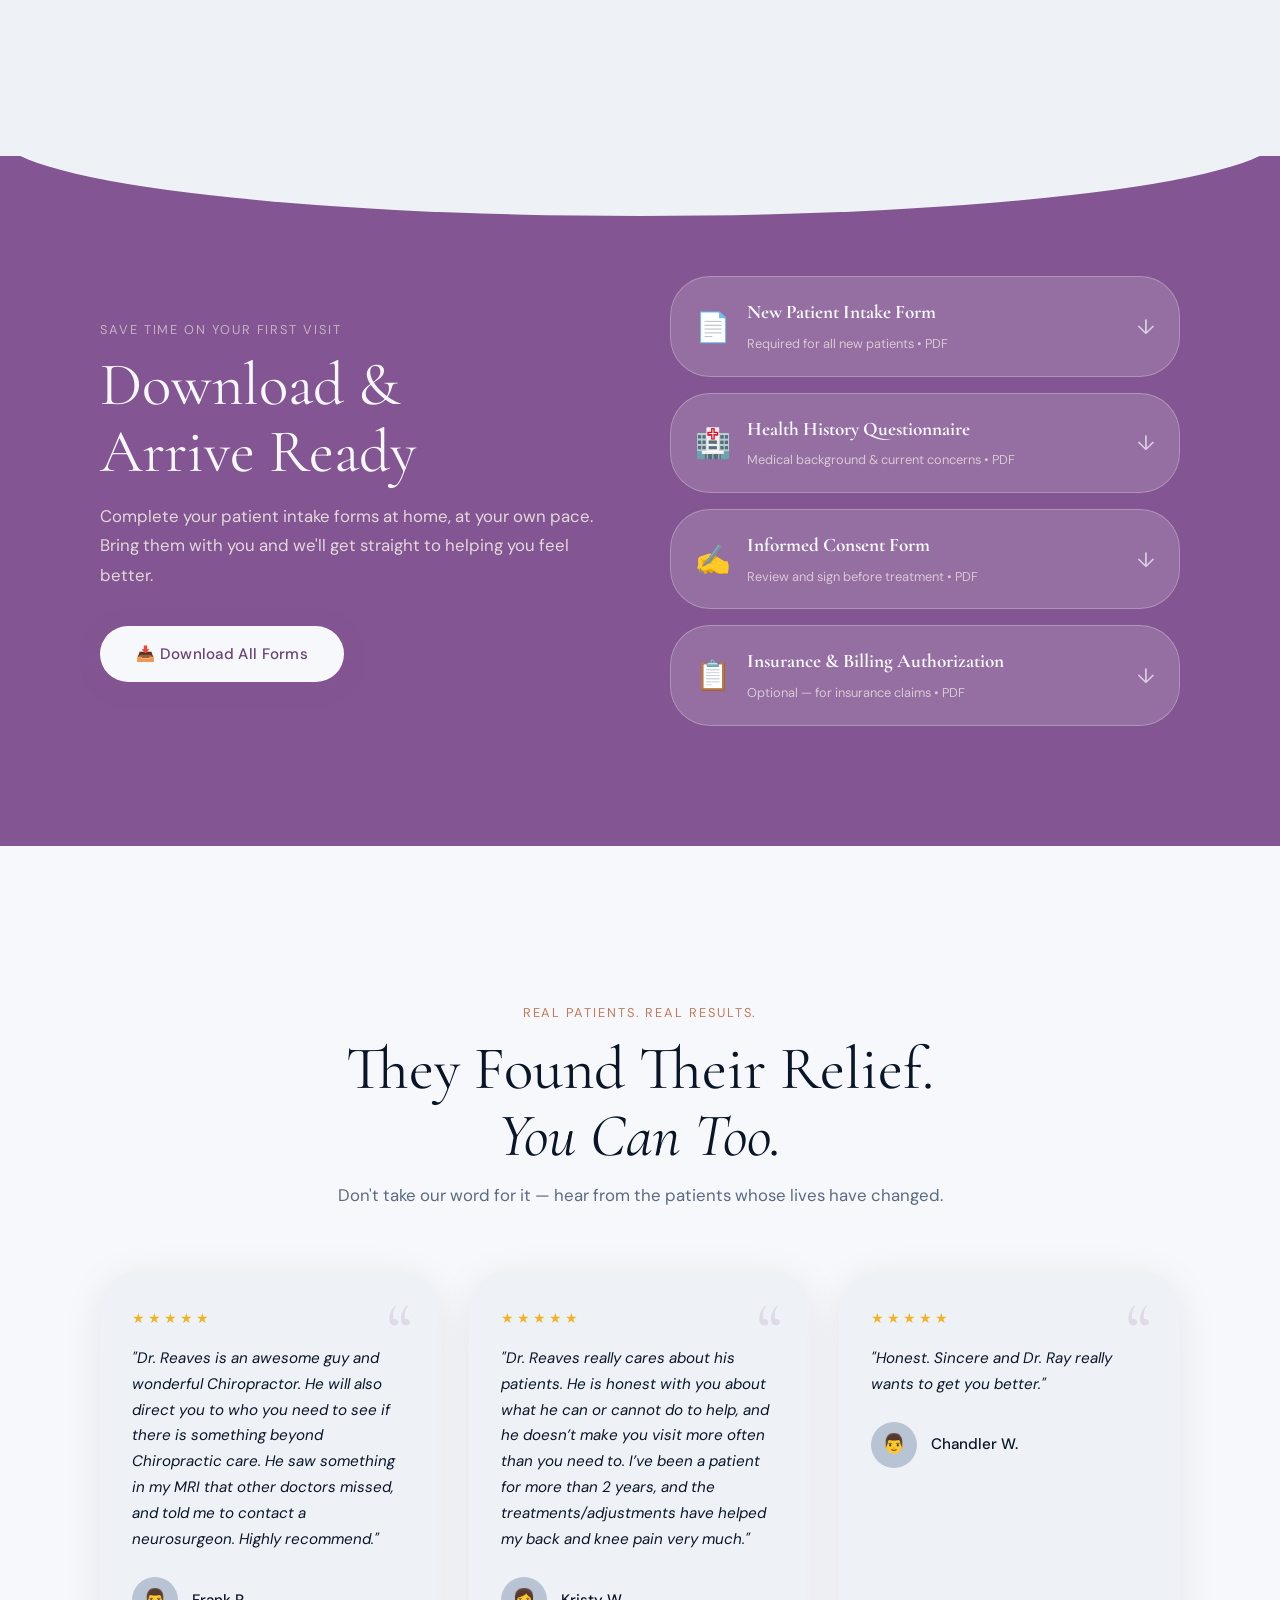
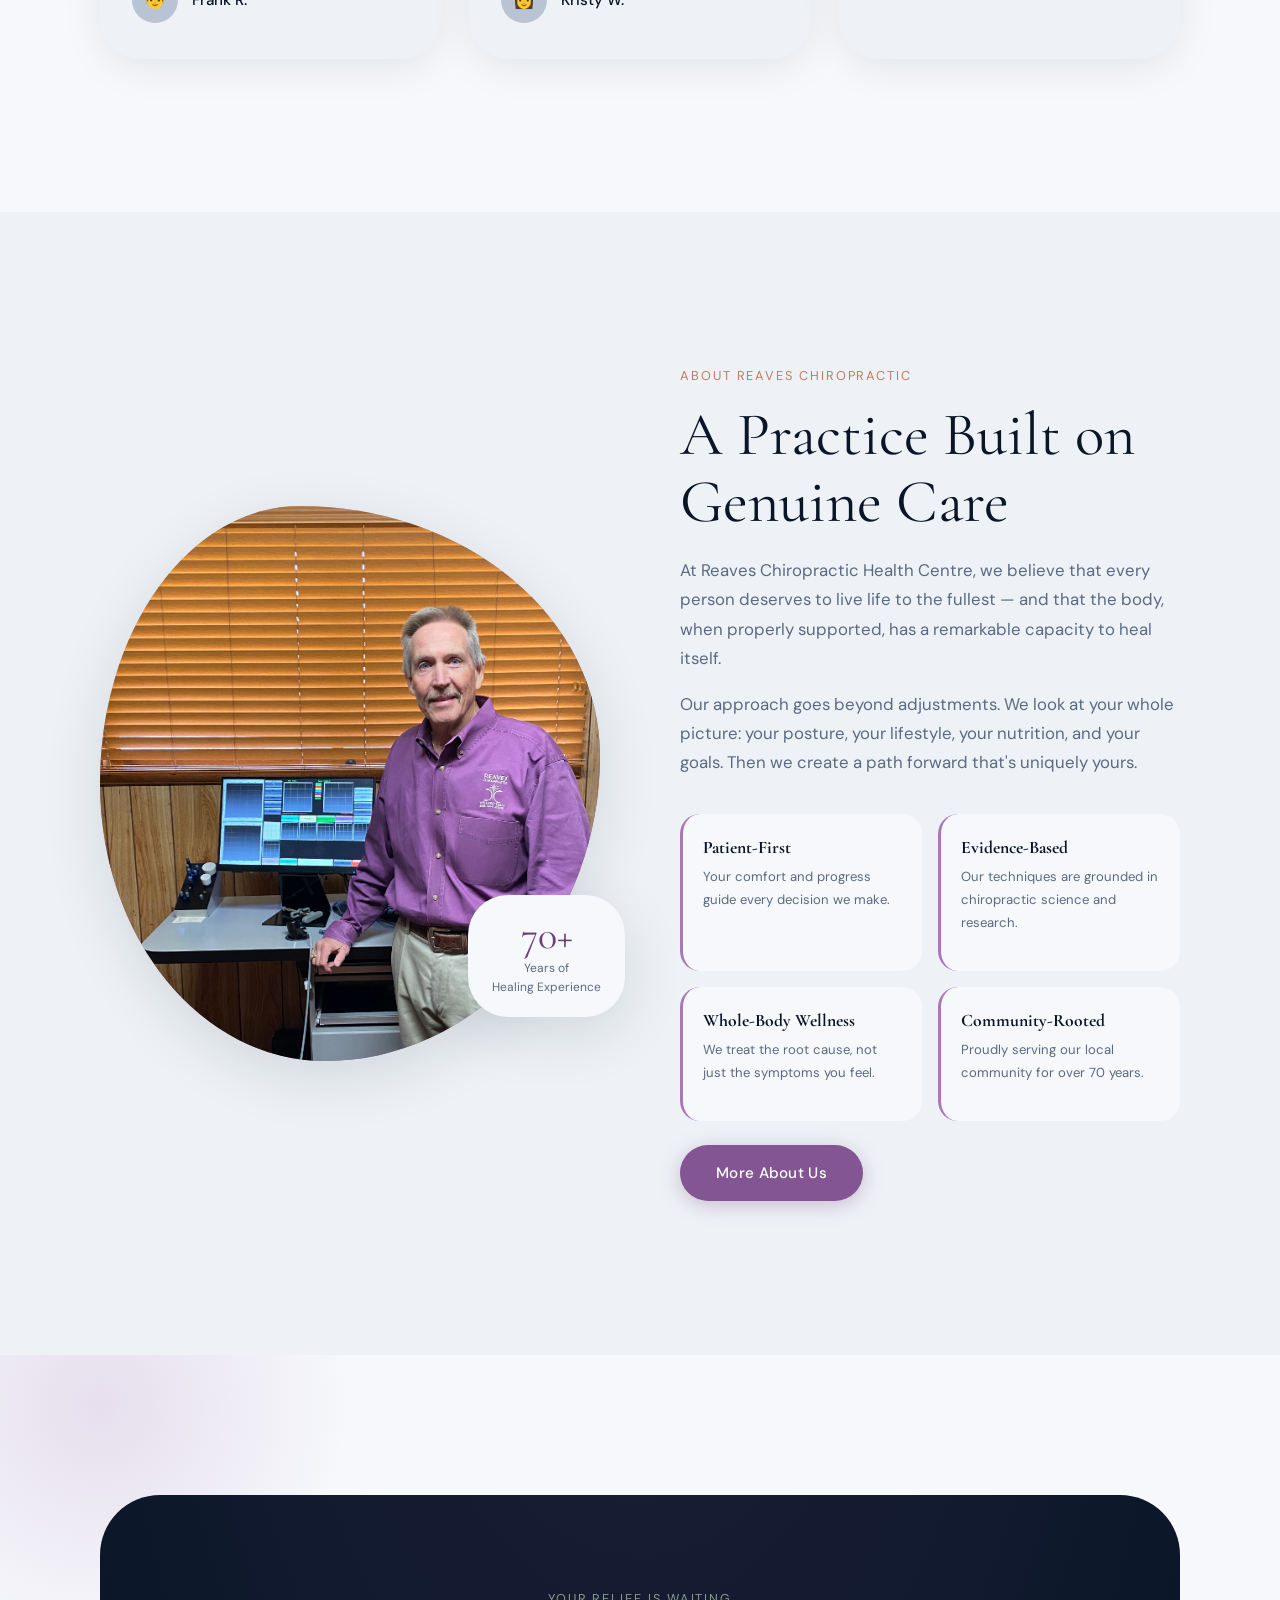
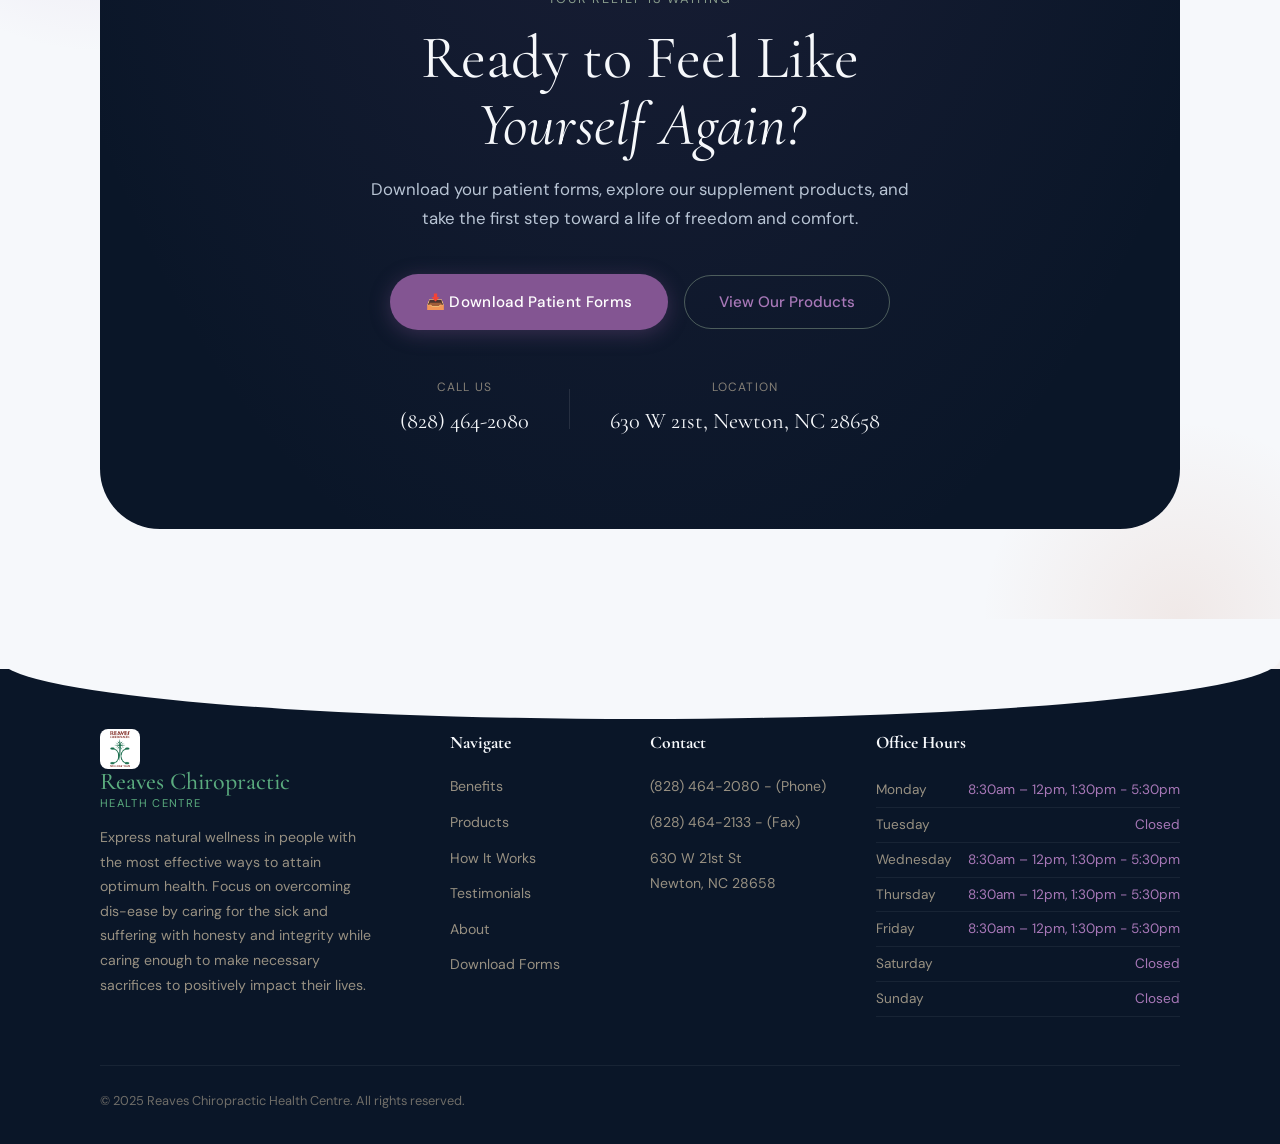
==== commit 9429c0ba: "Update RCHC website Fixed some wording issues" ====
--- a/index.html
+++ b/index.html
@@ -15,6 +15,11 @@
 	<link rel="icon" type="image/png" sizes="16x16" href="assets/images/favicon-16.png">
 	<link rel="icon" type="image/png" sizes="128x128" href="favicon.png">
 	<link rel="apple-touch-icon" sizes="180x180" href="assets/images/apple-touch-icon.png">
+	<meta property="og:title" content="Reaves Chiropractic Health Centre — Find Your Relief" />
+	<meta property="og:type" content="website" />
+	<meta property="og:image" content="https://christiantraxler.github.io/reaves-chiropractic-testing/favicon.png" />
+	<meta name="twitter:card" content="summary" />
+	<meta name="twitter:image" content="https://christiantraxler.github.io/reaves-chiropractic-testing/favicon.png" />
 	<link rel="stylesheet" href="css/default.css" />
 	<link rel="stylesheet" href="css/styles.css" />
 	<link rel="stylesheet" href="css/responsive.css" />
@@ -57,7 +62,7 @@
 			<a href="#process" onclick="toggleMenu()">How It Works</a>
 			<a href="#testimonials" onclick="toggleMenu()">Reviews</a>
 			<a href="#about" onclick="toggleMenu()">About</a>
-<!--			<a href="salt-therapy.html" onclick="toggleMenu()">Salt Therapy</a>-->
+			<a href="salt-therapy.html" onclick="toggleMenu()">Salt Therapy</a>
 			<a href="patient_forms/New_Patient_Forms.zip" download onclick="toggleMenu()">Download Forms</a>
 		</div>
 
@@ -257,7 +262,7 @@
 			<div class="container">
 				<div class="process-header">
 					<span class="benefits-eyebrow" style="display:inline-block;color:var(--sage-dark);margin-bottom:12px;font-size:0.8rem;letter-spacing:0.15em;text-transform:uppercase;">Simple & Straightforward</span>
-					<h2 class="reveal">Your Path to Relief<br>Starts Here</h2>
+					<h2 class="reveal">Here's How Your Journey To <br> A Healthy Life Unfolds</h2>
 					<p class="reveal reveal-delay-1" style="color:var(--mid);max-width:520px;margin:12px auto 0;">Getting
 						started is easier than you think. Here's how your journey to a healthy life unfolds.</p>
 				</div>
@@ -409,7 +414,8 @@
 						<span class="about-eyebrow reveal">About Reaves Chiropractic</span>
 						<h2 class="reveal reveal-delay-1">A Practice Built on<br>Genuine Care</h2>
 						<p class="reveal reveal-delay-2" style="margin-top:16px;">At Reaves Chiropractic Health Centre, we
-							believe that every person deserves to live to the fullest — and that the body, when properly supported,
+							believe that every person deserves to live life to the fullest — and that the body, when properly
+							supported,
 							has a remarkable capacity to heal itself.</p>
 						<p class="reveal reveal-delay-3">Our approach goes beyond adjustments. We look at your whole picture: your posture, your lifestyle, your nutrition, and your goals. Then we create a path forward that's uniquely yours.</p>
 						<div class="about-values reveal reveal-delay-4">
--- a/css/responsive.css
+++ b/css/responsive.css
@@ -21,7 +21,8 @@
   .testimonials-grid { grid-template-columns: 1fr; }
   .about-values { grid-template-columns: 1fr; }
   .footer-inner { grid-template-columns: 1fr; }
-  .cta-contact { gap: 24px; }
+  .cta-contact { gap: 24px; flex-direction: column; align-items: center; }
+  .cta-divider { display: none; }
   .footer-bottom { flex-direction: column; align-items: flex-start; }
 }
 @media (max-width: 400px) {
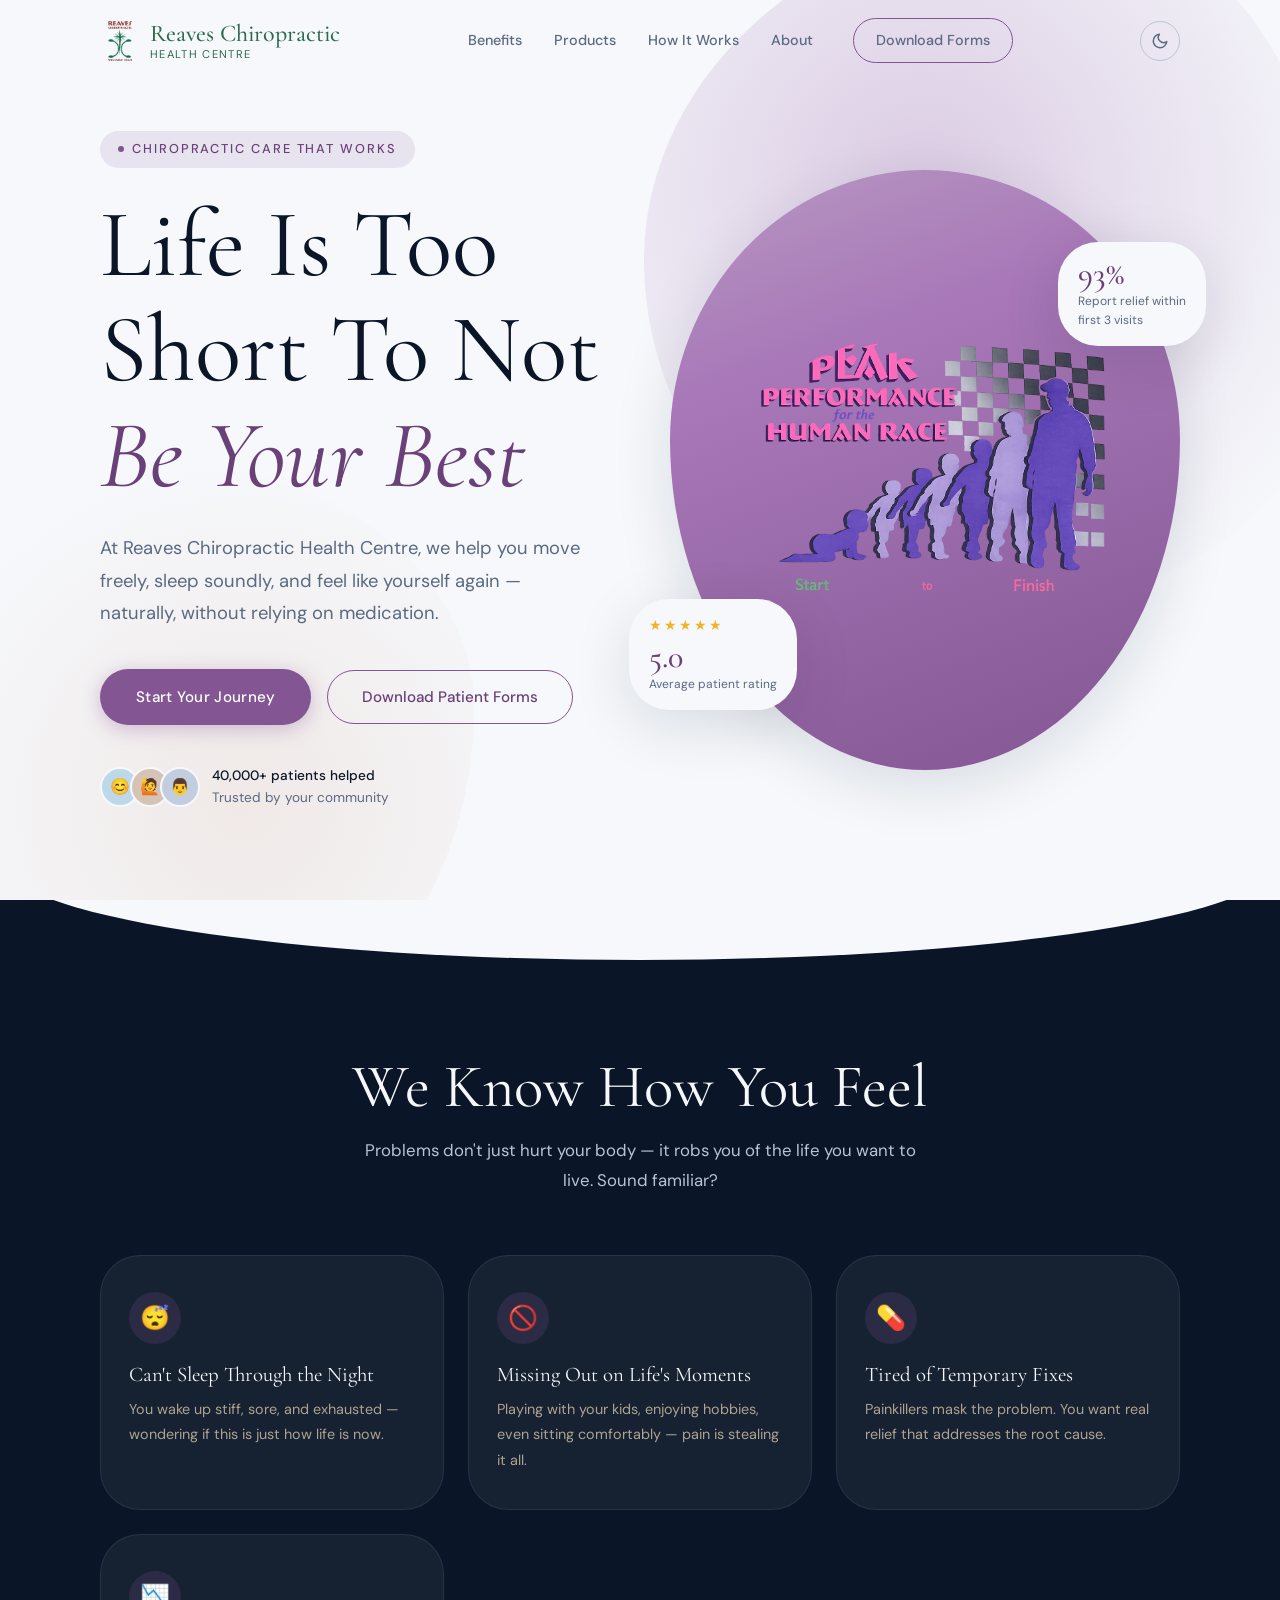
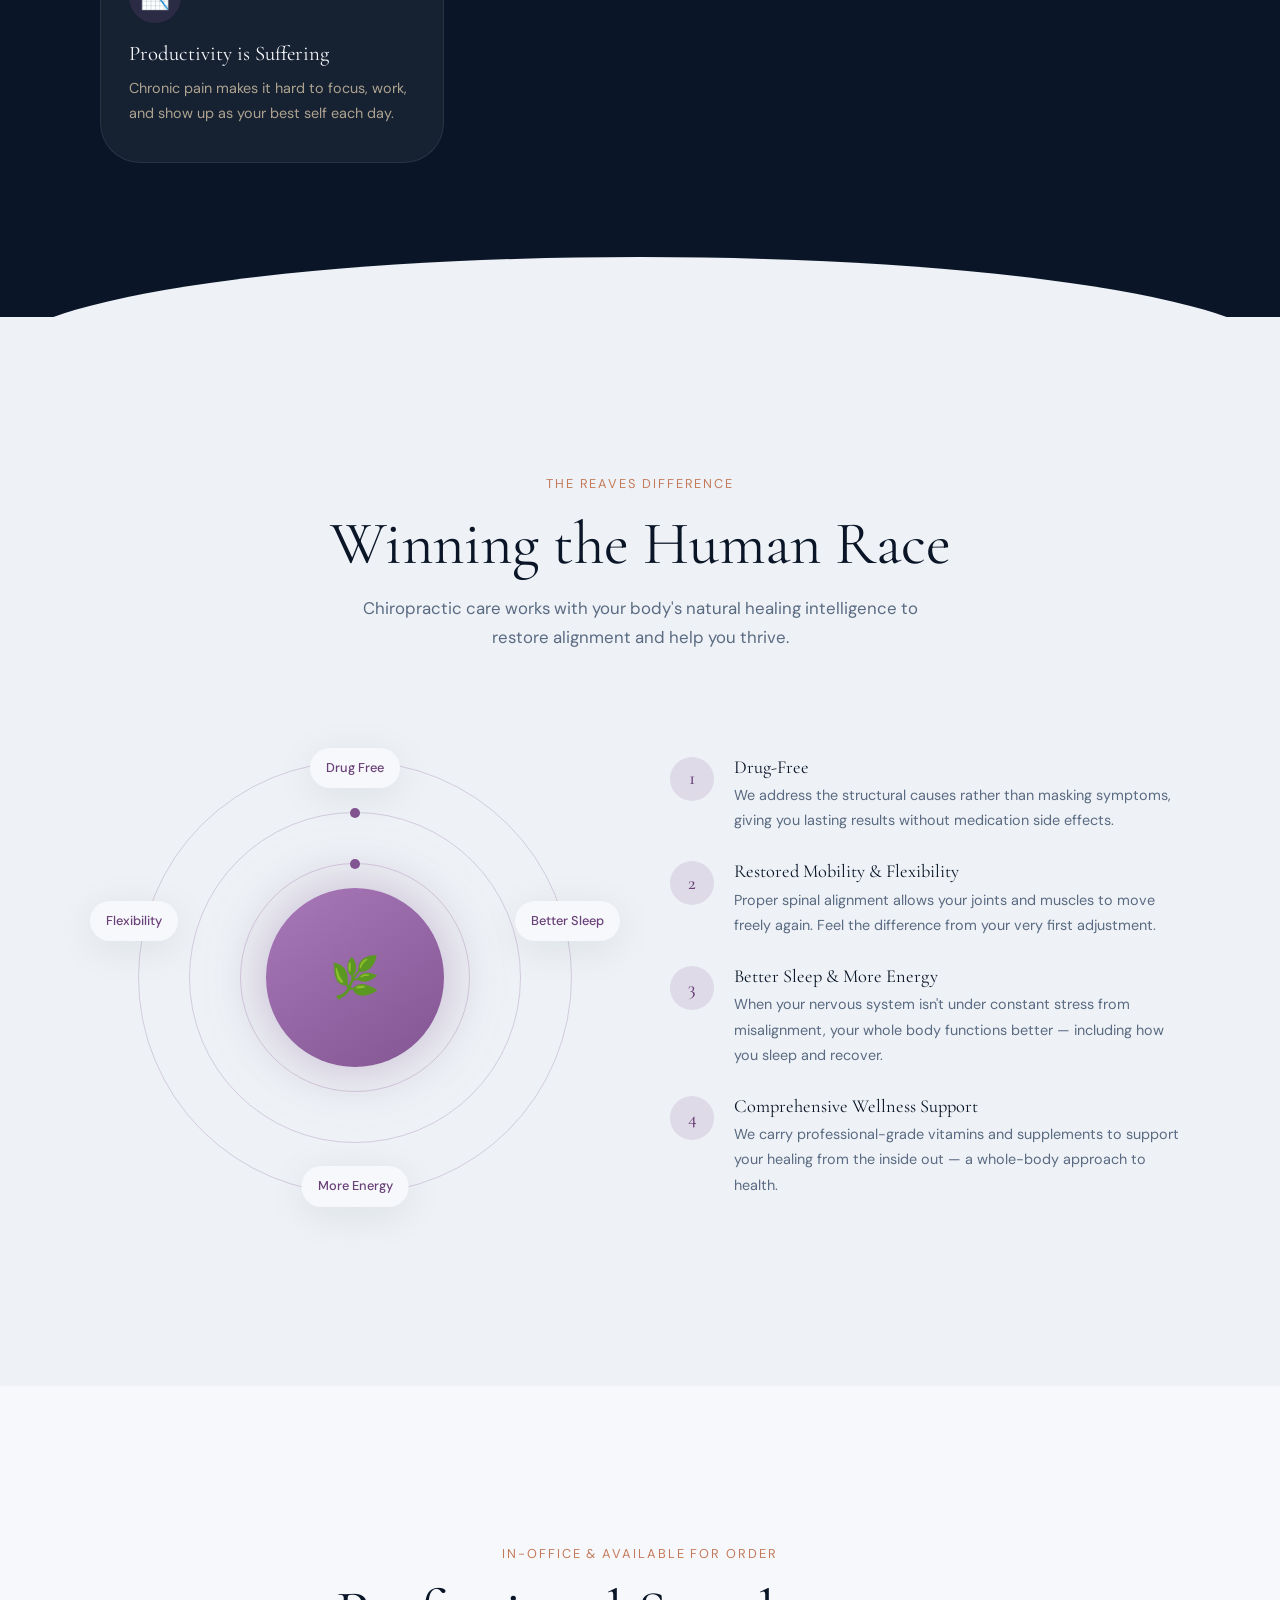
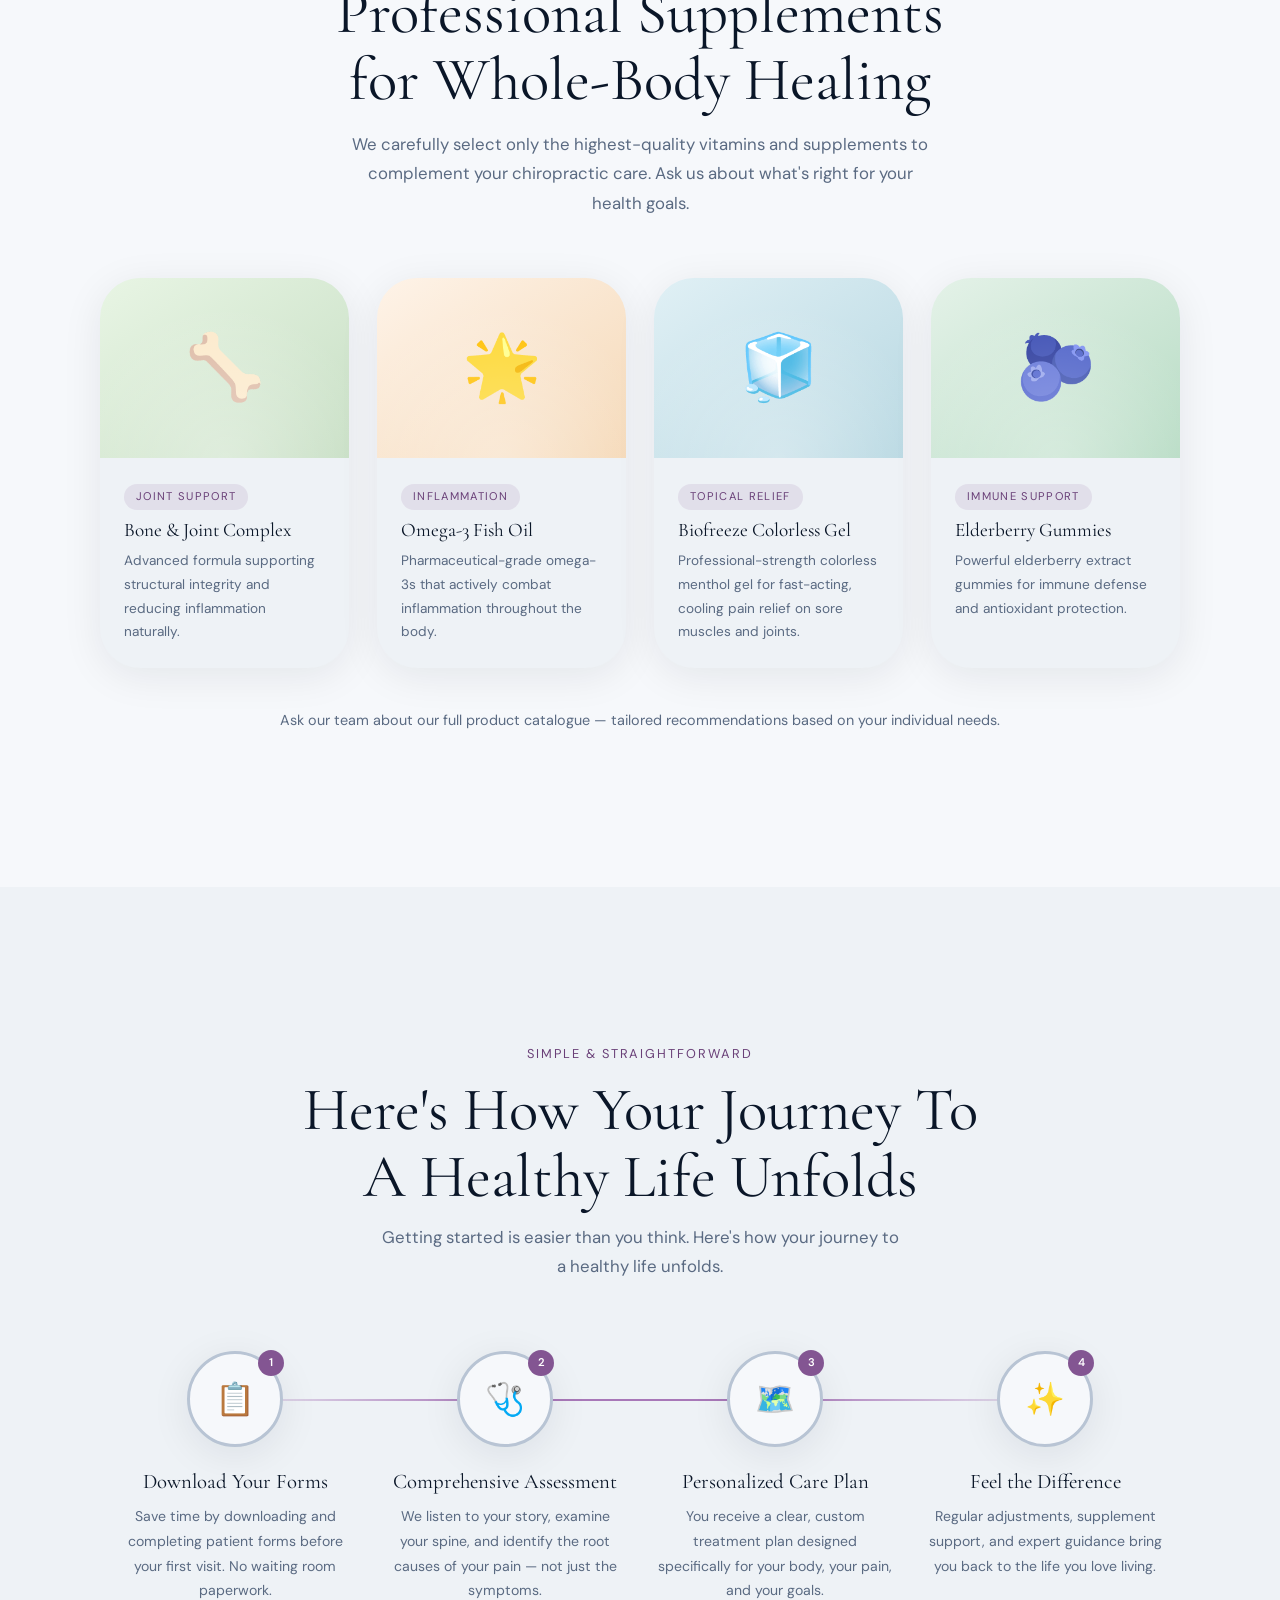
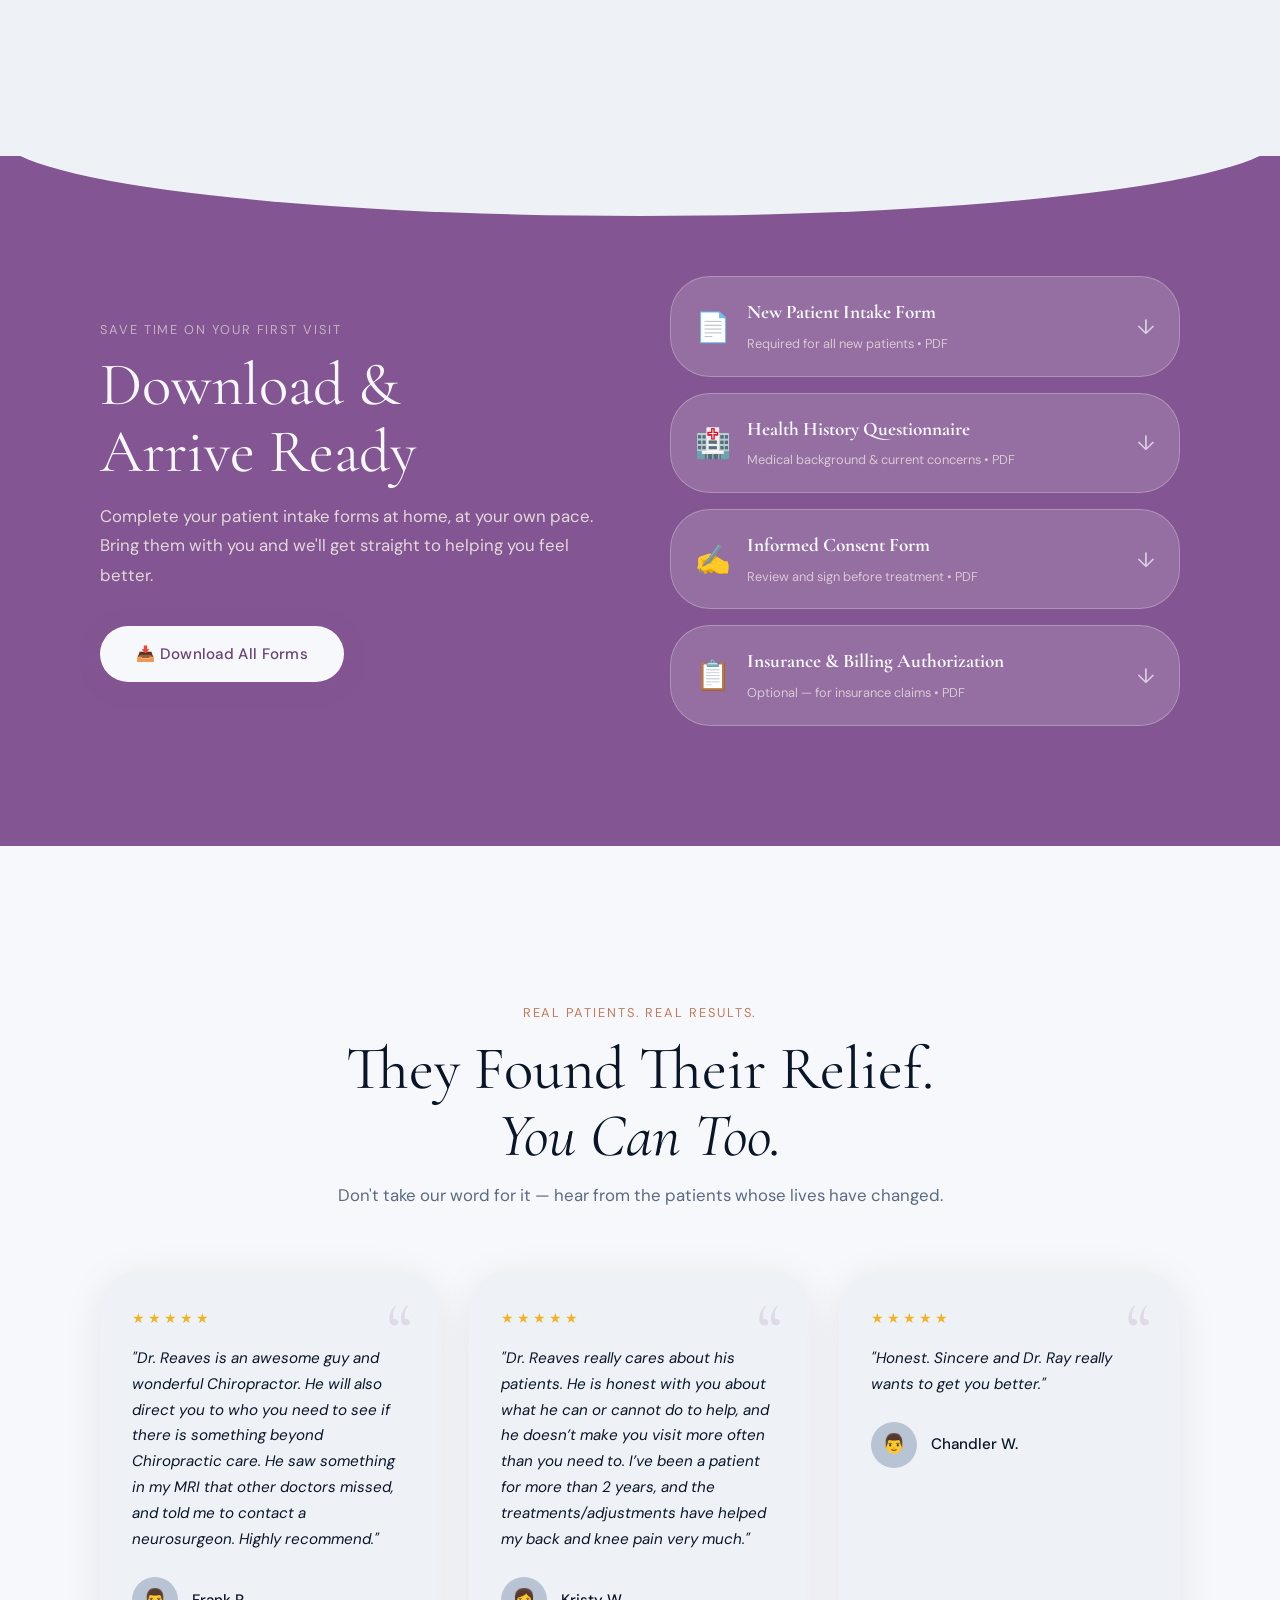
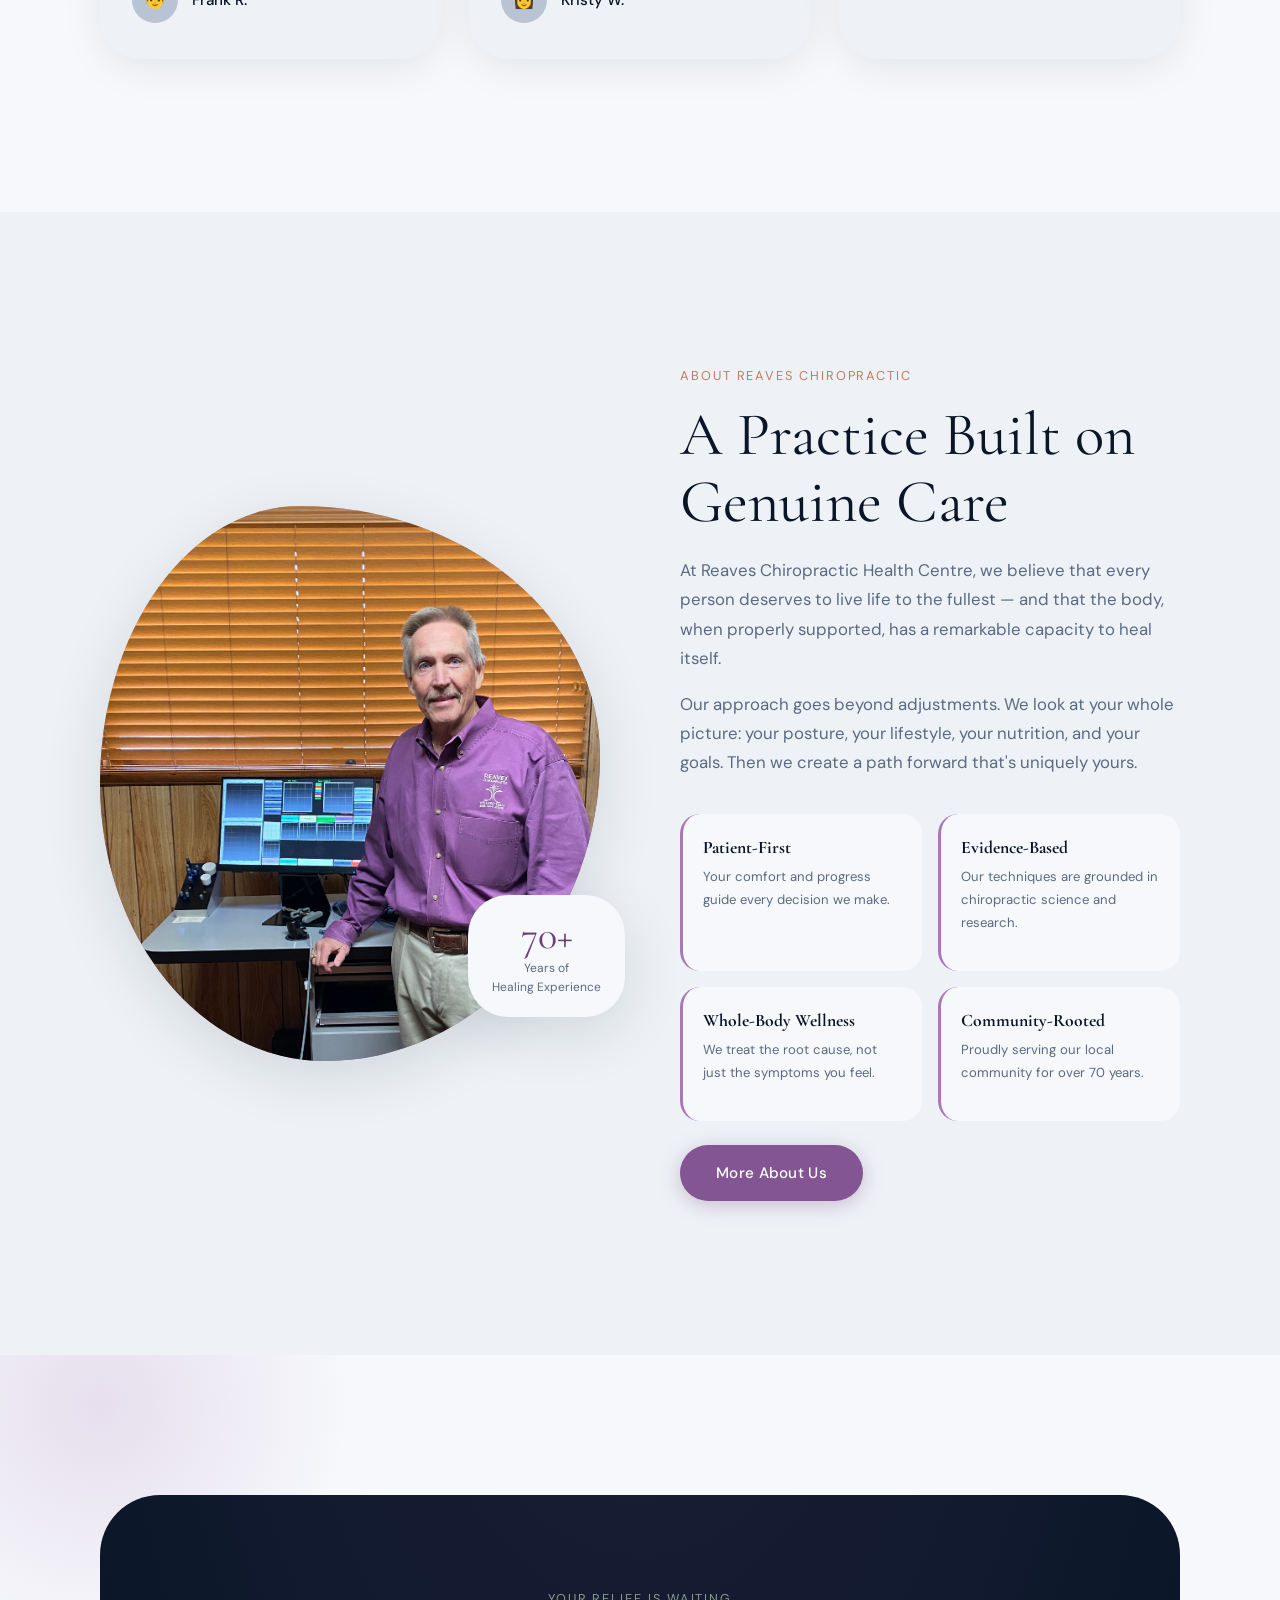
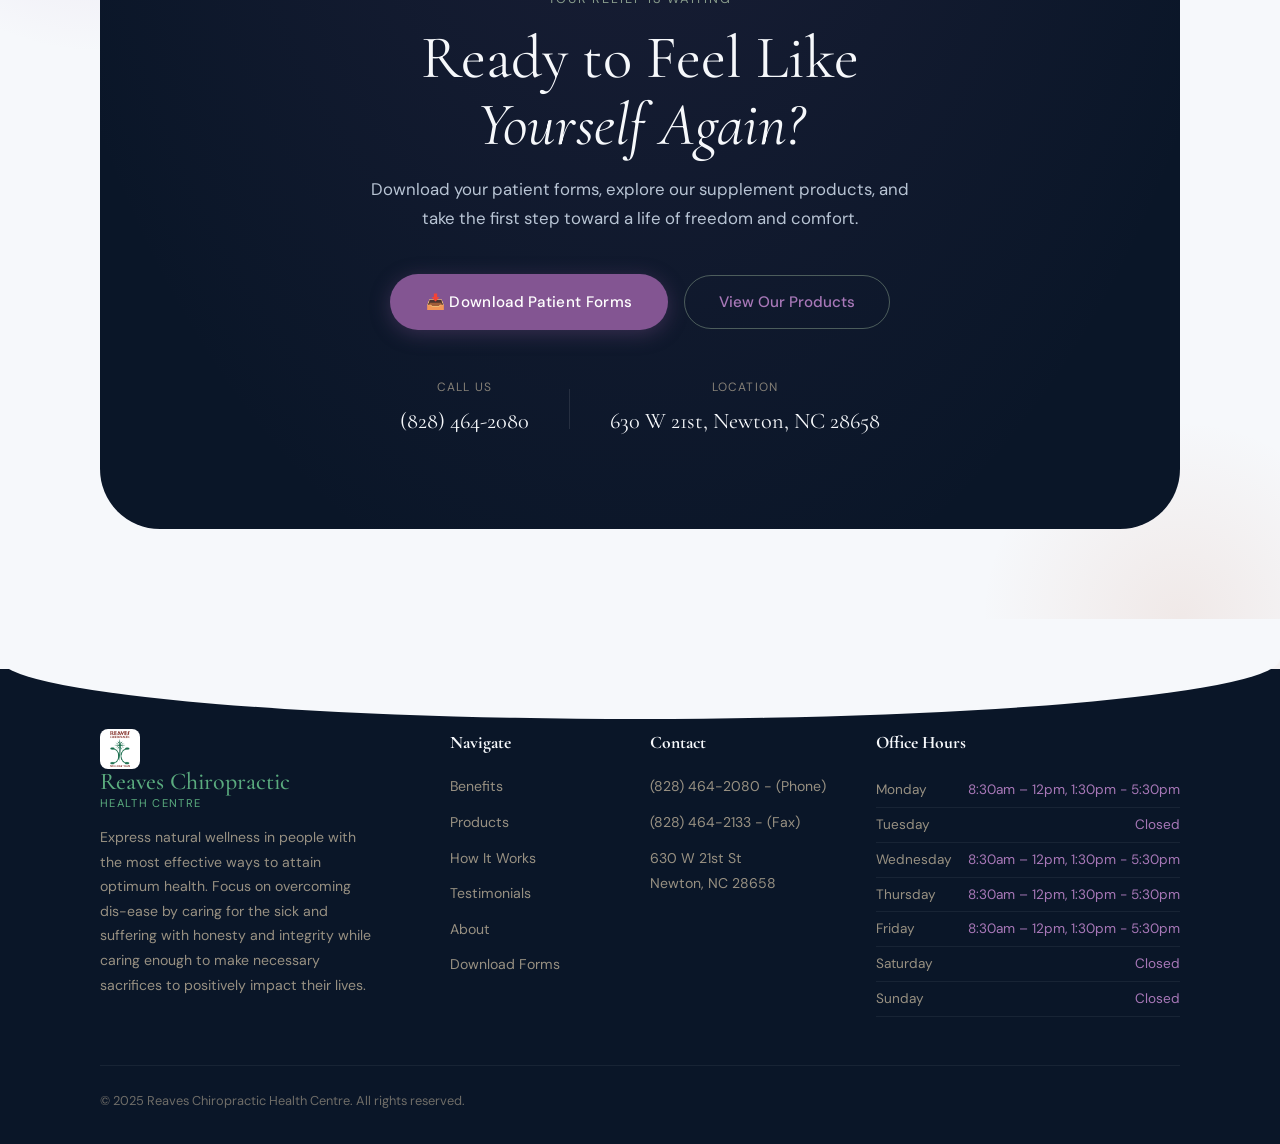
==== commit ce18e214: "Update RCHC website Removed the words 'pain' from specific spots on the website" ====
--- a/index.html
+++ b/index.html
@@ -75,7 +75,7 @@
 					<div class="hero-content">
 						<div class="hero-eyebrow reveal">Chiropractic Care That Works</div>
 						<h1 class="hero-title reveal reveal-delay-1">
-							Life Is Too<br>Short to<br><em>Live in Pain</em>
+							Life Is Too<br>Short To Not<br><em>Be Your Best</em>
 						</h1>
 						<p class="hero-sub reveal reveal-delay-2">
 							At Reaves Chiropractic Health Centre, we help you move freely, sleep soundly, and feel like yourself again — naturally, without relying on medication.
@@ -129,7 +129,8 @@
 			<div class="pain-inner container">
 				<div class="pain-header">
 					<h2 class="reveal">We Know How You Feel</h2>
-					<p class="reveal reveal-delay-1">Pain doesn't just hurt your body — it robs you of the life you want to live. Sound familiar?</p>
+					<p class="reveal reveal-delay-1">Problems don't just hurt your body — it robs you of the life you want to
+						live. Sound familiar?</p>
 				</div>
 				<div class="pain-grid">
 					<div class="pain-card reveal">
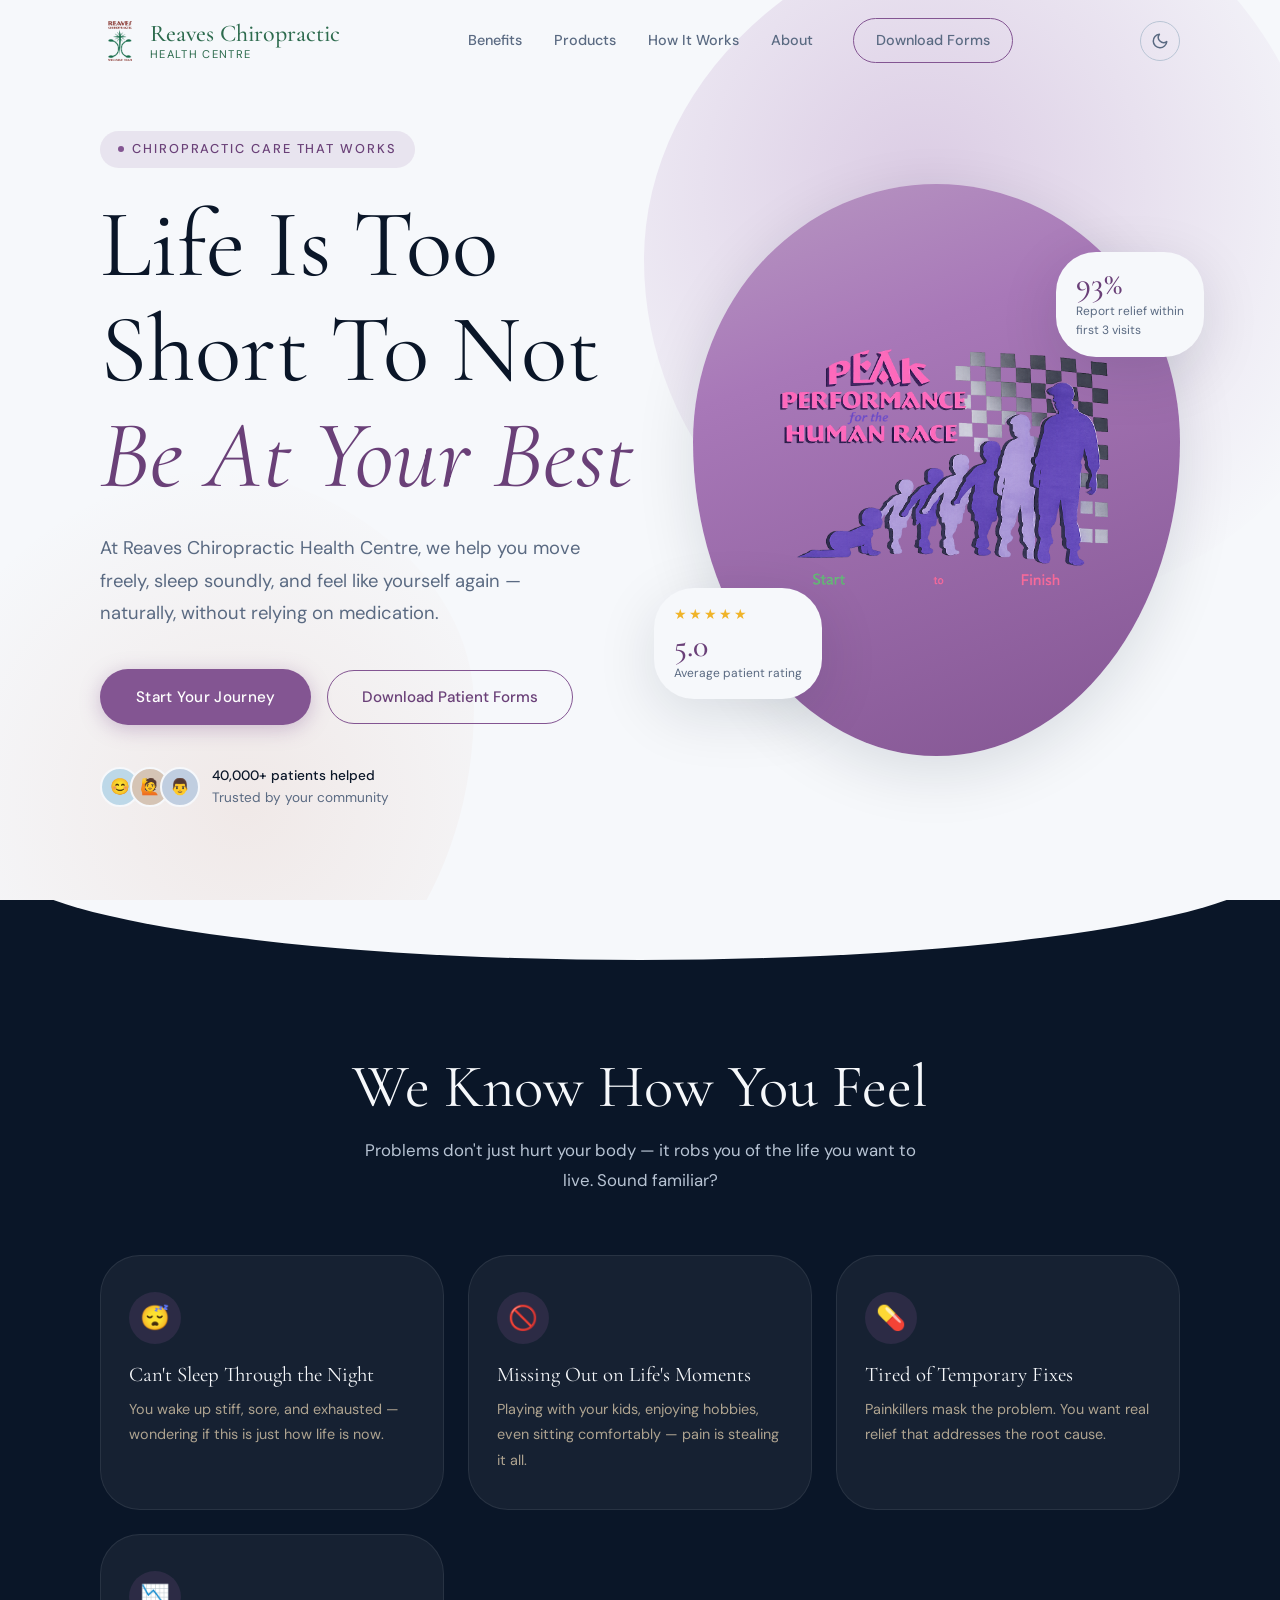
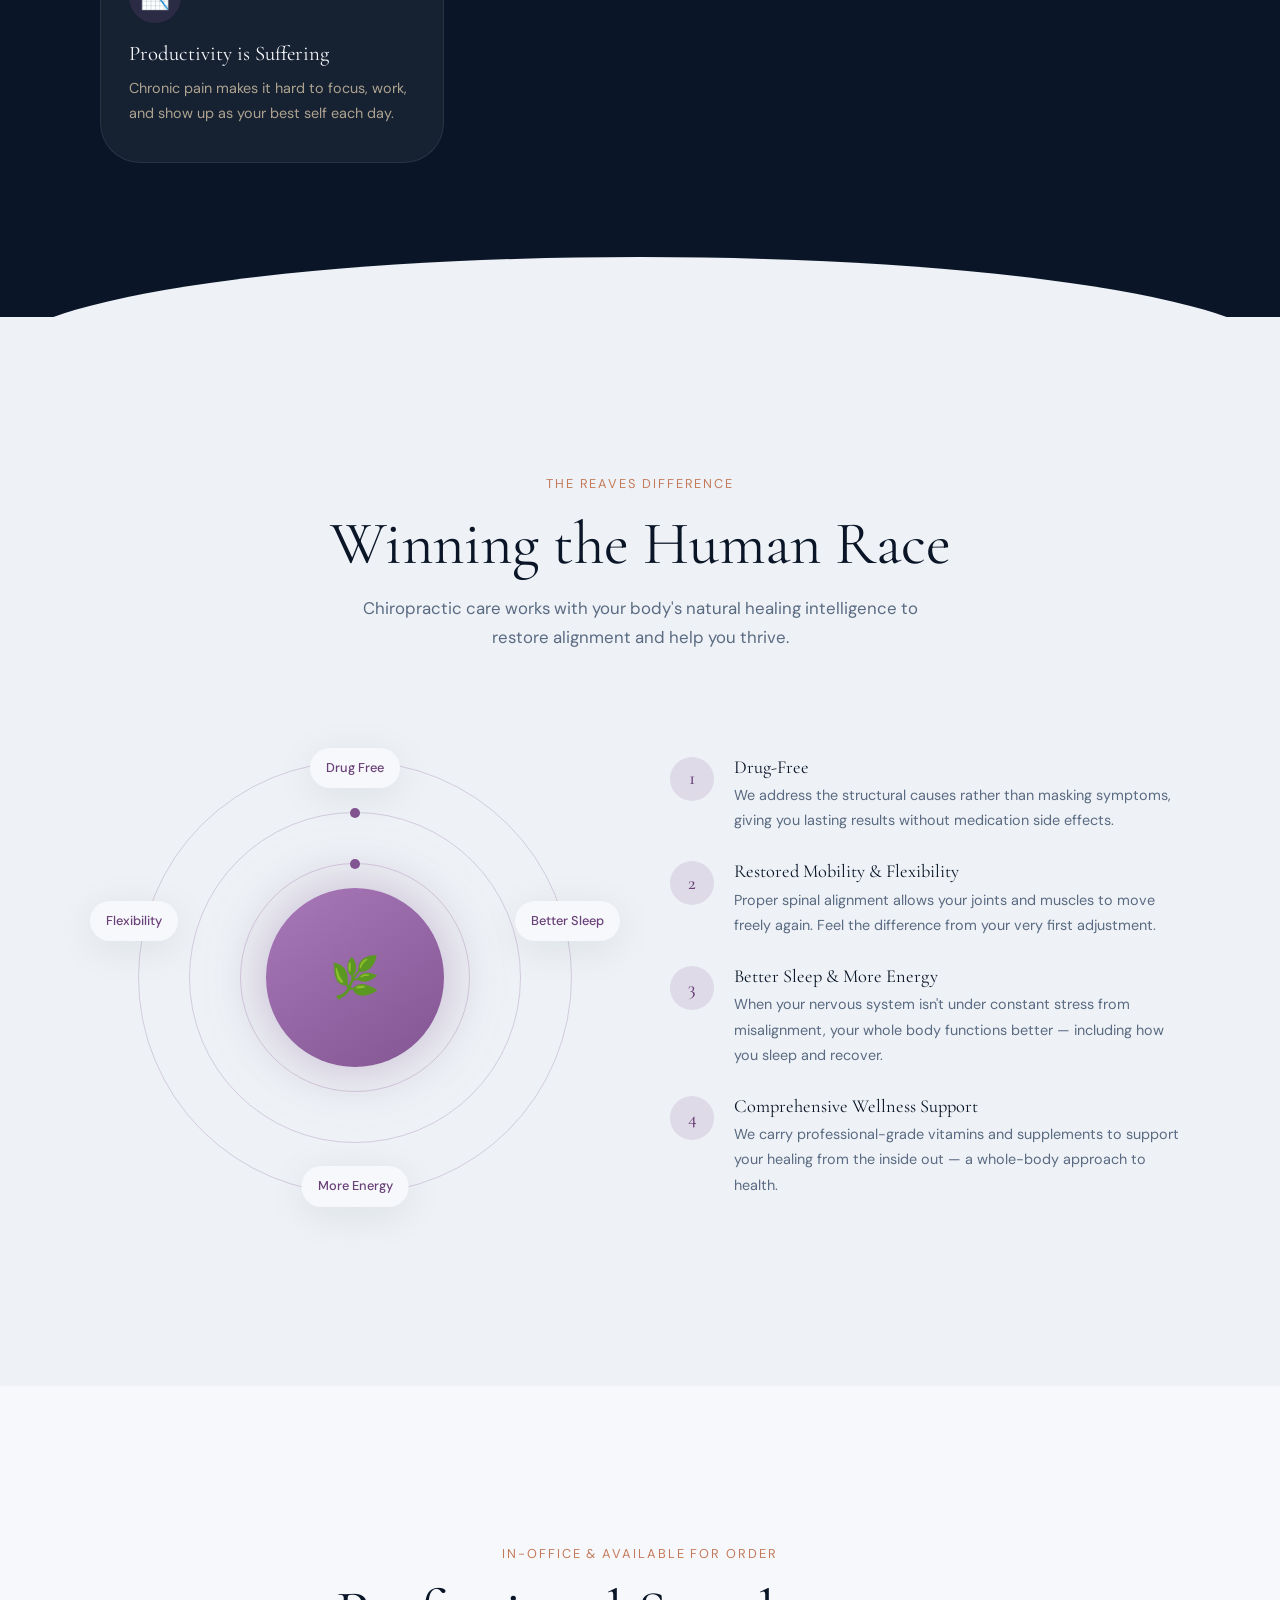
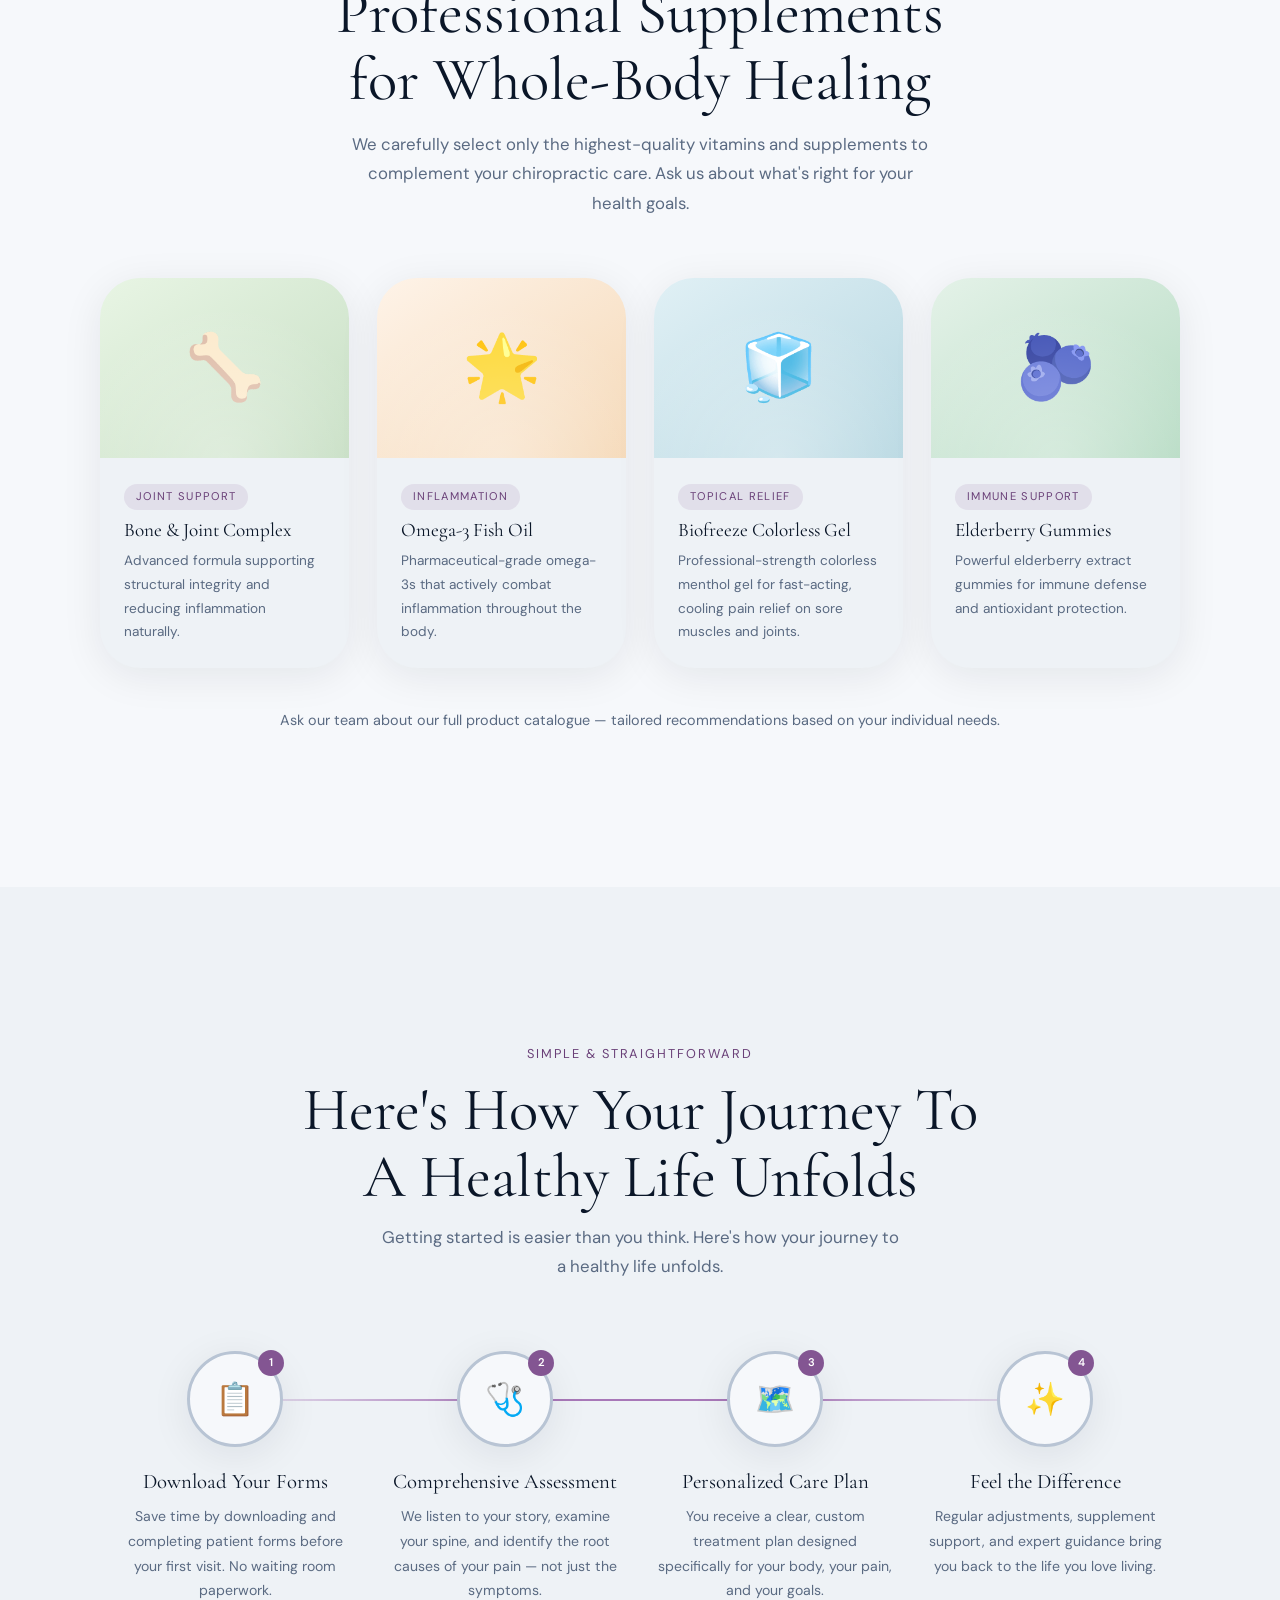
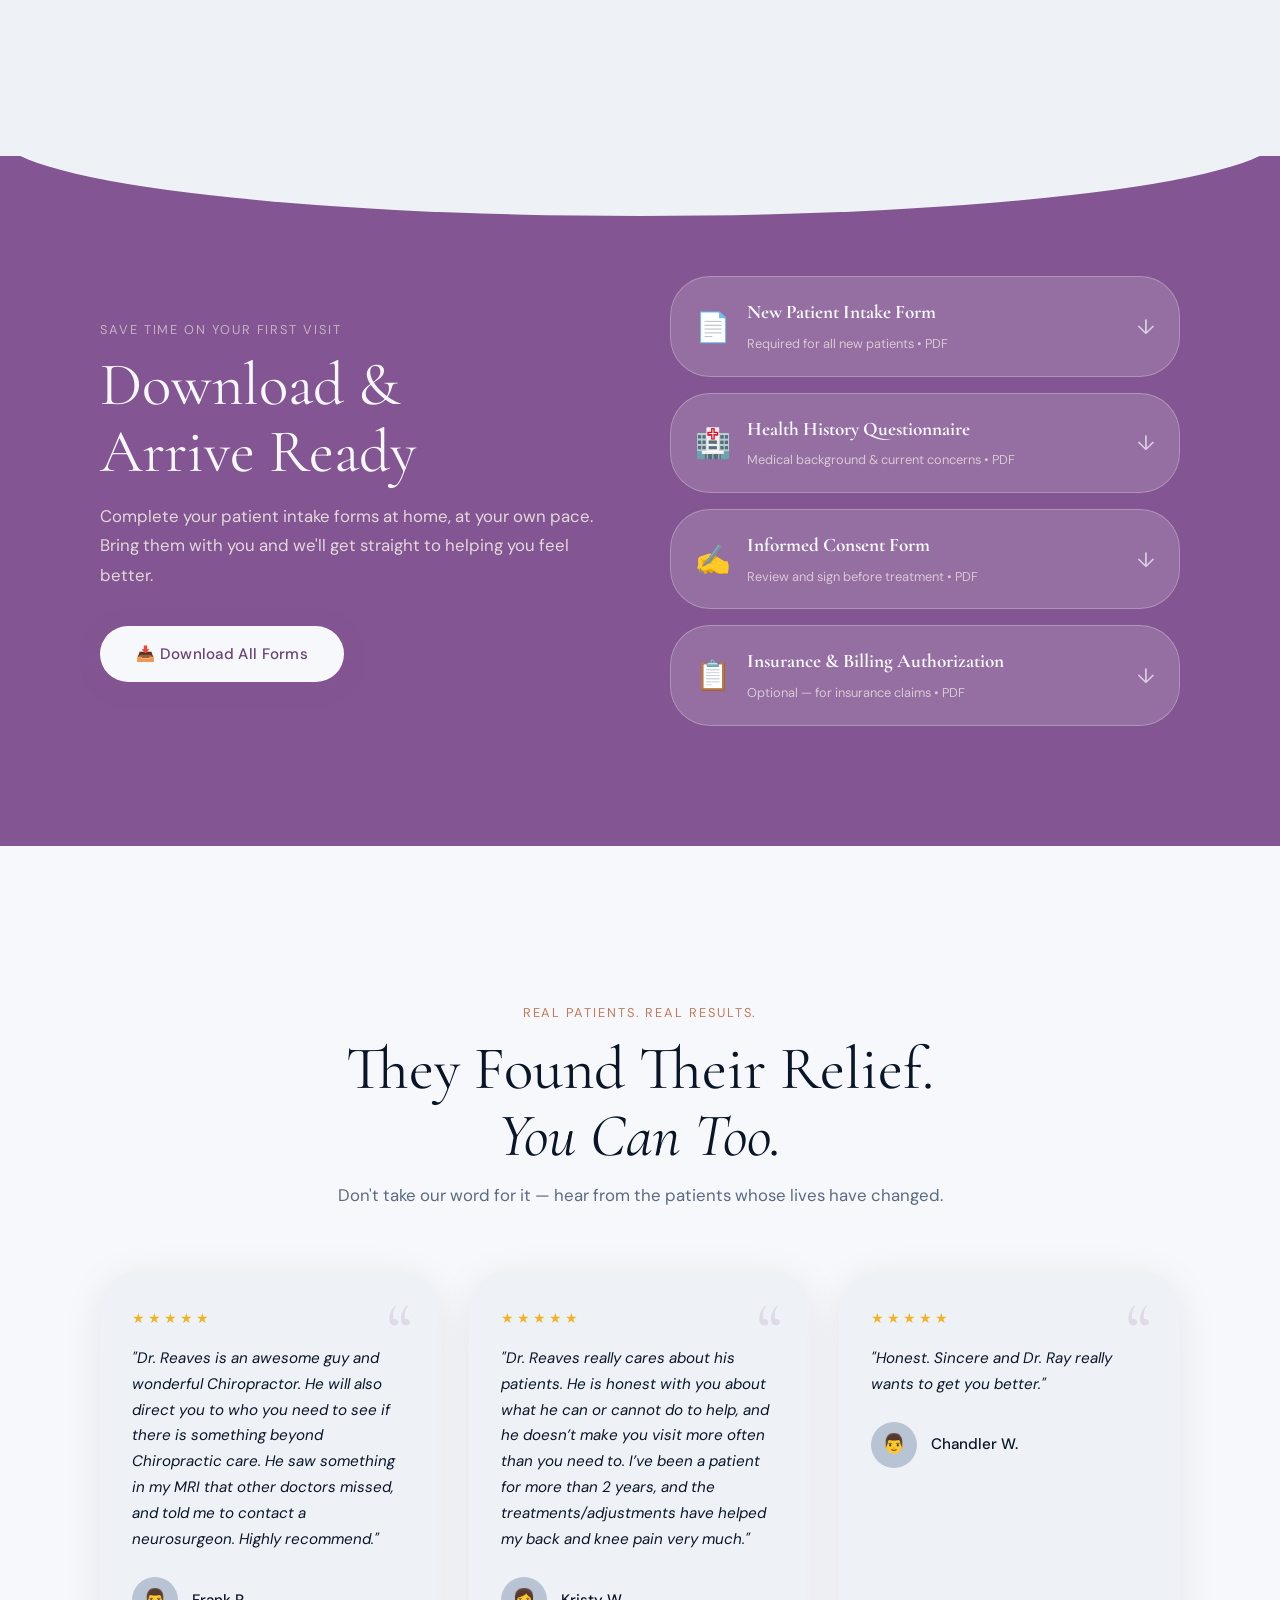
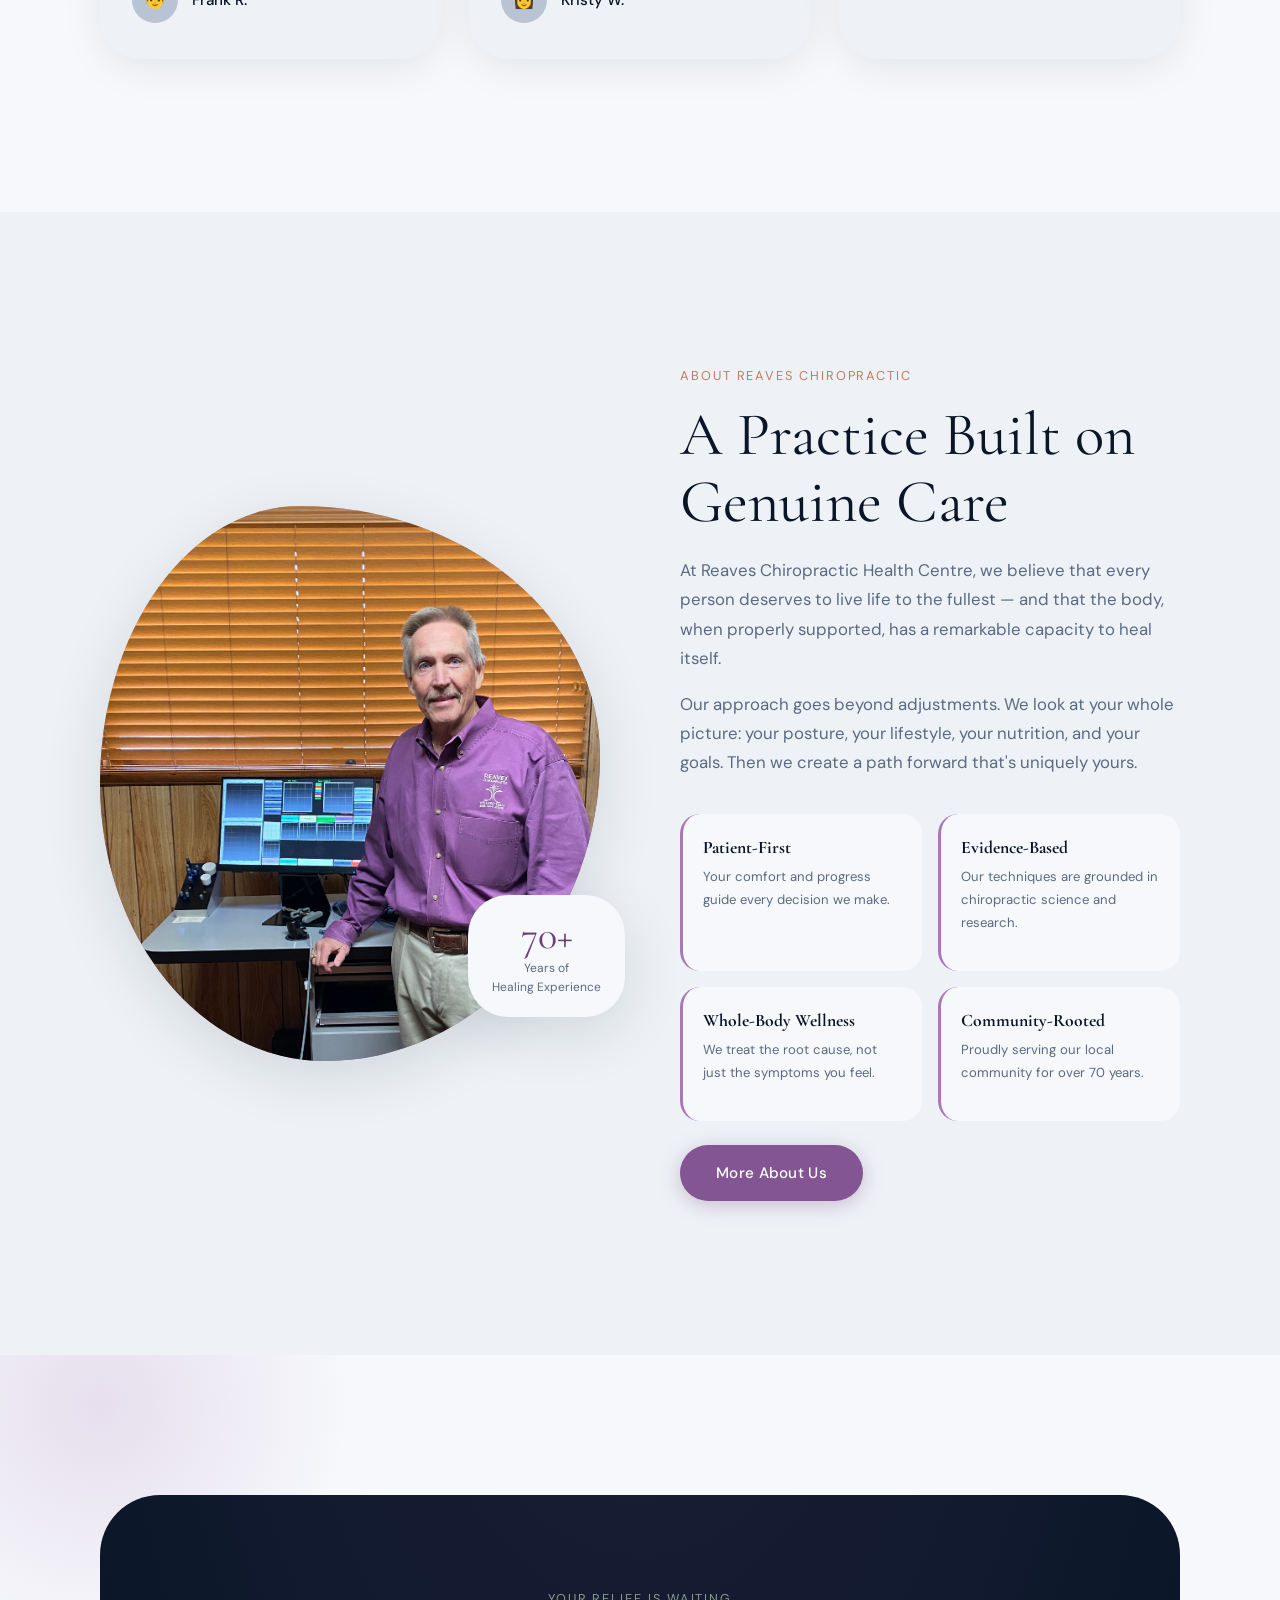
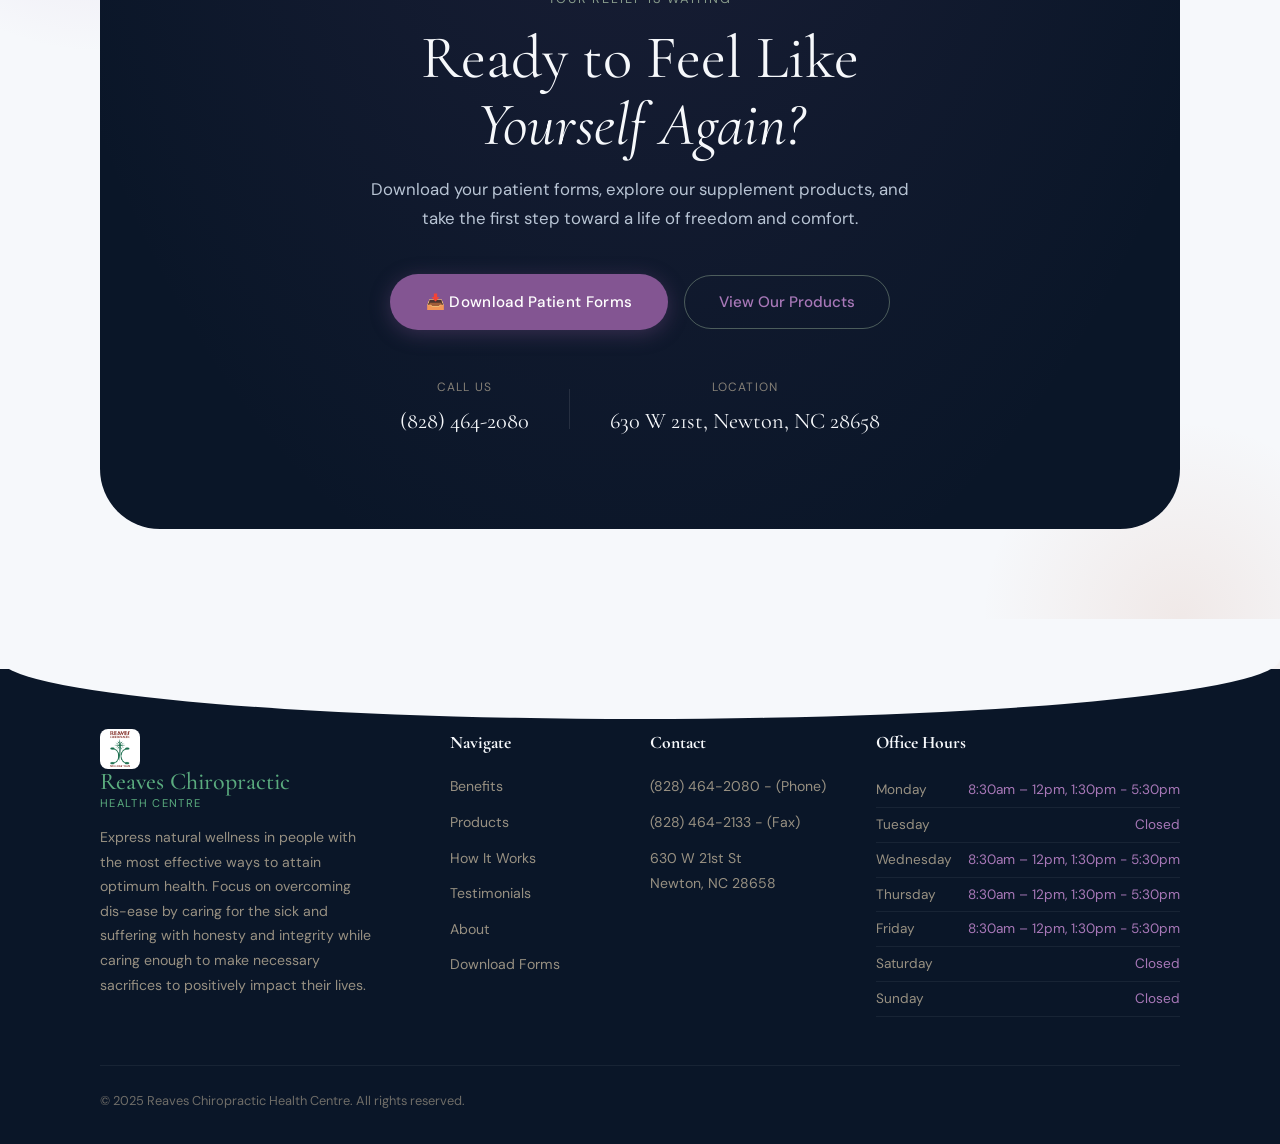
==== commit fc74c266: "Update RCHC website Fixed the text where the word best was being wrapped to a new line" ====
--- a/index.html
+++ b/index.html
@@ -75,7 +75,7 @@
 					<div class="hero-content">
 						<div class="hero-eyebrow reveal">Chiropractic Care That Works</div>
 						<h1 class="hero-title reveal reveal-delay-1">
-							Life Is Too<br>Short To Not<br><em>Be Your Best</em>
+							Life Is Too<br>Short To Not<br><em>Be At Your Best</em>
 						</h1>
 						<p class="hero-sub reveal reveal-delay-2">
 							At Reaves Chiropractic Health Centre, we help you move freely, sleep soundly, and feel like yourself again — naturally, without relying on medication.
--- a/css/styles.css
+++ b/css/styles.css
@@ -187,7 +187,7 @@
 }
 .hero-eyebrow::before { content: ''; display: block; width: 6px; height: 6px; border-radius: 50%; background: var(--sage); }
 .hero-title { margin-bottom: 24px; color: var(--deep); }
-.hero-title em { font-style: italic; color: var(--sage-dark); }
+.hero-title em { font-style: italic; color: var(--sage-dark); white-space: nowrap; }
 .hero-sub {
   font-size: clamp(1rem, 1.8vw, 1.15rem); color: var(--mid);
   margin-bottom: 40px; max-width: 500px;
